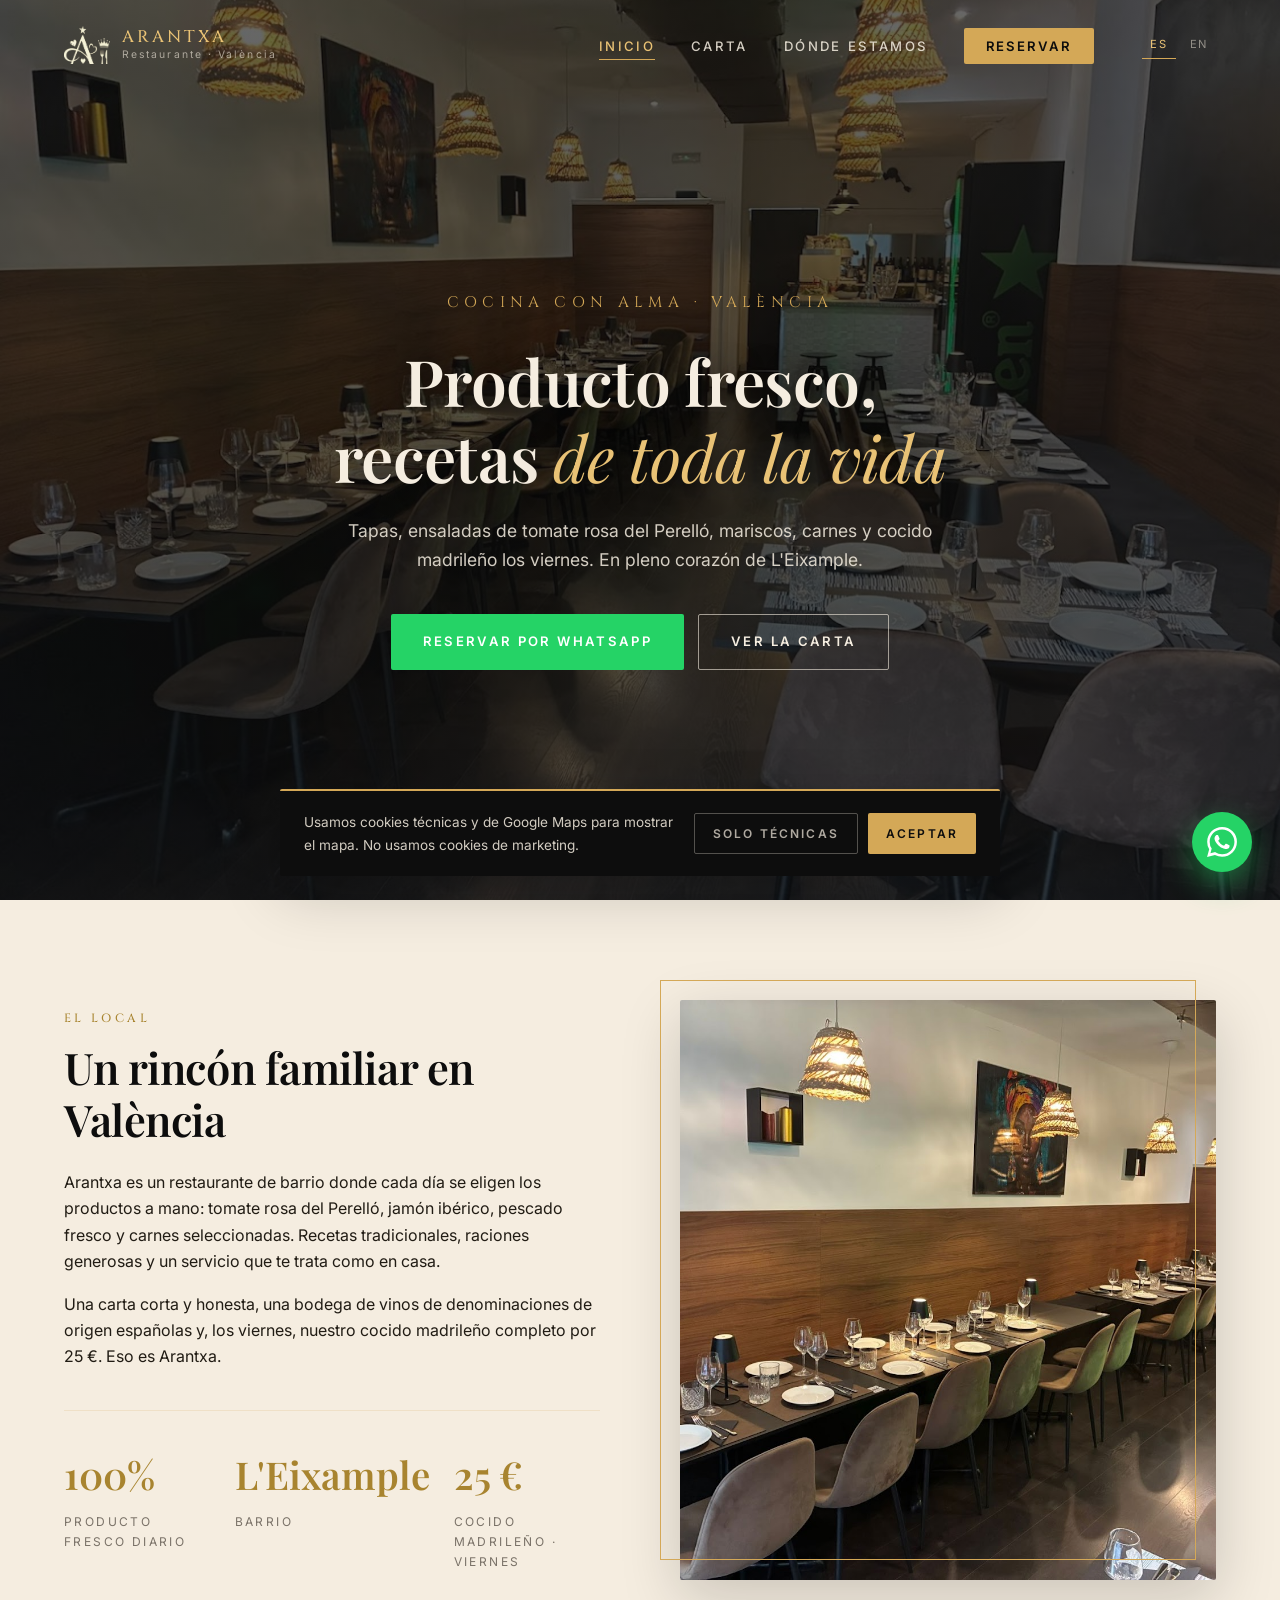
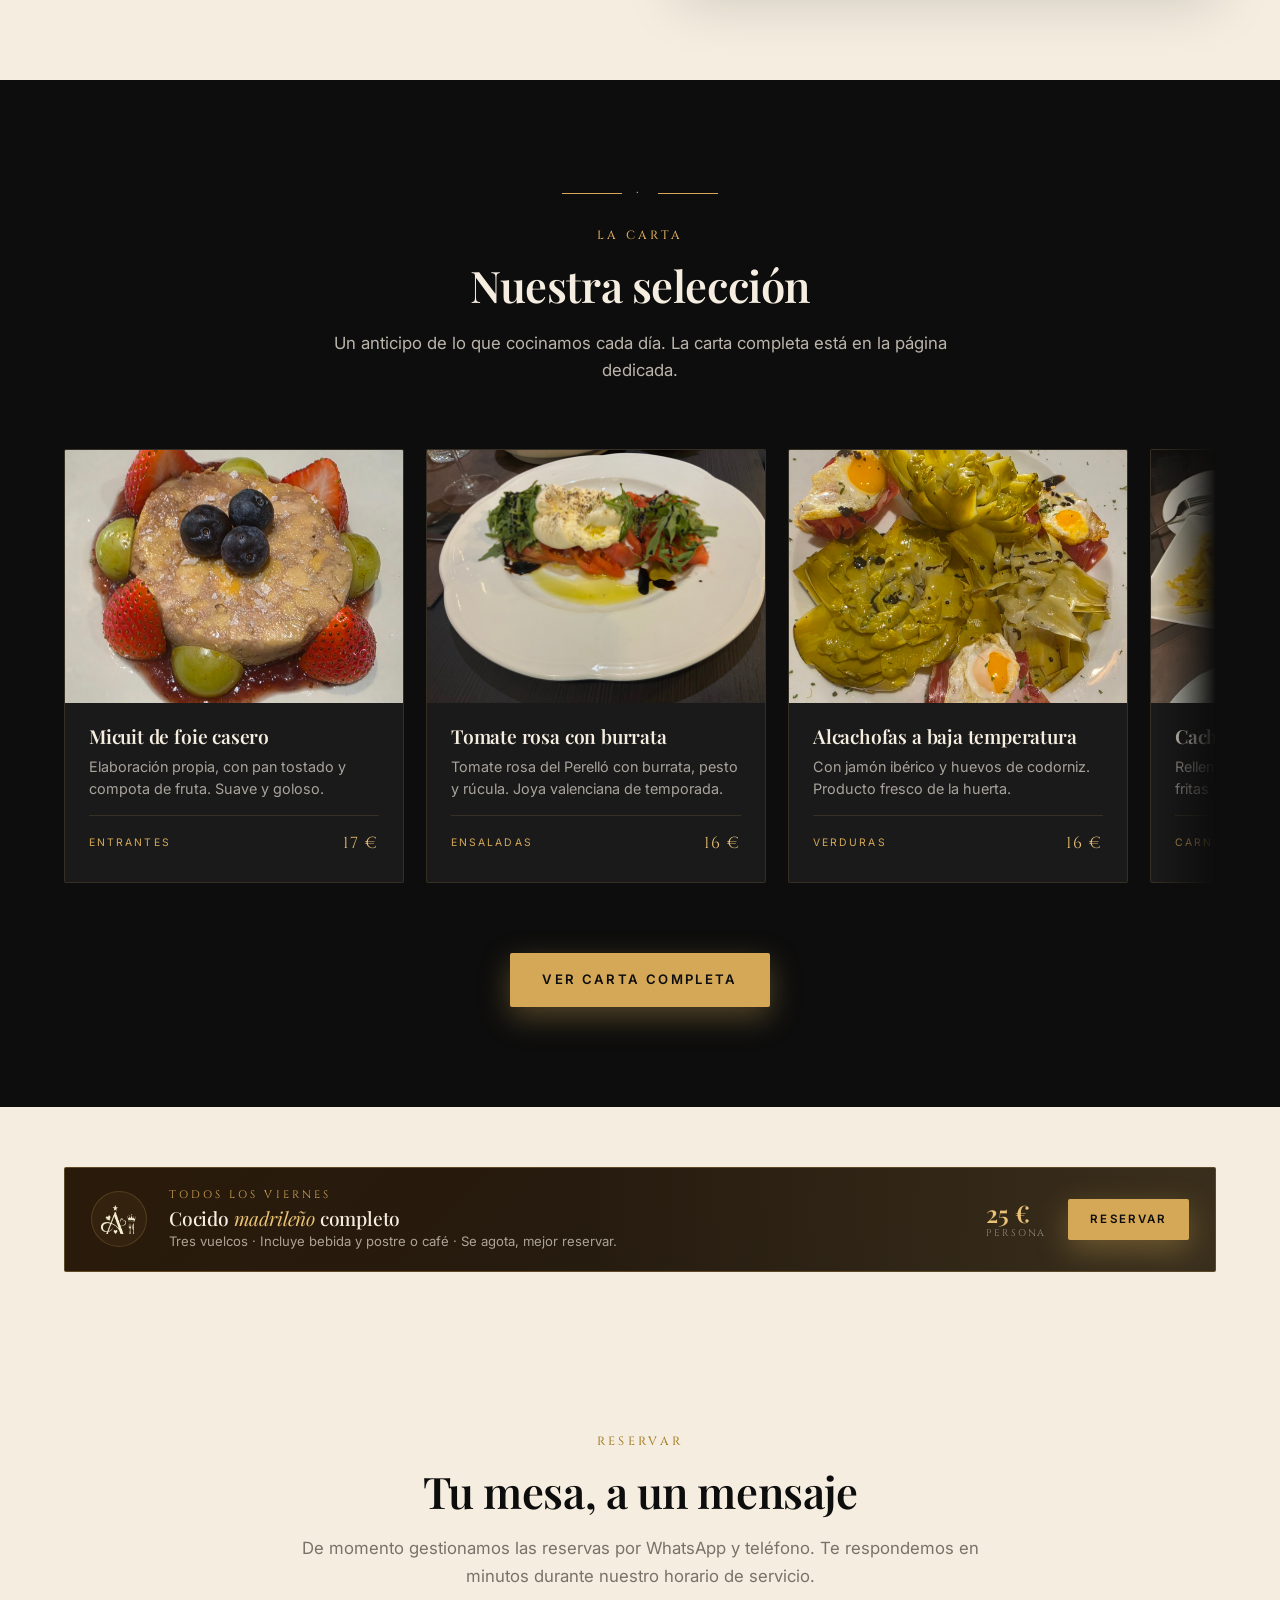
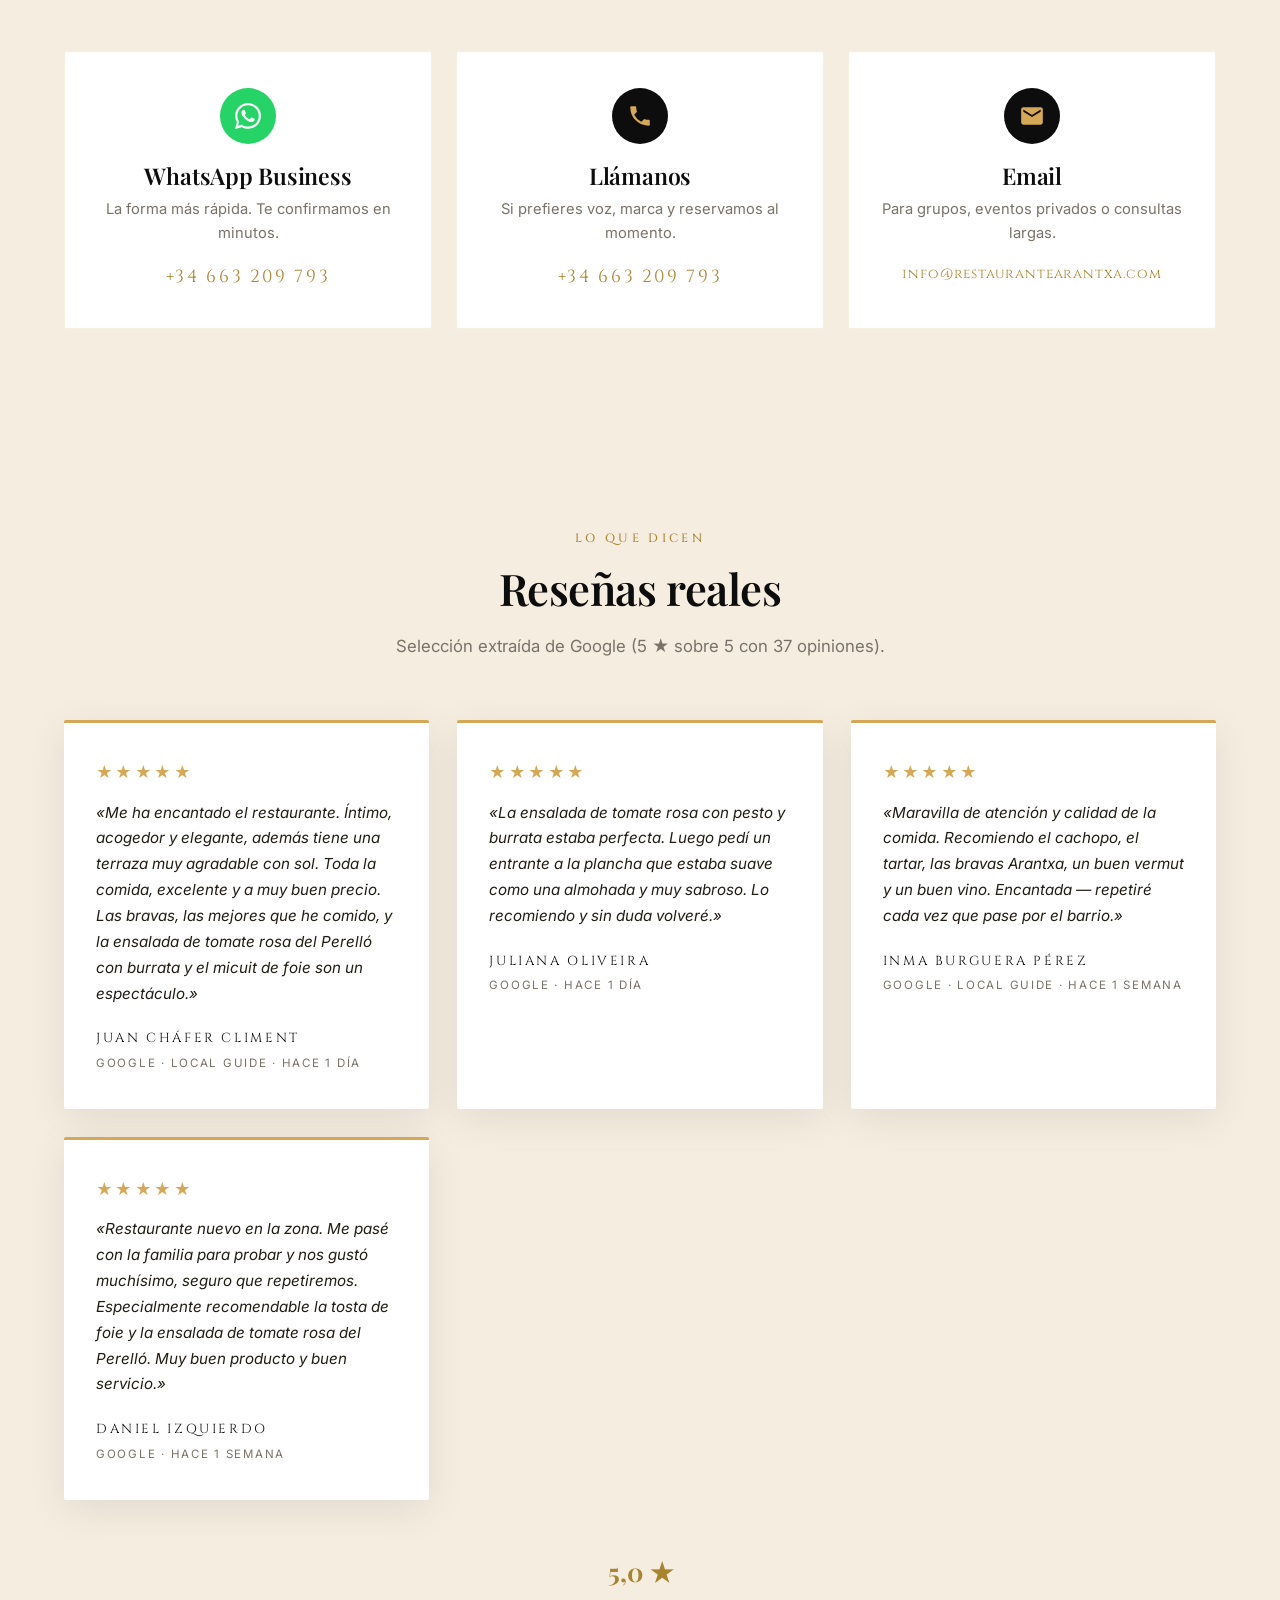
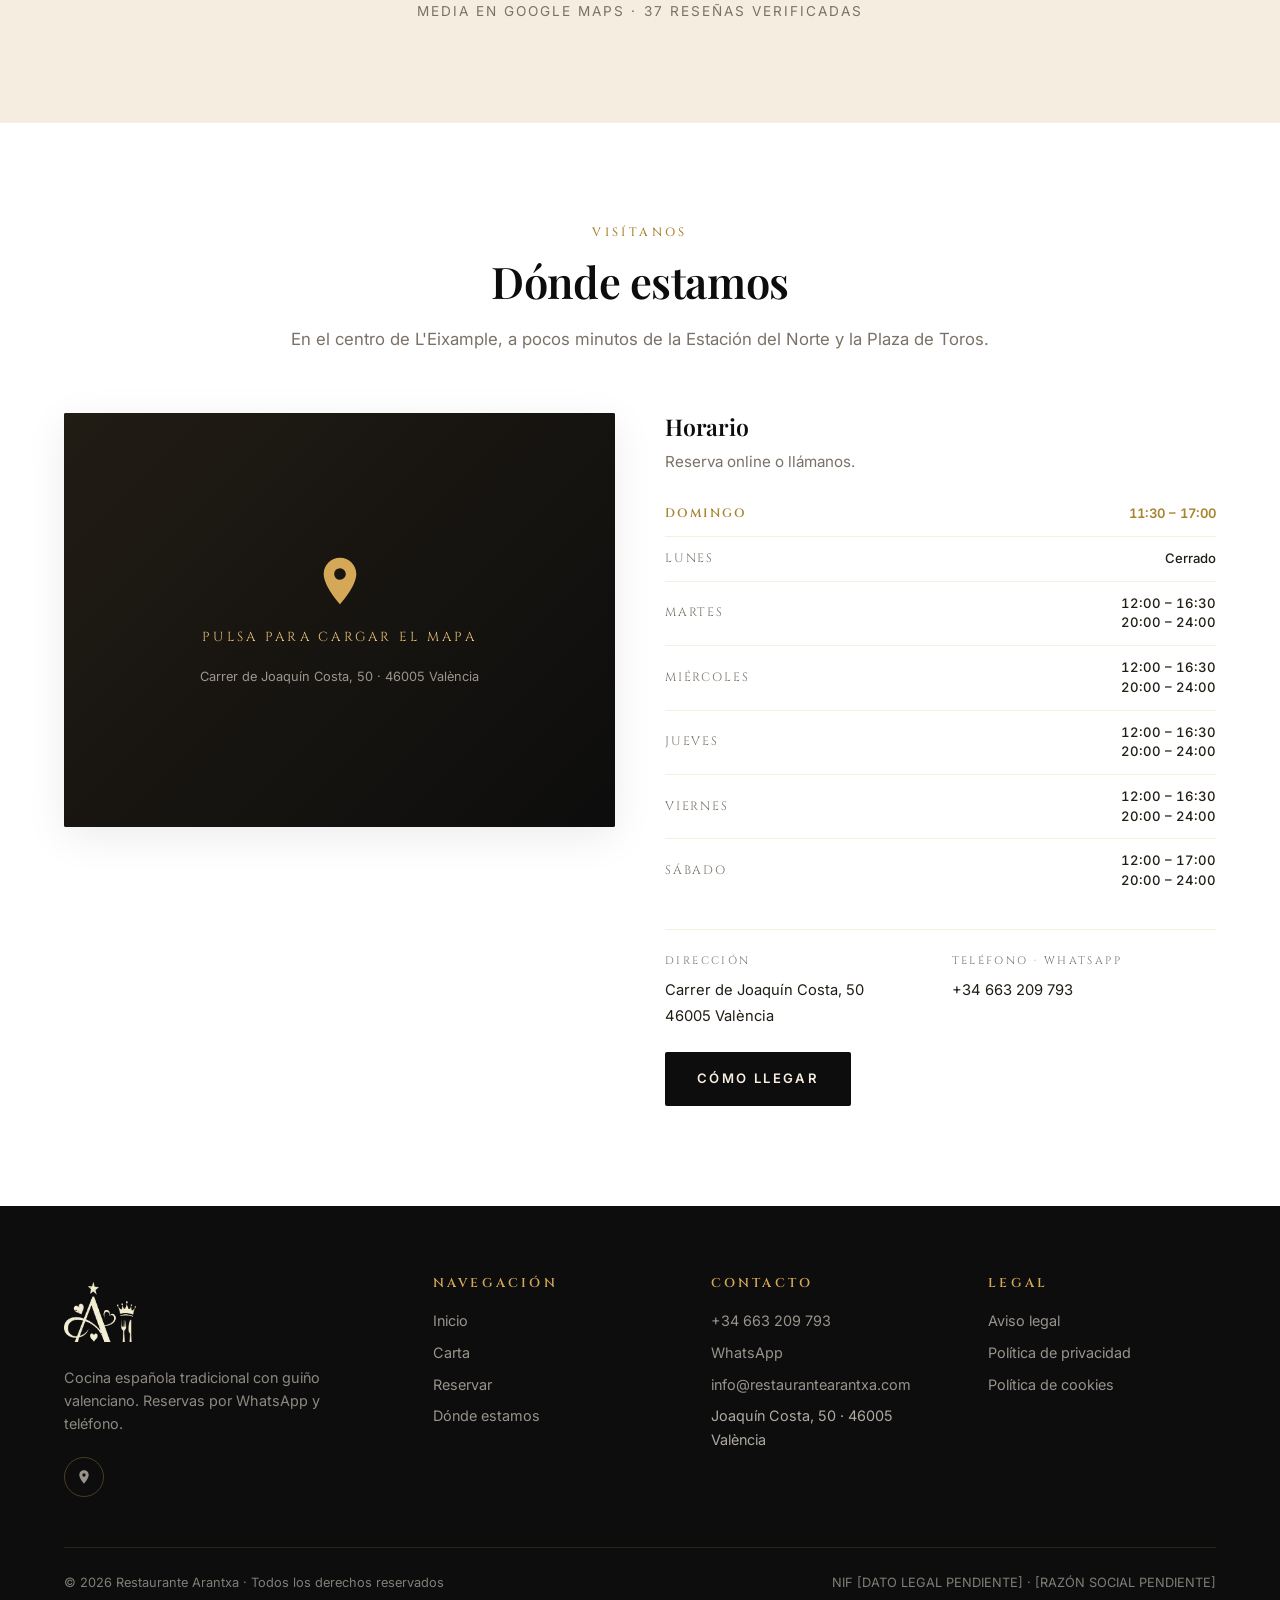
==== index.html @ 115cb6ec "Initial commit: web multi-página de Restaurante Arantxa Web profesional para Restaurante Arantxa (Jo" ====
<!DOCTYPE html>
<html lang="es">
<head>
  <meta charset="UTF-8">
  <meta name="viewport" content="width=device-width, initial-scale=1.0">
  <meta name="theme-color" content="#0d0d0d">

  <title>Restaurante Arantxa · Cocina española tradicional · València</title>
  <meta name="description" content="Restaurante Arantxa en L'Eixample, València. Tapas, tomate rosa del Perelló, mariscos, carnes a la brasa y cocido madrileño los viernes. Reservas por WhatsApp.">
  <meta name="keywords" content="restaurante valencia, restaurante eixample, cocido madrileño valencia, tapas valencia, restaurante joaquin costa, cocina española valencia, arantxa">
  <meta name="author" content="Restaurante Arantxa">
  <meta name="robots" content="index,follow,max-image-preview:large">

  <link rel="canonical" href="https://restaurantearantxa.com/">
  <link rel="alternate" hreflang="es" href="https://restaurantearantxa.com/">
  <link rel="alternate" hreflang="en" href="https://restaurantearantxa.com/?lang=en">
  <link rel="alternate" hreflang="x-default" href="https://restaurantearantxa.com/">

  <!-- Open Graph -->
  <meta property="og:type" content="restaurant.restaurant">
  <meta property="og:locale" content="es_ES">
  <meta property="og:site_name" content="Restaurante Arantxa">
  <meta property="og:title" content="Restaurante Arantxa · Cocina española tradicional · València">
  <meta property="og:description" content="Tapas, mariscos, carnes a la brasa y cocido madrileño los viernes. En el corazón de L'Eixample, València.">
  <meta property="og:url" content="https://restaurantearantxa.com/">
  <meta property="og:image" content="https://restaurantearantxa.com/assets/img/local-interior-1.jpg">

  <!-- Twitter -->
  <meta name="twitter:card" content="summary_large_image">
  <meta name="twitter:title" content="Restaurante Arantxa · València">
  <meta name="twitter:description" content="Cocina española tradicional y cocido madrileño los viernes en L'Eixample.">
  <meta name="twitter:image" content="https://restaurantearantxa.com/assets/img/local-interior-1.jpg">

  <!-- Favicon -->
  <link rel="icon" type="image/png" href="assets/img/logo.png">
  <link rel="apple-touch-icon" href="assets/img/logo-dark-plate.png">

  <!-- Fonts -->
  <link rel="preconnect" href="https://fonts.googleapis.com">
  <link rel="preconnect" href="https://fonts.gstatic.com" crossorigin>
  <link href="https://fonts.googleapis.com/css2?family=Cinzel:wght@400;500;600&family=Inter:wght@400;500;600;700&family=Playfair+Display:ital,wght@0,400;0,500;0,600;0,700;1,400;1,500&display=swap" rel="stylesheet">

  <link rel="stylesheet" href="assets/styles.css">

  <!-- JSON-LD: Restaurant -->
  <script type="application/ld+json">
  {
    "@context": "https://schema.org",
    "@type": "Restaurant",
    "@id": "https://restaurantearantxa.com/#restaurant",
    "name": "Restaurante Arantxa",
    "alternateName": "Gastrobar Arantxa",
    "description": "Restaurante de cocina española tradicional en L'Eixample, València. Tapas, mariscos, carnes y cocido madrileño los viernes.",
    "url": "https://restaurantearantxa.com/",
    "telephone": "+34663209793",
    "image": [
      "https://restaurantearantxa.com/assets/img/fachada.png",
      "https://restaurantearantxa.com/assets/img/local-interior-1.jpg",
      "https://restaurantearantxa.com/assets/img/plato-cachopo.jpg"
    ],
    "logo": "https://restaurantearantxa.com/assets/img/logo.png",
    "servesCuisine": ["Mediterránea", "Española", "Tapas", "Tradicional"],
    "priceRange": "€€",
    "acceptsReservations": "True",
    "address": {
      "@type": "PostalAddress",
      "streetAddress": "Carrer de Joaquín Costa, 50",
      "addressLocality": "València",
      "addressRegion": "Comunitat Valenciana",
      "postalCode": "46005",
      "addressCountry": "ES"
    },
    "geo": {
      "@type": "GeoCoordinates",
      "latitude": 39.464074,
      "longitude": -0.365943
    },
    "hasMap": "https://maps.app.goo.gl/GXvUJ25aapMyuczh7",
    "hasMenu": "https://restaurantearantxa.com/carta",
    "openingHoursSpecification": [
      { "@type": "OpeningHoursSpecification", "dayOfWeek": "Sunday", "opens": "11:30", "closes": "17:00" },
      { "@type": "OpeningHoursSpecification", "dayOfWeek": ["Tuesday","Wednesday","Thursday","Friday"], "opens": "12:00", "closes": "16:30" },
      { "@type": "OpeningHoursSpecification", "dayOfWeek": ["Tuesday","Wednesday","Thursday","Friday"], "opens": "20:00", "closes": "24:00" },
      { "@type": "OpeningHoursSpecification", "dayOfWeek": "Saturday", "opens": "12:00", "closes": "17:00" },
      { "@type": "OpeningHoursSpecification", "dayOfWeek": "Saturday", "opens": "20:00", "closes": "24:00" }
    ],
    "aggregateRating": {
      "@type": "AggregateRating",
      "ratingValue": "5.0",
      "reviewCount": "37",
      "bestRating": "5",
      "worstRating": "1"
    },
    "review": [
      {
        "@type": "Review",
        "author": { "@type": "Person", "name": "Juan Cháfer Climent" },
        "reviewRating": { "@type": "Rating", "ratingValue": "5", "bestRating": "5" },
        "reviewBody": "Me ha encantado el restaurante. Íntimo, acogedor y elegante, con una terraza muy agradable. Toda la comida, excelente y a muy buen precio. Las bravas, las mejores que he comido."
      },
      {
        "@type": "Review",
        "author": { "@type": "Person", "name": "Inma Burguera Pérez" },
        "reviewRating": { "@type": "Rating", "ratingValue": "5", "bestRating": "5" },
        "reviewBody": "Maravilla de atención y calidad de la comida. Recomiendo el cachopo, el tartar, las bravas Arantxa, un buen vermut y un buen vino."
      },
      {
        "@type": "Review",
        "author": { "@type": "Person", "name": "Daniel Izquierdo" },
        "reviewRating": { "@type": "Rating", "ratingValue": "5", "bestRating": "5" },
        "reviewBody": "Restaurante nuevo en la zona. Me pasé con la familia para probar y nos gustó muchísimo. Muy buen producto y buen servicio."
      }
    ],
    "potentialAction": {
      "@type": "ReserveAction",
      "target": {
        "@type": "EntryPoint",
        "urlTemplate": "https://wa.me/34651413489?text=Hola%2C%20quisiera%20reservar%20mesa%20en%20Arantxa",
        "inLanguage": "es-ES",
        "actionPlatform": ["http://schema.org/DesktopWebPlatform", "http://schema.org/MobileWebPlatform"]
      },
      "result": { "@type": "FoodEstablishmentReservation", "name": "Reserva por WhatsApp" }
    }
  }
  </script>

  <!-- JSON-LD: WebSite -->
  <script type="application/ld+json">
  {
    "@context": "https://schema.org",
    "@type": "WebSite",
    "name": "Restaurante Arantxa",
    "url": "https://restaurantearantxa.com/",
    "inLanguage": ["es-ES", "en"]
  }
  </script>
</head>
<body>

<!-- NAV -->
<nav id="mainNav">
  <div class="container nav-inner">
    <a href="index.html" class="nav-logo" aria-label="Inicio Arantxa">
      <img src="assets/img/logo.png" alt="Logo Restaurante Arantxa">
      <span class="nav-logo-text">
        <strong>ARANTXA</strong>
        <small>Restaurante · València</small>
      </span>
    </a>
    <ul class="nav-links" id="navLinks">
      <li><a href="index.html" class="active" data-i18n="nav.inicio">Inicio</a></li>
      <li><a href="carta.html" data-i18n="nav.carta">Carta</a></li>
      <li><a href="donde-estamos.html" data-i18n="nav.donde">Dónde estamos</a></li>
      <li><a href="reservar.html" class="nav-cta" data-i18n="nav.cta">Reservar</a></li>
      <li class="lang-switch">
        <button data-lang="es" class="active" aria-label="Español">ES</button>
        <button data-lang="en" aria-label="English">EN</button>
      </li>
    </ul>
    <button class="burger" id="burger" aria-label="Menú">
      <span></span><span></span><span></span>
    </button>
  </div>
</nav>

<!-- HERO -->
<header class="hero">
  <div class="hero-bg"></div>
  <div class="hero-content">
    <div class="hero-tagline" data-i18n="hero.tagline">Cocina con alma · València</div>
    <h1 data-i18n="hero.title">Producto fresco,<br><em>recetas de toda la vida</em></h1>
    <p class="hero-sub" data-i18n="hero.sub">Tapas, ensaladas de tomate rosa del Perelló, mariscos, carnes y cocido madrileño los viernes. En pleno corazón de L'Eixample.</p>
    <div class="hero-cta">
      <a href="reservar.html" class="btn btn-wa" data-i18n="hero.cta1">
        <svg viewBox="0 0 24 24" fill="currentColor"><path d="M.057 24l1.687-6.163a11.867 11.867 0 01-1.588-5.945C.16 5.335 5.495 0 12.05 0a11.817 11.817 0 018.413 3.488 11.824 11.824 0 013.48 8.413c-.003 6.557-5.338 11.892-11.893 11.892a11.9 11.9 0 01-5.688-1.448L.057 24zm6.597-3.807c1.676.995 3.276 1.591 5.392 1.592 5.448 0 9.886-4.434 9.889-9.885.002-5.462-4.415-9.89-9.881-9.892-5.452 0-9.887 4.434-9.889 9.884a9.86 9.86 0 001.595 5.392l-.999 3.648 3.893-1.025zm11.387-5.464c-.074-.124-.272-.198-.57-.347-.297-.149-1.758-.868-2.031-.967-.272-.099-.47-.149-.669.149-.198.297-.768.967-.941 1.165-.173.198-.347.223-.644.074-.297-.149-1.255-.462-2.39-1.475-.883-.788-1.48-1.761-1.653-2.059-.173-.297-.018-.458.13-.606.134-.133.297-.347.446-.521.151-.172.2-.296.3-.495.099-.198.05-.372-.025-.521-.075-.149-.669-1.612-.916-2.207-.242-.579-.487-.501-.669-.51l-.57-.01c-.198 0-.52.074-.792.372s-1.04 1.016-1.04 2.479 1.065 2.876 1.213 3.074c.149.198 2.095 3.2 5.076 4.487.71.306 1.263.489 1.694.626.712.226 1.36.194 1.872.118.571-.085 1.758-.719 2.006-1.413.248-.694.248-1.289.173-1.413z"/></svg>
        Reservar por WhatsApp
      </a>
      <a href="carta.html" class="btn btn-ghost" data-i18n="hero.cta2">Ver la carta</a>
    </div>
  </div>
  <div class="scroll-indicator"></div>
</header>

<!-- ABOUT -->
<section class="about" id="local">
  <div class="container">
    <div class="about-grid">
      <div class="about-text reveal">
        <div class="eyebrow" data-i18n="about.eyebrow">El local</div>
        <h2 data-i18n="about.title">Un rincón familiar en València</h2>
        <p data-i18n="about.p1">Arantxa es un restaurante de barrio donde cada día se eligen los productos a mano: tomate rosa del Perelló, jamón ibérico, pescado fresco y carnes seleccionadas. Recetas tradicionales, raciones generosas y un servicio que te trata como en casa.</p>
        <p data-i18n="about.p2">Una carta corta y honesta, una bodega de vinos de denominaciones de origen españolas y, los viernes, nuestro cocido madrileño completo por 25 €. Eso es Arantxa.</p>
        <div class="about-stats">
          <div class="about-stat">
            <span class="num">100%</span>
            <span class="lbl" data-i18n="about.stat3.lbl">Producto fresco diario</span>
          </div>
          <div class="about-stat">
            <span class="num">L'Eixample</span>
            <span class="lbl" data-i18n="about.stat.barrio">Barrio</span>
          </div>
          <div class="about-stat">
            <span class="num">25 €</span>
            <span class="lbl" data-i18n="about.stat.cocido">Cocido madrileño · viernes</span>
          </div>
        </div>
      </div>
      <div class="about-img reveal">
        <img src="assets/img/local-interior-2.jpg" alt="Interior de Restaurante Arantxa, mesas vestidas con velvet sage y paneles de madera nogal">
      </div>
    </div>
  </div>
</section>

<!-- CARTA TEASER -->
<section class="carta-section">
  <div class="container">
    <div class="section-head reveal">
      <div class="divider"><span class="ornament">·</span></div>
      <div class="eyebrow" data-i18n="carta.eyebrow">La carta</div>
      <h2 data-i18n="carta.title">Nuestra selección</h2>
      <p class="lead" data-i18n="carta.sub">Un anticipo de lo que cocinamos cada día. La carta completa está en la página dedicada.</p>
    </div>

    <div class="dish-grid reveal">
      <article class="dish">
        <div class="dish-img"><img src="assets/img/plato-micuit-foie.jpg" alt="Micuit de foie casero de Arantxa"></div>
        <div class="dish-body">
          <h3 class="dish-name" data-i18n="teaser.micuit.name">Micuit de foie casero</h3>
          <p class="dish-desc" data-i18n="teaser.micuit.desc">Elaboración propia, con pan tostado y compota de fruta. Suave y goloso.</p>
          <div class="dish-foot">
            <span class="dish-tag" data-i18n="teaser.tag.entrantes">Entrantes</span>
            <span class="dish-price">17 €</span>
          </div>
        </div>
      </article>

      <article class="dish">
        <div class="dish-img"><img src="assets/img/plato-ensalada-burrata.jpg" alt="Ensalada de tomate rosa del Perelló con burrata"></div>
        <div class="dish-body">
          <h3 class="dish-name" data-i18n="teaser.tomate.name">Tomate rosa con burrata</h3>
          <p class="dish-desc" data-i18n="teaser.tomate.desc">Tomate rosa del Perelló con burrata, pesto y rúcula. Joya valenciana de temporada.</p>
          <div class="dish-foot">
            <span class="dish-tag" data-i18n="teaser.tag.ensaladas">Ensaladas</span>
            <span class="dish-price">16 €</span>
          </div>
        </div>
      </article>

      <article class="dish">
        <div class="dish-img"><img src="assets/img/plato-alcachofas.jpg" alt="Alcachofas a baja temperatura"></div>
        <div class="dish-body">
          <h3 class="dish-name" data-i18n="teaser.alcachofas.name">Alcachofas a baja temperatura</h3>
          <p class="dish-desc" data-i18n="teaser.alcachofas.desc">Con jamón ibérico y huevos de codorniz. Producto fresco de la huerta.</p>
          <div class="dish-foot">
            <span class="dish-tag" data-i18n="teaser.tag.verduras">Verduras</span>
            <span class="dish-price">16 €</span>
          </div>
        </div>
      </article>

      <article class="dish">
        <div class="dish-img"><img src="assets/img/plato-cachopo.jpg" alt="Cachopo asturiano de Arantxa"></div>
        <div class="dish-body">
          <h3 class="dish-name" data-i18n="teaser.cachopo.name">Cachopo asturiano</h3>
          <p class="dish-desc" data-i18n="teaser.cachopo.desc">Relleno de jamón y queso, con patatas fritas y pimientos del piquillo.</p>
          <div class="dish-foot">
            <span class="dish-tag" data-i18n="teaser.tag.carnes">Carnes</span>
            <span class="dish-price">26 €</span>
          </div>
        </div>
      </article>

      <article class="dish dish-no-zoom">
        <div class="dish-img"><img src="assets/img/plato-chuleton-cerdo.jpg" alt="Chuletón de cerdo gallego madurado 21 días" style="object-fit:contain;background:#1a1a1a"></div>
        <div class="dish-body">
          <h3 class="dish-name" data-i18n="teaser.chuleton.name">Chuletón de cerdo gallego</h3>
          <p class="dish-desc" data-i18n="teaser.chuleton.desc">Madurado 21 días (300 g), a la brasa, en su punto.</p>
          <div class="dish-foot">
            <span class="dish-tag" data-i18n="teaser.tag.carnes">Carnes</span>
            <span class="dish-price">18 €</span>
          </div>
        </div>
      </article>
    </div>

    <div style="text-align:center;margin-top:50px" class="reveal">
      <a href="carta.html" class="btn btn-primary" data-i18n="carta.cta">Ver carta completa</a>
    </div>
  </div>
</section>

<!-- COCIDO VIERNES (slim banner) -->
<section id="cocido" style="padding:60px 0;background:var(--cream)">
  <div class="container">
    <div class="cocido-strip reveal" style="margin-bottom:0">
      <div class="cocido-strip-logo" role="img" aria-label="Restaurante Arantxa"></div>
      <div class="cocido-strip-body">
        <div class="cocido-strip-eyebrow" data-i18n="cocido.eyebrow">Todos los viernes</div>
        <h3>Cocido <em>madrileño</em> completo</h3>
        <p>Tres vuelcos · Incluye bebida y postre o café · Se agota, mejor reservar.</p>
      </div>
      <span class="cocido-strip-price">25 €<small>persona</small></span>
      <a href="reservar.html?cocido=1" class="btn btn-primary">Reservar</a>
    </div>
  </div>
</section>

<!-- RESERVAS TEASER -->
<section class="reservas-section" id="reservar-teaser">
  <div class="container">
    <div class="section-head reveal">
      <div class="eyebrow" data-i18n="reservas.eyebrow">Reservar</div>
      <h2 data-i18n="reservas.title">Tu mesa, a un mensaje</h2>
      <p data-i18n="reservas.sub">De momento gestionamos las reservas por WhatsApp y teléfono. Te respondemos en minutos durante nuestro horario de servicio.</p>
    </div>

    <div class="channels-grid reveal">
      <a href="reservar.html" class="channel-card channel-wa">
        <div class="channel-icon">
          <svg viewBox="0 0 24 24" fill="currentColor"><path d="M.057 24l1.687-6.163a11.867 11.867 0 01-1.588-5.945C.16 5.335 5.495 0 12.05 0a11.817 11.817 0 018.413 3.488 11.824 11.824 0 013.48 8.413c-.003 6.557-5.338 11.892-11.893 11.892a11.9 11.9 0 01-5.688-1.448L.057 24zm6.597-3.807c1.676.995 3.276 1.591 5.392 1.592 5.448 0 9.886-4.434 9.889-9.885.002-5.462-4.415-9.89-9.881-9.892-5.452 0-9.887 4.434-9.889 9.884a9.86 9.86 0 001.595 5.392l-.999 3.648 3.893-1.025zm11.387-5.464c-.074-.124-.272-.198-.57-.347-.297-.149-1.758-.868-2.031-.967-.272-.099-.47-.149-.669.149-.198.297-.768.967-.941 1.165-.173.198-.347.223-.644.074-.297-.149-1.255-.462-2.39-1.475-.883-.788-1.48-1.761-1.653-2.059-.173-.297-.018-.458.13-.606.134-.133.297-.347.446-.521.151-.172.2-.296.3-.495.099-.198.05-.372-.025-.521-.075-.149-.669-1.612-.916-2.207-.242-.579-.487-.501-.669-.51l-.57-.01c-.198 0-.52.074-.792.372s-1.04 1.016-1.04 2.479 1.065 2.876 1.213 3.074c.149.198 2.095 3.2 5.076 4.487.71.306 1.263.489 1.694.626.712.226 1.36.194 1.872.118.571-.085 1.758-.719 2.006-1.413.248-.694.248-1.289.173-1.413z"/></svg>
        </div>
        <h3 data-i18n="channel.wa.title">WhatsApp Business</h3>
        <p data-i18n="channel.wa.desc">La forma más rápida. Te confirmamos en minutos.</p>
        <span class="big">+34 663 209 793</span>
      </a>

      <a href="tel:+34663209793" class="channel-card">
        <div class="channel-icon">
          <svg viewBox="0 0 24 24" fill="currentColor"><path d="M6.62 10.79a15.05 15.05 0 006.59 6.59l2.2-2.2a1 1 0 011.05-.24 11.36 11.36 0 003.58.57 1 1 0 011 1V20a1 1 0 01-1 1A17 17 0 013 4a1 1 0 011-1h3.5a1 1 0 011 1 11.36 11.36 0 00.57 3.58 1 1 0 01-.24 1.05l-2.2 2.2z"/></svg>
        </div>
        <h3 data-i18n="channel.tel.title">Llámanos</h3>
        <p data-i18n="channel.tel.desc">Si prefieres voz, marca y reservamos al momento.</p>
        <span class="big">+34 663 209 793</span>
      </a>

      <a href="mailto:info@restaurantearantxa.com?subject=Consulta%20Arantxa" class="channel-card">
        <div class="channel-icon">
          <svg viewBox="0 0 24 24" fill="currentColor"><path d="M20 4H4a2 2 0 00-2 2v12a2 2 0 002 2h16a2 2 0 002-2V6a2 2 0 00-2-2zm0 4l-8 5-8-5V6l8 5 8-5v2z"/></svg>
        </div>
        <h3 data-i18n="channel.mail.title">Email</h3>
        <p data-i18n="channel.mail.desc">Para grupos, eventos privados o consultas largas.</p>
        <span class="big">info@restaurantearantxa.com</span>
      </a>
    </div>
  </div>
</section>

<!-- RESEÑAS (Google) -->
<section class="reviews" id="reviews">
  <div class="container">
    <div class="section-head reveal">
      <div class="eyebrow" data-i18n="reviews.eyebrow">Lo que dicen</div>
      <h2 data-i18n="reviews.title">Reseñas reales</h2>
      <p data-i18n="reviews.sub">Selección extraída de Google (5 ★ sobre 5 con 37 opiniones).</p>
    </div>

    <div class="reviews-grid reveal">
      <article class="review-card">
        <div class="review-stars">★★★★★</div>
        <p class="review-text">«Me ha encantado el restaurante. Íntimo, acogedor y elegante, además tiene una terraza muy agradable con sol. Toda la comida, excelente y a muy buen precio. Las bravas, las mejores que he comido, y la ensalada de tomate rosa del Perelló con burrata y el micuit de foie son un espectáculo.»</p>
        <div class="review-author">Juan Cháfer Climent</div>
        <div class="review-meta">Google · Local Guide · hace 1 día</div>
      </article>

      <article class="review-card">
        <div class="review-stars">★★★★★</div>
        <p class="review-text">«La ensalada de tomate rosa con pesto y burrata estaba perfecta. Luego pedí un entrante a la plancha que estaba suave como una almohada y muy sabroso. Lo recomiendo y sin duda volveré.»</p>
        <div class="review-author">Juliana Oliveira</div>
        <div class="review-meta">Google · hace 1 día</div>
      </article>

      <article class="review-card">
        <div class="review-stars">★★★★★</div>
        <p class="review-text">«Maravilla de atención y calidad de la comida. Recomiendo el cachopo, el tartar, las bravas Arantxa, un buen vermut y un buen vino. Encantada — repetiré cada vez que pase por el barrio.»</p>
        <div class="review-author">Inma Burguera Pérez</div>
        <div class="review-meta">Google · Local Guide · hace 1 semana</div>
      </article>

      <article class="review-card">
        <div class="review-stars">★★★★★</div>
        <p class="review-text">«Restaurante nuevo en la zona. Me pasé con la familia para probar y nos gustó muchísimo, seguro que repetiremos. Especialmente recomendable la tosta de foie y la ensalada de tomate rosa del Perelló. Muy buen producto y buen servicio.»</p>
        <div class="review-author">Daniel Izquierdo</div>
        <div class="review-meta">Google · hace 1 semana</div>
      </article>
    </div>

    <div class="reviews-foot reveal">
      <strong data-i18n="reviews.foot.stars">5,0 ★</strong>
      <span data-i18n="reviews.foot.label">Media en Google Maps · 37 reseñas verificadas</span>
    </div>
  </div>
</section>

<!-- WHERE TEASER -->
<section class="where" id="donde-teaser">
  <div class="container">
    <div class="section-head reveal">
      <div class="eyebrow" data-i18n="where.eyebrow">Visítanos</div>
      <h2 data-i18n="where.title">Dónde estamos</h2>
      <p data-i18n="where.sub">En el centro de L'Eixample, a pocos minutos de la Estación del Norte y la Plaza de Toros.</p>
    </div>

    <div class="where-grid">
      <div class="map-wrap reveal" id="mapWrap" role="button" tabindex="0" aria-label="Cargar mapa">
        <div class="map-placeholder">
          <svg viewBox="0 0 24 24" fill="currentColor"><path d="M12 2C8.13 2 5 5.13 5 9c0 5.25 7 13 7 13s7-7.75 7-13c0-3.87-3.13-7-7-7zm0 9.5a2.5 2.5 0 110-5 2.5 2.5 0 010 5z"/></svg>
          <span>Pulsa para cargar el mapa</span>
          <small>Carrer de Joaquín Costa, 50 · 46005 València</small>
        </div>
      </div>

      <div class="contact-block reveal">
        <h3 data-i18n="contact.hours">Horario</h3>
        <p style="color:var(--muted);font-size:.95rem;margin-bottom:18px" data-i18n="contact.subtitle">Reserva online o llámanos.</p>
        <table class="hours-table">
          <tr data-day="dom"><td data-i18n="day.sun">Domingo</td><td>11:30 – 17:00</td></tr>
          <tr data-day="lun"><td data-i18n="day.mon">Lunes</td><td class="closed" data-i18n="day.closed">Cerrado</td></tr>
          <tr data-day="mar"><td data-i18n="day.tue">Martes</td><td>12:00 – 16:30<br>20:00 – 24:00</td></tr>
          <tr data-day="mie"><td data-i18n="day.wed">Miércoles</td><td>12:00 – 16:30<br>20:00 – 24:00</td></tr>
          <tr data-day="jue"><td data-i18n="day.thu">Jueves</td><td>12:00 – 16:30<br>20:00 – 24:00</td></tr>
          <tr data-day="vie"><td data-i18n="day.fri">Viernes</td><td>12:00 – 16:30<br>20:00 – 24:00</td></tr>
          <tr data-day="sab"><td data-i18n="day.sat">Sábado</td><td>12:00 – 17:00<br>20:00 – 24:00</td></tr>
        </table>

        <div class="contact-quick">
          <div>
            <span class="contact-quick-label" data-i18n="contact.address">Dirección</span>
            <a href="https://maps.app.goo.gl/GXvUJ25aapMyuczh7" target="_blank" rel="noopener">Carrer de Joaquín Costa, 50<br>46005 València</a>
          </div>
          <div>
            <span class="contact-quick-label" data-i18n="contact.phonewa">Teléfono · WhatsApp</span>
            <a href="tel:+34663209793">+34 663 209 793</a>
          </div>
        </div>

        <div style="margin-top:24px">
          <a href="donde-estamos.html" class="btn btn-dark" data-i18n="where.cta">Cómo llegar</a>
        </div>
      </div>
    </div>
  </div>
</section>

<!-- FOOTER -->
<footer>
  <div class="container">
    <div class="foot-grid">
      <div class="foot-col foot-brand">
        <img src="assets/img/logo.png" alt="Logo Arantxa">
        <p data-i18n="footer.tagline">Cocina española tradicional con guiño valenciano. Reservas por WhatsApp y teléfono.</p>
        <div class="foot-social">
          <a href="https://maps.app.goo.gl/GXvUJ25aapMyuczh7" target="_blank" rel="noopener" aria-label="Google Maps">
            <svg viewBox="0 0 24 24" fill="currentColor"><path d="M12 2C8.13 2 5 5.13 5 9c0 5.25 7 13 7 13s7-7.75 7-13c0-3.87-3.13-7-7-7zm0 9.5a2.5 2.5 0 110-5 2.5 2.5 0 010 5z"/></svg>
          </a>
        </div>
      </div>

      <div class="foot-col">
        <h4 data-i18n="footer.col1">Navegación</h4>
        <ul>
          <li><a href="index.html" data-i18n="nav.inicio">Inicio</a></li>
          <li><a href="carta.html" data-i18n="nav.carta">Carta</a></li>
          <li><a href="reservar.html" data-i18n="nav.reservar">Reservar</a></li>
          <li><a href="donde-estamos.html" data-i18n="nav.donde">Dónde estamos</a></li>
        </ul>
      </div>

      <div class="foot-col">
        <h4 data-i18n="footer.col2">Contacto</h4>
        <ul>
          <li><a href="tel:+34663209793">+34 663 209 793</a></li>
          <li><a href="https://wa.me/34651413489" target="_blank" rel="noopener">WhatsApp</a></li>
          <li><a href="mailto:info@restaurantearantxa.com">info@restaurantearantxa.com</a></li>
          <li>Joaquín Costa, 50 · 46005 València</li>
        </ul>
      </div>

      <div class="foot-col">
        <h4 data-i18n="footer.col3">Legal</h4>
        <ul>
          <li><a href="#" data-modal-open="modalLegal" data-i18n="footer.legal">Aviso legal</a></li>
          <li><a href="#" data-modal-open="modalPrivacy" data-i18n="footer.privacy">Política de privacidad</a></li>
          <li><a href="#" data-modal-open="modalCookies" data-i18n="footer.cookies">Política de cookies</a></li>
        </ul>
      </div>
    </div>

    <div class="foot-bottom">
      <span>© <script>document.write(new Date().getFullYear())</script> Restaurante Arantxa · <span data-i18n="footer.rights">Todos los derechos reservados</span></span>
      <span>NIF [DATO LEGAL PENDIENTE] · [RAZÓN SOCIAL PENDIENTE]</span>
    </div>
  </div>
</footer>

<!-- WhatsApp floating -->
<a href="https://wa.me/34651413489?text=Hola%2C%20quisiera%20reservar%20mesa%20en%20Arantxa" class="wa-float" target="_blank" rel="noopener" aria-label="Reservar por WhatsApp">
  <svg viewBox="0 0 24 24" fill="currentColor"><path d="M.057 24l1.687-6.163a11.867 11.867 0 01-1.588-5.945C.16 5.335 5.495 0 12.05 0a11.817 11.817 0 018.413 3.488 11.824 11.824 0 013.48 8.413c-.003 6.557-5.338 11.892-11.893 11.892a11.9 11.9 0 01-5.688-1.448L.057 24zm6.597-3.807c1.676.995 3.276 1.591 5.392 1.592 5.448 0 9.886-4.434 9.889-9.885.002-5.462-4.415-9.89-9.881-9.892-5.452 0-9.887 4.434-9.889 9.884a9.86 9.86 0 001.595 5.392l-.999 3.648 3.893-1.025zm11.387-5.464c-.074-.124-.272-.198-.57-.347-.297-.149-1.758-.868-2.031-.967-.272-.099-.47-.149-.669.149-.198.297-.768.967-.941 1.165-.173.198-.347.223-.644.074-.297-.149-1.255-.462-2.39-1.475-.883-.788-1.48-1.761-1.653-2.059-.173-.297-.018-.458.13-.606.134-.133.297-.347.446-.521.151-.172.2-.296.3-.495.099-.198.05-.372-.025-.521-.075-.149-.669-1.612-.916-2.207-.242-.579-.487-.501-.669-.51l-.57-.01c-.198 0-.52.074-.792.372s-1.04 1.016-1.04 2.479 1.065 2.876 1.213 3.074c.149.198 2.095 3.2 5.076 4.487.71.306 1.263.489 1.694.626.712.226 1.36.194 1.872.118.571-.085 1.758-.719 2.006-1.413.248-.694.248-1.289.173-1.413z"/></svg>
</a>

<!-- Cookies -->
<div class="cookies" id="cookies">
  <p data-i18n="cookie.text">Usamos cookies técnicas y de Google Maps para mostrar el mapa. No usamos cookies de marketing.</p>
  <div class="cookies-actions">
    <button class="reject" data-action="reject" data-i18n="cookie.reject">Solo técnicas</button>
    <button class="accept" data-action="accept" data-i18n="cookie.accept">Aceptar</button>
  </div>
</div>

<!-- Modals -->
<div class="modal" id="modalLegal">
  <div class="modal-box">
    <button class="modal-close" data-modal-close aria-label="Cerrar">✕</button>
    <h3>Aviso legal</h3>
    <p><strong>Titular:</strong> [RAZÓN SOCIAL PENDIENTE]</p>
    <p><strong>NIF/CIF:</strong> [DATO LEGAL PENDIENTE]</p>
    <p><strong>Domicilio:</strong> Carrer de Joaquín Costa, 50 · 46005 València</p>
    <p><strong>Email:</strong> info@restaurantearantxa.com</p>
    <p><strong>Teléfono:</strong> +34 663 209 793</p>
    <h4>Propiedad intelectual</h4>
    <p>Todos los contenidos de este sitio web (textos, imágenes, logotipos, marcas) son propiedad de Restaurante Arantxa o sus licenciantes, y están protegidos por la normativa española e internacional.</p>
    <h4>Responsabilidad</h4>
    <p>Restaurante Arantxa no se hace responsable de los daños derivados del uso de esta web por parte de terceros, así como de la información obtenida a través de enlaces externos.</p>
    <p style="color:var(--gold-deep);margin-top:18px"><em>⚠️ Datos legales pendientes de completar antes de publicación.</em></p>
  </div>
</div>

<div class="modal" id="modalPrivacy">
  <div class="modal-box">
    <button class="modal-close" data-modal-close aria-label="Cerrar">✕</button>
    <h3>Política de privacidad</h3>
    <p>De conformidad con el Reglamento (UE) 2016/679 (RGPD) y la LO 3/2018, los datos que nos facilites a través de los formularios o mensajes serán tratados exclusivamente para gestionar tu reserva o consulta.</p>
    <h4>Responsable</h4>
    <p>[RAZÓN SOCIAL PENDIENTE] · NIF [DATO LEGAL PENDIENTE] · Carrer de Joaquín Costa, 50, 46005 València.</p>
    <h4>Finalidad</h4>
    <p>Gestión de reservas, consultas e información sobre eventos del restaurante.</p>
    <h4>Legitimación</h4>
    <p>Consentimiento del interesado.</p>
    <h4>Derechos</h4>
    <p>Puedes ejercer tus derechos de acceso, rectificación, supresión, oposición, portabilidad y limitación enviando un email a <a href="mailto:info@restaurantearantxa.com">info@restaurantearantxa.com</a>.</p>
  </div>
</div>

<div class="modal" id="modalCookies">
  <div class="modal-box">
    <button class="modal-close" data-modal-close aria-label="Cerrar">✕</button>
    <h3>Política de cookies</h3>
    <p>Esta web utiliza únicamente cookies estrictamente necesarias para su funcionamiento (preferencia de idioma) y cookies de Google Maps cuando cargas el mapa en la página "Dónde estamos".</p>
    <h4>Cookies utilizadas</h4>
    <p><strong>localStorage técnico:</strong> guarda el idioma seleccionado y la aceptación de cookies. No se transfiere a terceros.</p>
    <p><strong>Google Maps:</strong> solo si pulsas para cargar el mapa, Google puede instalar cookies propias. Más información en la política de privacidad de Google.</p>
    <p>No usamos cookies de analítica de comportamiento ni de publicidad.</p>
  </div>
</div>

<script src="assets/app.js"></script>
</body>
</html>
---- assets/styles.css ----
/* ============================================================
   RESTAURANTE ARANTXA · València
   Compartido entre index, carta, reservar y donde-estamos
   ============================================================ */

/* ---------- Tokens ---------- */
:root {
  --black:        #0d0d0d;
  --black-soft:   #1a1a1a;
  --ink:          #211c14;
  --gold:         #d4a857;
  --gold-bright:  #e9c275;
  --gold-deep:    #a8842f;
  --cream:        #f5ede0;
  --cream-soft:   #faf5ea;
  --wood:         #5d4232;
  --sage:         #9ba88a;
  --muted:        #7a7268;
  --line:         rgba(212, 168, 87, 0.18);

  --serif:   'Playfair Display', 'Cormorant Garamond', Georgia, serif;
  --display: 'Cinzel', 'Trajan Pro', serif;
  --sans:    'Inter', system-ui, -apple-system, 'Segoe UI', Roboto, sans-serif;

  --container: 1200px;
  --radius: 4px;
  --shadow-soft: 0 10px 40px rgba(13,13,13,0.08);
  --shadow-hard: 0 18px 60px rgba(13,13,13,0.18);

  --ease: cubic-bezier(.22,.61,.36,1);
}

/* ---------- Reset ---------- */
*,*::before,*::after { box-sizing: border-box; margin: 0; padding: 0; }
html { scroll-behavior: smooth; }
body {
  font-family: var(--sans);
  color: var(--ink);
  background: var(--cream-soft);
  line-height: 1.65;
  font-size: 16px;
  -webkit-font-smoothing: antialiased;
  -moz-osx-font-smoothing: grayscale;
  overflow-x: hidden;
}
img { max-width: 100%; display: block; height: auto; }
a { color: inherit; text-decoration: none; transition: color .25s var(--ease); }
button { font: inherit; color: inherit; background: none; border: 0; cursor: pointer; }
input, textarea { font: inherit; }

.container { width: 100%; max-width: var(--container); margin: 0 auto; padding: 0 24px; }

/* ---------- Typography ---------- */
h1,h2,h3,h4 { font-family: var(--serif); color: var(--black); font-weight: 600; line-height: 1.18; letter-spacing: -.01em; }
h1 { font-size: clamp(2.4rem, 5vw, 4.2rem); }
h2 { font-size: clamp(1.8rem, 3.4vw, 2.8rem); margin-bottom: .4em; }
h3 { font-size: clamp(1.2rem, 1.8vw, 1.5rem); }
p { color: var(--ink); }
.eyebrow {
  font-family: var(--display);
  font-size: .75rem;
  letter-spacing: .28em;
  text-transform: uppercase;
  color: var(--gold-deep);
  margin-bottom: 14px;
  font-weight: 500;
}
.lead { font-size: 1.1rem; color: var(--muted); max-width: 60ch; }

/* ---------- Navigation ---------- */
nav#mainNav {
  position: fixed; top: 0; left: 0; right: 0;
  z-index: 100;
  padding: 22px 0;
  background: transparent;
  transition: all .35s var(--ease);
}
nav#mainNav.scrolled,
nav#mainNav.solid {
  background: rgba(13,13,13,0.92);
  backdrop-filter: blur(14px);
  -webkit-backdrop-filter: blur(14px);
  padding: 14px 0;
  box-shadow: 0 1px 0 rgba(212,168,87,0.15);
}
.nav-inner { display: flex; align-items: center; justify-content: space-between; gap: 24px; }
.nav-logo { display: flex; align-items: center; gap: 12px; color: #fff; }
.nav-logo img { width: 46px; height: 46px; object-fit: contain; }
.nav-logo-text { display: flex; flex-direction: column; line-height: 1; }
.nav-logo-text strong {
  font-family: var(--display);
  font-size: 1.05rem;
  letter-spacing: .18em;
  color: var(--gold-bright);
  font-weight: 500;
}
.nav-logo-text small { font-size: .65rem; color: rgba(245,237,224,0.6); letter-spacing: .2em; margin-top: 4px; }
.nav-links { display: flex; align-items: center; gap: 36px; list-style: none; }
.nav-links a {
  font-family: var(--sans);
  font-size: .82rem;
  letter-spacing: .18em;
  text-transform: uppercase;
  color: rgba(245,237,224,0.85);
  position: relative;
  padding: 6px 0;
  font-weight: 500;
}
.nav-links a::after {
  content: '';
  position: absolute; left: 0; bottom: 0;
  width: 0; height: 1px; background: var(--gold);
  transition: width .3s var(--ease);
}
.nav-links a:hover, .nav-links a.active { color: var(--gold-bright); }
.nav-links a:hover::after, .nav-links a.active::after { width: 100%; }
.nav-cta {
  background: var(--gold);
  color: var(--black) !important;
  padding: 10px 22px !important;
  border-radius: 2px;
  letter-spacing: .15em !important;
  font-weight: 600 !important;
}
.nav-cta:hover { background: var(--gold-bright); }
.nav-cta::after { display: none !important; }
.lang-switch { display: flex; gap: 6px; margin-left: 12px; }
.lang-switch button {
  font-size: .7rem; letter-spacing: .15em;
  color: rgba(245,237,224,0.5);
  padding: 4px 8px;
  text-transform: uppercase;
  border-bottom: 1px solid transparent;
}
.lang-switch button.active { color: var(--gold-bright); border-bottom-color: var(--gold); }

/* Burger */
.burger { display: none; flex-direction: column; gap: 5px; padding: 8px; }
.burger span { width: 26px; height: 2px; background: var(--cream); transition: .3s var(--ease); }

/* ---------- Hero (landing fullscreen) ---------- */
.hero {
  min-height: 100vh;
  display: flex;
  align-items: center;
  justify-content: center;
  position: relative;
  text-align: center;
  color: var(--cream);
  overflow: hidden;
  padding: 120px 0 60px;
}
.hero-bg {
  position: absolute; inset: 0;
  background-image: linear-gradient(rgba(13,13,13,0.62), rgba(13,13,13,0.78)), url('img/local-interior-1.jpg');
  background-size: cover;
  background-position: center;
  transform: scale(1.05);
  z-index: 0;
}
.hero-content { position: relative; z-index: 1; padding: 0 24px; max-width: 900px; }
.hero-logo { width: 130px; height: auto; margin: 0 auto 32px; opacity: .95; border-radius: 8px; }
.hero h1 {
  color: var(--cream);
  font-family: var(--serif);
  margin-bottom: 22px;
  text-shadow: 0 2px 30px rgba(0,0,0,0.5);
}
.hero h1 em {
  font-style: italic;
  color: var(--gold-bright);
  font-weight: 400;
}
.hero-tagline {
  font-family: var(--display);
  font-size: clamp(.85rem, 1.2vw, 1rem);
  letter-spacing: .35em;
  text-transform: uppercase;
  color: var(--gold);
  margin-bottom: 28px;
}
.hero-sub { font-size: 1.1rem; color: rgba(245,237,224,0.85); max-width: 600px; margin: 0 auto 40px; }
.hero-cta { display: inline-flex; flex-wrap: wrap; gap: 14px; justify-content: center; }

/* Buttons */
.btn {
  display: inline-flex;
  align-items: center; gap: 10px;
  padding: 16px 32px;
  font-family: var(--sans);
  font-size: .82rem;
  font-weight: 600;
  letter-spacing: .18em;
  text-transform: uppercase;
  border-radius: 2px;
  transition: all .25s var(--ease);
  cursor: pointer;
  white-space: nowrap;
}
.btn-primary {
  background: var(--gold);
  color: var(--black);
  box-shadow: 0 10px 30px rgba(212,168,87,0.35);
}
.btn-primary:hover { background: var(--gold-bright); transform: translateY(-2px); box-shadow: 0 14px 36px rgba(212,168,87,0.45); }
.btn-ghost {
  background: transparent;
  color: var(--cream);
  border: 1px solid rgba(245,237,224,0.6);
}
.btn-ghost:hover { background: rgba(245,237,224,0.12); border-color: var(--cream); }
.btn-dark {
  background: var(--black);
  color: var(--cream);
}
.btn-dark:hover { background: var(--ink); transform: translateY(-2px); }
.btn-wa { background: #25D366; color: #fff; }
.btn-wa:hover { background: #1ebc5b; transform: translateY(-2px); }
.btn svg { width: 18px; height: 18px; flex-shrink: 0; }

/* Scroll indicator */
.scroll-indicator {
  position: absolute; bottom: 30px; left: 50%; transform: translateX(-50%);
  width: 2px; height: 50px; background: rgba(245,237,224,0.3);
  z-index: 1;
}
.scroll-indicator::before {
  content: ''; position: absolute; top: 0; left: 0; right: 0;
  height: 18px; background: var(--gold);
  animation: scrollDown 2.2s var(--ease) infinite;
}
@keyframes scrollDown {
  0% { top: 0; opacity: 1; }
  100% { top: 38px; opacity: 0; }
}

/* ---------- Subpage hero (compact) ---------- */
.hero-compact {
  background: linear-gradient(135deg, var(--black) 0%, var(--ink) 100%);
  color: var(--cream);
  padding: 180px 0 80px;
  text-align: center;
  position: relative;
  overflow: hidden;
}
.hero-compact::before {
  content: '';
  position: absolute; inset: 0;
  background: radial-gradient(ellipse at center top, rgba(212,168,87,0.12), transparent 60%);
  pointer-events: none;
}
.hero-compact h1 { color: var(--cream); position: relative; }
.hero-compact h1 em { color: var(--gold-bright); font-style: italic; font-weight: 400; }
.hero-compact .hero-tagline { color: var(--gold); margin-bottom: 14px; }
.hero-compact-sub { color: rgba(245,237,224,0.75); margin-top: 14px; position: relative; }

/* ---------- Breadcrumb ---------- */
.breadcrumb {
  background: var(--cream);
  border-bottom: 1px solid var(--line);
  padding: 18px 0;
}
.breadcrumb .container { display: flex; align-items: center; justify-content: space-between; gap: 20px; flex-wrap: wrap; }
.breadcrumb-logo { display: flex; align-items: center; gap: 12px; color: var(--black); }
.breadcrumb-logo img {
  width: 44px; height: 44px; object-fit: contain;
  background: var(--black);
  padding: 6px;
  border-radius: 4px;
}
.breadcrumb-logo span { display: flex; flex-direction: column; line-height: 1; }
.breadcrumb-logo strong { font-family: var(--display); font-size: .95rem; letter-spacing: .18em; color: var(--black); }
.breadcrumb-logo small { font-size: .65rem; color: var(--muted); letter-spacing: .18em; margin-top: 4px; }
.breadcrumb ol { display: flex; gap: 10px; list-style: none; font-size: .82rem; align-items: center; flex-wrap: wrap; }
.breadcrumb a { color: var(--muted); transition: color .2s; }
.breadcrumb a:hover { color: var(--gold-deep); }
.breadcrumb [aria-current="page"] { color: var(--black); font-weight: 600; }
.breadcrumb ol li + li::before { content: '›'; color: var(--gold); margin-right: 10px; }

/* ---------- Sections ---------- */
section { padding: 100px 0; position: relative; }
.section-head { text-align: center; max-width: 720px; margin: 0 auto 60px; }
.section-head h2 { margin-bottom: 18px; }
.section-head p { color: var(--muted); font-size: 1.05rem; }
.divider {
  display: flex; align-items: center; justify-content: center;
  gap: 14px; color: var(--gold); margin: 0 auto 20px;
}
.divider::before, .divider::after {
  content: ''; flex: 0 0 60px; height: 1px; background: var(--gold);
}
.divider .ornament { font-family: var(--display); font-size: 1rem; letter-spacing: .3em; }

/* ---------- About section ---------- */
.about { background: var(--cream); }
.about-grid {
  display: grid;
  grid-template-columns: 1fr 1fr;
  gap: 80px;
  align-items: center;
}
.about-text h2 { margin-bottom: 24px; }
.about-text p + p { margin-top: 16px; }
.about-stats { display: grid; grid-template-columns: repeat(3, 1fr); gap: 24px; margin-top: 40px; padding-top: 32px; border-top: 1px solid var(--line); }
.about-stat .num { font-family: var(--serif); font-size: 2.4rem; color: var(--gold-deep); display: block; font-weight: 600; }
.about-stat .lbl { font-size: .75rem; letter-spacing: .2em; text-transform: uppercase; color: var(--muted); margin-top: 6px; display: block; }
.about-img { position: relative; }
.about-img img { width: 100%; height: 580px; object-fit: cover; border-radius: 2px; box-shadow: var(--shadow-hard); }
.about-img::before {
  content: ''; position: absolute; top: -20px; left: -20px; right: 20px; bottom: 20px;
  border: 1px solid var(--gold); z-index: 0;
}

/* ---------- Carta sections ---------- */
.carta-section { background: var(--black); color: var(--cream); }
.carta-section h2 { color: var(--cream); }
.carta-section .eyebrow { color: var(--gold); }
.carta-section .lead { color: rgba(245,237,224,0.75); margin: 0 auto; }

.dish-grid {
  display: flex;
  gap: 22px;
  overflow-x: auto;
  overflow-y: visible;
  scroll-snap-type: x mandatory;
  -webkit-overflow-scrolling: touch;
  padding: 4px 0 20px;
  scrollbar-width: thin;
  scrollbar-color: var(--gold) rgba(212,168,87,0.1);
  /* hint de más contenido a la derecha (fundido al fondo navy de la sección) */
  mask-image: linear-gradient(to right, #000 0, #000 calc(100% - 60px), transparent);
  -webkit-mask-image: linear-gradient(to right, #000 0, #000 calc(100% - 60px), transparent);
}
.dish-grid::-webkit-scrollbar { height: 8px; }
.dish-grid::-webkit-scrollbar-track { background: rgba(212,168,87,0.08); border-radius: 4px; }
.dish-grid::-webkit-scrollbar-thumb { background: var(--gold); border-radius: 4px; }
.dish-grid::-webkit-scrollbar-thumb:hover { background: var(--gold-bright); }
.dish-grid .dish {
  flex: 0 0 280px;
  scroll-snap-align: start;
}
@media (min-width: 640px) { .dish-grid .dish { flex: 0 0 320px; } }
@media (min-width: 960px) { .dish-grid .dish { flex: 0 0 340px; } }

.dish {
  background: var(--black-soft);
  border: 1px solid rgba(212,168,87,0.15);
  border-radius: 2px;
  overflow: hidden;
  transition: all .35s var(--ease);
  position: relative;
}
.dish:hover { transform: translateY(-4px); border-color: var(--gold); box-shadow: 0 18px 40px rgba(0,0,0,0.4); }
.dish-img { aspect-ratio: 4/3; overflow: hidden; background: var(--ink); }
.dish-img img { width: 100%; height: 100%; object-fit: cover; transition: transform .6s var(--ease); }
.dish:hover .dish-img img { transform: scale(1.06); }
.dish-no-zoom:hover .dish-img img { transform: none; }
.dish-body { padding: 22px 24px 26px; }
.dish-name { font-family: var(--serif); font-size: 1.2rem; color: var(--cream); margin-bottom: 8px; }
.dish-desc { font-size: .9rem; color: rgba(245,237,224,0.65); line-height: 1.55; min-height: 42px; }
.dish-foot { display: flex; align-items: center; justify-content: space-between; margin-top: 14px; padding-top: 14px; border-top: 1px solid rgba(212,168,87,0.15); }
.dish-price { font-family: var(--display); color: var(--gold-bright); font-size: 1rem; letter-spacing: .1em; }
.dish-tag { font-size: .65rem; letter-spacing: .2em; text-transform: uppercase; color: var(--gold); }

/* Carta page list view */
.carta-list { display: grid; gap: 18px; }
.carta-row {
  display: grid;
  grid-template-columns: 1fr auto;
  gap: 24px;
  align-items: baseline;
  padding: 16px 0;
  border-bottom: 1px dashed rgba(212,168,87,0.18);
}
.carta-row:last-child { border-bottom: 0; }
.carta-row-main h4 { color: var(--cream); font-family: var(--serif); font-size: 1.15rem; font-weight: 500; margin-bottom: 6px; }
.carta-row-main p { font-size: .88rem; color: rgba(245,237,224,0.6); line-height: 1.5; }
.carta-row-price { font-family: var(--display); color: var(--gold-bright); font-size: 1rem; letter-spacing: .08em; white-space: nowrap; }

/* Carta tabs */
.carta-tabs {
  display: flex;
  gap: 0;
  justify-content: center;
  flex-wrap: wrap;
  margin-bottom: 60px;
  border-bottom: 1px solid rgba(212,168,87,0.2);
}
.carta-tabs button {
  padding: 18px 26px;
  font-family: var(--sans);
  font-size: .8rem;
  letter-spacing: .2em;
  text-transform: uppercase;
  color: rgba(245,237,224,0.55);
  border-bottom: 2px solid transparent;
  margin-bottom: -1px;
  transition: all .25s var(--ease);
  font-weight: 500;
}
.carta-tabs button:hover { color: var(--cream); }
.carta-tabs button.active { color: var(--gold-bright); border-bottom-color: var(--gold); }
.carta-panel { display: none; }
.carta-panel.active { display: block; animation: fadeIn .4s var(--ease); }
@keyframes fadeIn { from { opacity: 0; transform: translateY(6px); } to { opacity: 1; transform: none; } }
.carta-panel-grid { display: grid; grid-template-columns: 1fr 1fr; gap: 60px; }

/* Carta category header */
.carta-cat-head { text-align: center; margin-bottom: 32px; }
.carta-cat-head h3 { color: var(--gold-bright); font-family: var(--display); font-size: 1.1rem; letter-spacing: .3em; text-transform: uppercase; margin-bottom: 8px; }
.carta-cat-head p { color: rgba(245,237,224,0.5); font-size: .85rem; font-style: italic; }

/* ---------- Friday cocido slim banner on carta page ---------- */
.cocido-strip {
  display: flex;
  align-items: center;
  gap: 22px;
  background: linear-gradient(135deg, #2a1a0a 0%, var(--ink) 100%);
  border: 1px solid rgba(212,168,87,0.32);
  border-radius: 2px;
  padding: 18px 26px;
  margin-bottom: 50px;
  position: relative;
  overflow: hidden;
}
.cocido-strip::before {
  content: ''; position: absolute; inset: 0;
  background: radial-gradient(circle at 100% 50%, rgba(212,168,87,0.14), transparent 55%);
  pointer-events: none;
}
.cocido-strip-logo {
  width: 56px; height: 56px;
  min-width: 56px; max-width: 56px;
  min-height: 56px; max-height: 56px;
  flex: 0 0 56px;
  background-color: rgba(212,168,87,0.06);
  background-image: url('img/logo.png');
  background-repeat: no-repeat;
  background-position: center;
  background-size: 65% auto;
  border: 1px solid rgba(212,168,87,0.2);
  border-radius: 50%;
  position: relative;
}
.cocido-strip-body { flex: 1; min-width: 0; position: relative; }
.cocido-strip-eyebrow {
  font-family: var(--display);
  font-size: .68rem;
  letter-spacing: .28em;
  text-transform: uppercase;
  color: var(--gold);
  margin-bottom: 3px;
}
.cocido-strip h3 {
  font-family: var(--serif);
  font-size: 1.2rem;
  color: var(--cream);
  margin: 0 0 2px;
  font-weight: 500;
}
.cocido-strip h3 em { color: var(--gold-bright); font-style: italic; font-weight: 400; }
.cocido-strip p {
  color: rgba(245,237,224,0.65);
  font-size: .82rem;
  margin: 0;
}
.cocido-strip-price {
  font-family: var(--serif);
  color: var(--gold-bright);
  font-weight: 600;
  font-size: 1.5rem;
  flex-shrink: 0;
  position: relative;
  line-height: 1;
}
.cocido-strip-price small {
  display: block;
  font-size: .6rem;
  font-family: var(--display);
  letter-spacing: .2em;
  text-transform: uppercase;
  color: rgba(245,237,224,0.5);
  margin-top: 4px;
  font-weight: 400;
}
.cocido-strip .btn {
  padding: 11px 22px;
  font-size: .72rem;
  flex-shrink: 0;
  position: relative;
}
@media (max-width: 720px) {
  .cocido-strip {
    flex-wrap: wrap;
    padding: 18px 20px;
    gap: 14px;
  }
  .cocido-strip-body { flex: 1 1 calc(100% - 78px); }
  .cocido-strip-price { order: 3; }
  .cocido-strip .btn { order: 4; flex: 1; text-align: center; justify-content: center; }
}

/* ---------- Cocido promo block ---------- */
.cocido-promo {
  background: linear-gradient(135deg, #2a1a0a 0%, var(--black) 100%);
  color: var(--cream);
  position: relative;
  overflow: hidden;
}
.cocido-promo::before {
  content: ''; position: absolute; inset: 0;
  background: radial-gradient(circle at 80% 50%, rgba(212,168,87,0.18), transparent 50%);
  pointer-events: none;
}
.cocido-grid {
  display: grid;
  grid-template-columns: 1.1fr 1fr;
  gap: 60px;
  align-items: center;
  position: relative;
}
.cocido-text .eyebrow { color: var(--gold); font-size: .8rem; }
.cocido-text h2 { color: var(--cream); font-size: clamp(2rem, 3.6vw, 3rem); }
.cocido-text h2 em { color: var(--gold-bright); font-style: italic; }
.cocido-text p { color: rgba(245,237,224,0.8); margin: 18px 0 28px; font-size: 1.05rem; }
.cocido-price {
  display: inline-flex; align-items: baseline; gap: 8px;
  font-family: var(--serif); color: var(--gold-bright);
  margin-bottom: 28px;
}
.cocido-price .amount { font-size: 3rem; line-height: 1; font-weight: 600; }
.cocido-price .unit { font-size: .9rem; color: rgba(245,237,224,0.7); letter-spacing: .15em; text-transform: uppercase; }
.cocido-img img { width: 100%; height: 480px; object-fit: cover; border-radius: 2px; box-shadow: 0 25px 80px rgba(0,0,0,0.6); }

/* ---------- Gallery ---------- */
.gallery {
  display: grid;
  grid-template-columns: repeat(3, 1fr);
  gap: 12px;
}
.gallery-item {
  aspect-ratio: 1;
  overflow: hidden;
  cursor: pointer;
  position: relative;
  background: var(--ink);
}
.gallery-item img { width: 100%; height: 100%; object-fit: cover; transition: transform .6s var(--ease); }
.gallery-item:hover img { transform: scale(1.08); }
.gallery-item::after {
  content: ''; position: absolute; inset: 0;
  background: linear-gradient(transparent 50%, rgba(13,13,13,0.55));
  opacity: 0; transition: opacity .35s var(--ease);
}
.gallery-item:hover::after { opacity: 1; }

/* ---------- Reservas section ---------- */
.reservas-section { background: var(--cream); }
.channels-grid {
  display: grid;
  grid-template-columns: repeat(auto-fit, minmax(260px, 1fr));
  gap: 24px;
  margin-top: 40px;
}
.channel-card {
  background: #fff;
  border: 1px solid var(--line);
  padding: 36px 28px;
  text-align: center;
  border-radius: 2px;
  transition: all .35s var(--ease);
}
.channel-card:hover { transform: translateY(-4px); box-shadow: var(--shadow-soft); border-color: var(--gold); }
.channel-icon {
  width: 56px; height: 56px;
  display: inline-flex; align-items: center; justify-content: center;
  background: var(--black); color: var(--gold);
  border-radius: 50%; margin-bottom: 18px;
}
.channel-icon svg { width: 26px; height: 26px; }
.channel-wa .channel-icon { background: #25D366; color: #fff; }
.channel-card h3 { font-family: var(--serif); margin-bottom: 8px; }
.channel-card p { color: var(--muted); font-size: .92rem; margin-bottom: 18px; }
.channel-card .big {
  font-family: var(--display);
  color: var(--gold-deep);
  font-size: 1.1rem;
  letter-spacing: .15em;
  display: block;
  word-break: break-word;
  overflow-wrap: anywhere;
}
.channel-card[href^="mailto:"] .big {
  font-size: .85rem;
  letter-spacing: .06em;
  text-transform: lowercase;
}

/* ---------- Reseñas ---------- */
.reviews { background: var(--cream); padding: 100px 0; }
.reviews-grid {
  display: grid;
  grid-template-columns: repeat(auto-fit, minmax(290px, 1fr));
  gap: 28px;
  margin-top: 50px;
}
.review-card {
  background: #fff;
  padding: 36px 32px;
  border-radius: 2px;
  border-top: 3px solid var(--gold);
  box-shadow: var(--shadow-soft);
  position: relative;
}
.review-stars { color: var(--gold); margin-bottom: 14px; letter-spacing: .15em; font-size: 1rem; }
.review-text { font-style: italic; color: var(--ink); line-height: 1.7; margin-bottom: 22px; font-size: .95rem; }
.review-author { font-family: var(--display); font-size: .82rem; letter-spacing: .2em; text-transform: uppercase; color: var(--black); }
.review-meta { font-size: .72rem; color: var(--muted); letter-spacing: .15em; text-transform: uppercase; margin-top: 4px; }
.reviews-foot { text-align: center; margin-top: 50px; }
.reviews-foot strong { font-family: var(--serif); color: var(--gold-deep); font-size: 1.6rem; }
.reviews-foot span { display: block; color: var(--muted); font-size: .85rem; letter-spacing: .15em; text-transform: uppercase; margin-top: 8px; }

/* ---------- Map / Where ---------- */
.where { background: #fff; }
.where-grid {
  display: grid;
  grid-template-columns: 1fr 1fr;
  gap: 50px;
  align-items: start;
}
.where-grid > * { min-width: 0; }
.contact-block { min-width: 0; }
.contact-block h3 { margin-bottom: 6px; }
.contact-quick {
  margin-top: 26px;
  display: grid;
  grid-template-columns: 1fr 1fr;
  gap: 22px;
  padding-top: 22px;
  border-top: 1px solid var(--line);
}
.contact-quick > div { min-width: 0; }
.contact-quick-label {
  display: block;
  font-family: var(--display);
  font-size: .68rem;
  letter-spacing: .22em;
  text-transform: uppercase;
  color: var(--muted);
  margin-bottom: 6px;
}
.contact-quick a {
  color: var(--ink);
  font-size: .92rem;
  line-height: 1.5;
  word-break: break-word;
}
.contact-quick a:hover { color: var(--gold-deep); }
@media (max-width: 720px) {
  .contact-quick { grid-template-columns: 1fr; gap: 16px; }
}
.map-wrap {
  aspect-ratio: 4/3;
  background: var(--ink);
  border-radius: 2px;
  overflow: hidden;
  position: relative;
  cursor: pointer;
  display: flex; align-items: center; justify-content: center;
  color: var(--cream);
  box-shadow: var(--shadow-soft);
}
.map-wrap.loaded { cursor: default; }
.map-placeholder {
  background: linear-gradient(135deg, var(--ink), var(--black));
  position: absolute; inset: 0;
  display: flex; flex-direction: column; align-items: center; justify-content: center;
  gap: 18px; text-align: center;
}
.map-placeholder svg { width: 56px; height: 56px; color: var(--gold); }
.map-placeholder span { font-family: var(--display); letter-spacing: .25em; text-transform: uppercase; font-size: .82rem; color: var(--gold-bright); }
.map-placeholder small { color: rgba(245,237,224,0.6); font-size: .8rem; max-width: 280px; }
.map-wrap iframe { width: 100%; height: 100%; border: 0; }
.contact-block h3 { margin-bottom: 8px; }
.contact-list { list-style: none; margin-top: 24px; display: grid; gap: 18px; }
.contact-list li { display: flex; gap: 14px; align-items: flex-start; }
.contact-list .ico { width: 36px; height: 36px; flex-shrink: 0; display: inline-flex; align-items: center; justify-content: center; background: var(--cream); color: var(--gold-deep); border-radius: 50%; }
.contact-list .ico svg { width: 18px; height: 18px; }
.contact-list b { font-family: var(--display); font-size: .72rem; letter-spacing: .25em; text-transform: uppercase; color: var(--muted); display: block; margin-bottom: 4px; }
.contact-list a, .contact-list span { color: var(--ink); }
.contact-list a:hover { color: var(--gold-deep); }

/* Horario block */
.hours-table { width: 100%; border-collapse: collapse; margin-top: 18px; table-layout: auto; }
.hours-table tr { border-bottom: 1px solid var(--line); }
.hours-table tr:last-child { border-bottom: 0; }
.hours-table td { padding: 12px 0; font-size: .82rem; vertical-align: middle; }
.hours-table td:first-child {
  font-family: var(--display);
  letter-spacing: .15em;
  text-transform: uppercase;
  color: var(--muted);
  font-size: .76rem;
  padding-right: 28px;
  white-space: nowrap;
  width: 1%;
}
.hours-table td:last-child {
  text-align: right;
  color: var(--ink);
  font-weight: 500;
  padding-left: 18px;
  font-variant-numeric: tabular-nums;
  line-height: 1.5;
}
.hours-table tr.today td { color: var(--gold-deep); font-weight: 600; }
.hours-table tr.today td:first-child { color: var(--gold-deep); }
.hours-table .closed { color: #b03a2e; font-weight: 500; }
@media (max-width: 600px) {
  .hours-table td { font-size: .75rem; padding: 10px 0; }
  .hours-table td:first-child { font-size: .7rem; padding-right: 14px; }
  .hours-table td:last-child { padding-left: 14px; }
}

/* Cómo llegar cards */
.how-grid {
  display: grid;
  grid-template-columns: repeat(auto-fit, minmax(220px, 1fr));
  gap: 20px;
  margin-top: 30px;
}
.how-card {
  background: var(--cream-soft);
  padding: 26px 22px;
  border-radius: 2px;
  border: 1px solid var(--line);
}
.how-card .ico { color: var(--gold-deep); margin-bottom: 14px; }
.how-card .ico svg { width: 28px; height: 28px; }
.how-card h4 { font-family: var(--serif); margin-bottom: 8px; font-size: 1.05rem; }
.how-card p { font-size: .88rem; color: var(--muted); line-height: 1.55; }

/* ---------- Forms ---------- */
.form-card { background: #fff; padding: 40px; border-radius: 2px; box-shadow: var(--shadow-soft); border-top: 3px solid var(--gold); }
.form-row { display: grid; gap: 6px; margin-bottom: 18px; }
.form-row label { font-family: var(--display); font-size: .7rem; letter-spacing: .2em; text-transform: uppercase; color: var(--muted); }
.form-row input, .form-row textarea, .form-row select {
  padding: 12px 14px;
  border: 1px solid var(--line);
  border-radius: 2px;
  background: var(--cream-soft);
  color: var(--ink);
  font-size: .95rem;
  transition: border-color .2s, background .2s;
}
.form-row input:focus, .form-row textarea:focus, .form-row select:focus {
  outline: none;
  border-color: var(--gold);
  background: #fff;
}
.form-row textarea { min-height: 120px; resize: vertical; font-family: var(--sans); }
.form-grid { display: grid; grid-template-columns: 1fr 1fr; gap: 18px; }
.form-card button[type=submit] { width: 100%; justify-content: center; }
.hp { position: absolute; left: -9999px; opacity: 0; pointer-events: none; }
.form-msg { padding: 12px 16px; border-radius: 2px; font-size: .9rem; margin-top: 14px; }
.form-msg.ok { background: rgba(155,168,138,0.2); color: #3d5036; }
.form-msg.err { background: #f6dcd6; color: #8a2818; }

/* ---------- Custom inline calendar ---------- */
.date-picker { position: relative; }
.date-trigger {
  width: 100%;
  padding: 10px 12px;
  border: 1px solid var(--line);
  border-radius: 2px;
  background: var(--cream-soft);
  color: var(--ink);
  font-size: .9rem;
  font-family: var(--sans);
  text-align: left;
  display: flex;
  align-items: center;
  justify-content: space-between;
  gap: 10px;
  cursor: pointer;
  transition: border-color .2s var(--ease), background .2s var(--ease);
}
.date-trigger svg { color: var(--gold-deep); flex-shrink: 0; }
.date-trigger:hover { border-color: var(--gold); }
.date-trigger.open,
.date-trigger:focus { outline: none; border-color: var(--gold); background: #fff; }
.date-trigger.placeholder .date-trigger-text { color: var(--muted); }
.date-trigger-text { overflow: hidden; text-overflow: ellipsis; white-space: nowrap; }

.date-cal {
  position: absolute;
  top: calc(100% + 6px);
  left: 0;
  z-index: 50;
  background: #fff;
  border: 1px solid var(--line);
  border-radius: 2px;
  padding: 16px 18px 14px;
  box-shadow: var(--shadow-hard);
  width: 320px;
  max-width: calc(100vw - 32px);
}
.date-cal[hidden] { display: none; }

.date-cal-head {
  display: flex;
  align-items: center;
  justify-content: space-between;
  margin-bottom: 14px;
}
.cal-nav {
  width: 32px; height: 32px;
  display: flex; align-items: center; justify-content: center;
  background: transparent;
  border: 1px solid var(--line);
  color: var(--gold-deep);
  font-size: 1.4rem;
  line-height: 1;
  cursor: pointer;
  border-radius: 2px;
  font-family: var(--serif);
  transition: all .2s var(--ease);
}
.cal-nav:hover:not(:disabled) { background: var(--cream-soft); border-color: var(--gold); }
.cal-nav:disabled { opacity: .3; cursor: not-allowed; }
.cal-month {
  font-family: var(--display);
  font-size: .8rem;
  letter-spacing: .22em;
  text-transform: uppercase;
  color: var(--ink);
  font-weight: 500;
}

.date-cal-weekdays {
  display: grid;
  grid-template-columns: repeat(7, 1fr);
  gap: 2px;
  margin-bottom: 6px;
}
.date-cal-weekdays span {
  text-align: center;
  font-family: var(--display);
  font-size: .65rem;
  letter-spacing: .12em;
  color: var(--gold-deep);
  text-transform: uppercase;
  padding: 6px 0;
  font-weight: 500;
}

.date-cal-grid {
  display: grid;
  grid-template-columns: repeat(7, 1fr);
  gap: 2px;
}
.cal-day {
  aspect-ratio: 1;
  display: flex;
  align-items: center;
  justify-content: center;
  font-size: .82rem;
  font-family: var(--sans);
  color: var(--ink);
  background: transparent;
  border: 1px solid transparent;
  border-radius: 2px;
  cursor: pointer;
  transition: all .15s var(--ease);
  padding: 0;
}
.cal-day:hover:not(.disabled) { background: rgba(212,168,87,0.18); border-color: var(--gold); }
.cal-day.other-month { color: rgba(33,28,20,0.22); }
.cal-day.today { border-color: var(--gold-deep); font-weight: 600; color: var(--gold-deep); }
.cal-day.selected, .cal-day.selected:hover {
  background: var(--gold);
  border-color: var(--gold);
  color: var(--black);
  font-weight: 700;
}
.cal-day.disabled {
  color: rgba(33,28,20,0.22);
  cursor: not-allowed;
  background: repeating-linear-gradient(45deg, transparent 0, transparent 3px, rgba(33,28,20,0.05) 3px, rgba(33,28,20,0.05) 4px);
}
.cal-day.disabled:hover {
  background: repeating-linear-gradient(45deg, transparent 0, transparent 3px, rgba(33,28,20,0.05) 3px, rgba(33,28,20,0.05) 4px);
  border-color: transparent;
}
.date-cal-foot {
  margin-top: 12px;
  padding-top: 10px;
  border-top: 1px solid var(--line);
  font-size: .72rem;
  color: var(--muted);
  text-align: center;
  letter-spacing: .05em;
}

/* ---------- Reserva form ---------- */
.reserva-form {
  background: #fff;
  padding: 28px 30px;
  border-radius: 2px;
  border-top: 3px solid var(--gold);
  box-shadow: var(--shadow-soft);
}
.reserva-form .form-row { margin-bottom: 14px; }
.reserva-form .form-grid-tight { grid-template-columns: 1fr 1fr; gap: 14px; margin-bottom: 4px; }
.reserva-form label {
  font-size: .68rem;
}
.reserva-form select,
.reserva-form input[type="date"],
.reserva-form input[type="text"],
.reserva-form input[type="tel"],
.reserva-form textarea {
  padding: 10px 12px;
  border: 1px solid var(--line);
  border-radius: 2px;
  background: var(--cream-soft);
  color: var(--ink);
  font-size: .9rem;
  font-family: var(--sans);
  width: 100%;
}
.reserva-form select,
.reserva-form input[type="date"] {
  cursor: pointer;
  appearance: none;
  -webkit-appearance: none;
}
.reserva-form select {
  background-image: linear-gradient(45deg, transparent 50%, var(--gold-deep) 50%),
                    linear-gradient(135deg, var(--gold-deep) 50%, transparent 50%);
  background-position: calc(100% - 16px) 16px, calc(100% - 11px) 16px;
  background-size: 6px 6px;
  background-repeat: no-repeat;
  padding-right: 32px;
}
.reserva-form select:focus,
.reserva-form input:focus,
.reserva-form textarea:focus {
  outline: none;
  border-color: var(--gold);
  background-color: #fff;
}

.form-hint {
  display: block;
  font-size: .76rem;
  margin-top: 4px;
  margin-bottom: 10px;
  color: var(--muted);
}
.form-hint.error {
  color: #b03a2e;
  font-weight: 500;
}

.checkbox-card {
  display: flex;
  align-items: flex-start;
  gap: 12px;
  padding: 12px 16px;
  background: rgba(212,168,87,0.06);
  border: 1px solid var(--line);
  border-radius: 2px;
  cursor: pointer;
  transition: all .25s var(--ease);
}
.checkbox-card:hover {
  background: rgba(212,168,87,0.12);
  border-color: var(--gold);
}
.checkbox-card input[type="checkbox"] {
  margin: 3px 0 0;
  flex-shrink: 0;
  width: 17px;
  height: 17px;
  accent-color: var(--gold-deep);
  cursor: pointer;
}
.checkbox-card-body { display: flex; flex-direction: column; gap: 2px; flex: 1; min-width: 0; }
.checkbox-card small {
  font-size: .78rem;
  color: var(--muted);
  line-height: 1.45;
}
.checkbox-card .price-tag {
  font-family: var(--serif);
  font-size: .95rem;
  font-weight: 500;
  letter-spacing: 0;
  text-transform: none;
  color: var(--ink);
  line-height: 1.3;
}
.checkbox-card.checked {
  background: rgba(212,168,87,0.16);
  border-color: var(--gold);
}
.checkbox-card .deg-note {
  display: none;
  margin-top: 6px;
  padding: 6px 10px;
  background: rgba(212,168,87,0.14);
  border-left: 2px solid var(--gold);
  font-size: .78rem;
  color: var(--ink);
  font-style: italic;
}
.checkbox-card.checked .deg-note { display: block; }

/* Unavailable state (e.g. cocido fuera de viernes mediodía) */
.checkbox-card .unavail-note { display: none; }
.checkbox-card.unavailable {
  opacity: 0.55;
  cursor: not-allowed;
  background: rgba(33,28,20,0.04);
}
.checkbox-card.unavailable:hover {
  background: rgba(33,28,20,0.04);
  border-color: var(--line);
}
.checkbox-card.unavailable input[type="checkbox"] {
  pointer-events: none;
  filter: grayscale(1);
}
.checkbox-card.unavailable .price-tag > span:first-child { text-decoration: line-through; }
.checkbox-card.unavailable small { text-decoration: line-through; }
.checkbox-card.unavailable .unavail-note {
  display: inline;
  text-decoration: none;
  color: var(--gold-deep);
  font-style: italic;
  font-weight: 500;
  font-family: var(--sans);
  font-size: .85rem;
}

.reserva-form .submit-row { margin-top: 22px; }
.reserva-form .submit-row .btn { padding: 14px 24px !important; font-size: .82rem; }
.reserva-form .form-footer-note {
  text-align: center;
  margin-top: 12px;
  font-size: .76rem;
  color: var(--muted);
}

@media (max-width: 720px) {
  .reserva-form { padding: 22px 18px; }
  .reserva-form .form-grid-tight,
  .reserva-form .form-grid { grid-template-columns: 1fr; }
}

/* ---------- Policy / cards ---------- */
.policy-grid { display: grid; grid-template-columns: repeat(auto-fit, minmax(240px, 1fr)); gap: 22px; margin-top: 40px; }
.policy-card { background: var(--cream); padding: 28px 24px; border-radius: 2px; border-left: 3px solid var(--gold); }
.policy-card h4 { font-family: var(--serif); margin-bottom: 8px; }
.policy-card p { font-size: .9rem; color: var(--muted); }

/* ---------- Footer ---------- */
footer {
  background: var(--black);
  color: rgba(245,237,224,0.7);
  padding: 70px 0 30px;
  font-size: .9rem;
}
.foot-grid {
  display: grid;
  grid-template-columns: 1.4fr 1fr 1fr 1fr;
  gap: 50px;
  margin-bottom: 50px;
}
.foot-col h4 { font-family: var(--display); color: var(--gold); font-size: .8rem; letter-spacing: .25em; text-transform: uppercase; margin-bottom: 18px; }
.foot-col ul { list-style: none; display: grid; gap: 8px; }
.foot-col a { color: rgba(245,237,224,0.6); font-size: .9rem; }
.foot-col a:hover { color: var(--gold-bright); }
.foot-brand img { width: 72px; height: 72px; object-fit: contain; margin-bottom: 18px; }
.foot-brand p { color: rgba(245,237,224,0.55); line-height: 1.6; max-width: 320px; }
.foot-social { display: flex; gap: 12px; margin-top: 22px; }
.foot-social a {
  width: 40px; height: 40px;
  display: inline-flex; align-items: center; justify-content: center;
  border: 1px solid rgba(212,168,87,0.3);
  border-radius: 50%;
  transition: all .25s var(--ease);
}
.foot-social a:hover { background: var(--gold); color: var(--black); border-color: var(--gold); }
.foot-social svg { width: 16px; height: 16px; }
.foot-bottom { padding-top: 24px; border-top: 1px solid rgba(212,168,87,0.15); display: flex; flex-wrap: wrap; justify-content: space-between; gap: 14px; font-size: .8rem; color: rgba(245,237,224,0.5); }
.foot-bottom a:hover { color: var(--gold); }

/* ---------- WhatsApp floating ---------- */
.wa-float {
  position: fixed; bottom: 28px; right: 28px;
  width: 60px; height: 60px;
  border-radius: 50%;
  background: #25D366;
  color: #fff;
  display: flex; align-items: center; justify-content: center;
  box-shadow: 0 12px 30px rgba(37,211,102,0.45);
  z-index: 80;
  animation: pulse 2.4s var(--ease) infinite;
  transition: transform .25s var(--ease);
}
.wa-float:hover { transform: scale(1.08); }
.wa-float svg { width: 30px; height: 30px; }
@keyframes pulse {
  0%, 100% { box-shadow: 0 12px 30px rgba(37,211,102,0.45); }
  50% { box-shadow: 0 12px 30px rgba(37,211,102,0.7), 0 0 0 12px rgba(37,211,102,0.12); }
}

/* ---------- Modal (carta image lightbox + legal) ---------- */
.modal {
  position: fixed; inset: 0;
  background: rgba(13,13,13,0.85);
  backdrop-filter: blur(6px);
  display: none;
  align-items: center; justify-content: center;
  z-index: 200;
  padding: 24px;
}
.modal.open { display: flex; animation: fadeIn .25s var(--ease); }
.modal-box {
  background: var(--cream-soft);
  max-width: 880px;
  width: 100%;
  max-height: 92vh;
  overflow-y: auto;
  border-radius: 2px;
  padding: 40px 48px;
  position: relative;
  box-shadow: var(--shadow-hard);
}
.modal-close { position: absolute; top: 18px; right: 18px; width: 36px; height: 36px; display: inline-flex; align-items: center; justify-content: center; background: var(--cream); color: var(--ink); border-radius: 50%; }
.modal-close:hover { background: var(--gold); }
.modal-img { max-width: 1100px; }
.modal-img .modal-box { padding: 18px; background: #000; }
.modal-img img { width: 100%; height: auto; border-radius: 2px; }
.modal h3 { margin-bottom: 18px; }
.modal-box p { margin-bottom: 12px; color: var(--ink); font-size: .92rem; }
.modal-box h4 { font-family: var(--serif); margin-top: 18px; margin-bottom: 6px; color: var(--gold-deep); }

/* ---------- Cookies banner ---------- */
.cookies {
  position: fixed; bottom: 24px; left: 24px; right: 24px;
  max-width: 720px; margin: 0 auto;
  background: var(--black); color: var(--cream);
  padding: 20px 24px;
  border-radius: 2px;
  display: none;
  align-items: center; justify-content: space-between; gap: 20px;
  z-index: 90;
  box-shadow: var(--shadow-hard);
  border-top: 2px solid var(--gold);
}
.cookies.show { display: flex; animation: slideUp .35s var(--ease); }
@keyframes slideUp { from { transform: translateY(20px); opacity: 0; } to { transform: none; opacity: 1; } }
.cookies p { font-size: .85rem; color: rgba(245,237,224,0.85); flex: 1; }
.cookies a { color: var(--gold-bright); text-decoration: underline; }
.cookies-actions { display: flex; gap: 10px; flex-shrink: 0; }
.cookies-actions button { padding: 10px 18px; font-size: .75rem; letter-spacing: .18em; text-transform: uppercase; border-radius: 2px; font-weight: 600; }
.cookies-actions .accept { background: var(--gold); color: var(--black); }
.cookies-actions .accept:hover { background: var(--gold-bright); }
.cookies-actions .reject { background: transparent; color: rgba(245,237,224,0.7); border: 1px solid rgba(245,237,224,0.3); }
.cookies-actions .reject:hover { color: var(--cream); border-color: var(--cream); }

/* ---------- Reveal animations ---------- */
.reveal { opacity: 0; transform: translateY(28px); transition: opacity .8s var(--ease), transform .8s var(--ease); }
.reveal.in { opacity: 1; transform: none; }

/* ---------- Carta full image strip (carta page) ---------- */
.carta-images-strip {
  display: grid;
  grid-template-columns: repeat(auto-fit, minmax(220px, 1fr));
  gap: 16px;
  margin-top: 50px;
}
.carta-images-strip button {
  display: block;
  position: relative;
  overflow: hidden;
  aspect-ratio: 3/4;
  background: var(--ink);
  border-radius: 2px;
  transition: transform .35s var(--ease);
  cursor: pointer;
}
.carta-images-strip button:hover { transform: translateY(-4px); }
.carta-images-strip img { width: 100%; height: 100%; object-fit: cover; transition: transform .5s var(--ease); }
.carta-images-strip button:hover img { transform: scale(1.05); }
.carta-images-strip button::after {
  content: 'Ver carta';
  position: absolute; bottom: 12px; left: 12px;
  background: rgba(13,13,13,0.85);
  color: var(--gold-bright);
  font-family: var(--display);
  font-size: .68rem;
  letter-spacing: .25em;
  text-transform: uppercase;
  padding: 6px 12px;
  border-radius: 1px;
}

/* ---------- Alérgenos disclaimer ---------- */
.allergen-note {
  background: rgba(212,168,87,0.08);
  border: 1px solid var(--line);
  padding: 22px 26px;
  margin-top: 50px;
  border-radius: 2px;
  font-size: .85rem;
  color: var(--cream);
  line-height: 1.6;
}
.allergen-note p { color: var(--cream); margin: 0; }
.allergen-note strong { color: var(--gold-bright); font-family: var(--display); letter-spacing: .15em; text-transform: uppercase; font-size: .8rem; }

/* ---------- Responsive ---------- */
@media (max-width: 960px) {
  .nav-links { display: none; position: fixed; top: 70px; right: 24px; left: 24px;
    flex-direction: column; align-items: flex-start;
    background: rgba(13,13,13,0.96); backdrop-filter: blur(14px);
    padding: 26px; gap: 18px; border-radius: 2px; }
  .nav-links.open { display: flex; }
  .nav-links li { width: 100%; }
  .burger { display: flex; }
  .burger.open span:nth-child(1) { transform: translateY(7px) rotate(45deg); }
  .burger.open span:nth-child(2) { opacity: 0; }
  .burger.open span:nth-child(3) { transform: translateY(-7px) rotate(-45deg); }

  .about-grid, .cocido-grid, .where-grid, .carta-panel-grid { grid-template-columns: 1fr; gap: 40px; }
  .about-img img { height: 380px; }
  .cocido-img img { height: 340px; }
  .gallery { grid-template-columns: repeat(2, 1fr); }
  .foot-grid { grid-template-columns: 1fr 1fr; gap: 30px; }
  section { padding: 70px 0; }
  .form-grid { grid-template-columns: 1fr; }
  .hero { min-height: 90vh; }
  .hero-compact { padding: 140px 0 60px; }
  .about-stats { grid-template-columns: repeat(3, 1fr); gap: 14px; }
  .about-stat .num { font-size: 1.8rem; }
  .cookies { flex-direction: column; align-items: stretch; bottom: 14px; left: 14px; right: 14px; }
  .cookies-actions { justify-content: stretch; }
  .cookies-actions button { flex: 1; }
  .modal-box { padding: 30px 24px; }
}

@media (max-width: 600px) {
  .foot-grid { grid-template-columns: 1fr; gap: 30px; }
  .hero-cta { flex-direction: column; align-items: stretch; }
  .hero-cta .btn { width: 100%; justify-content: center; }
  .btn { padding: 14px 24px; font-size: .78rem; }
  .gallery { grid-template-columns: 1fr 1fr; }
  .breadcrumb .container { flex-direction: column; align-items: flex-start; gap: 14px; }
  .wa-float { width: 54px; height: 54px; bottom: 20px; right: 20px; }
  .wa-float svg { width: 26px; height: 26px; }
}
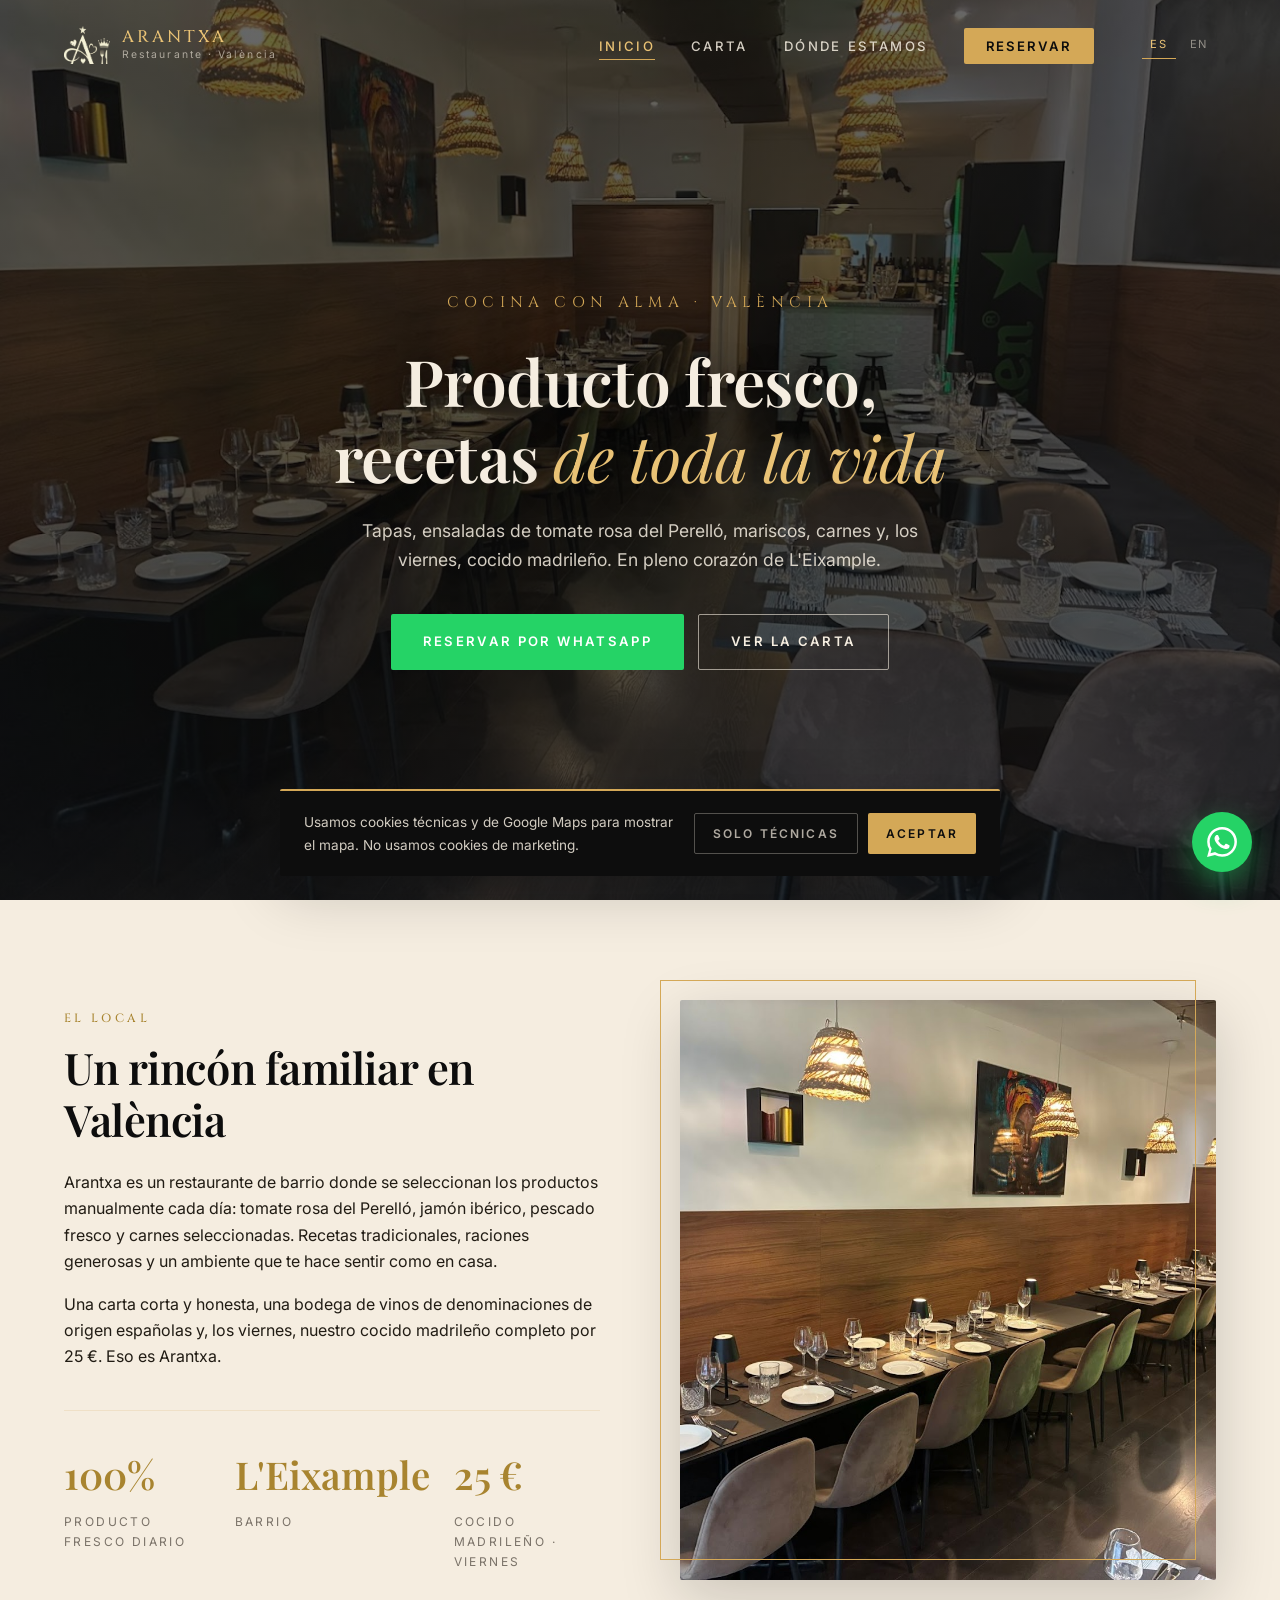
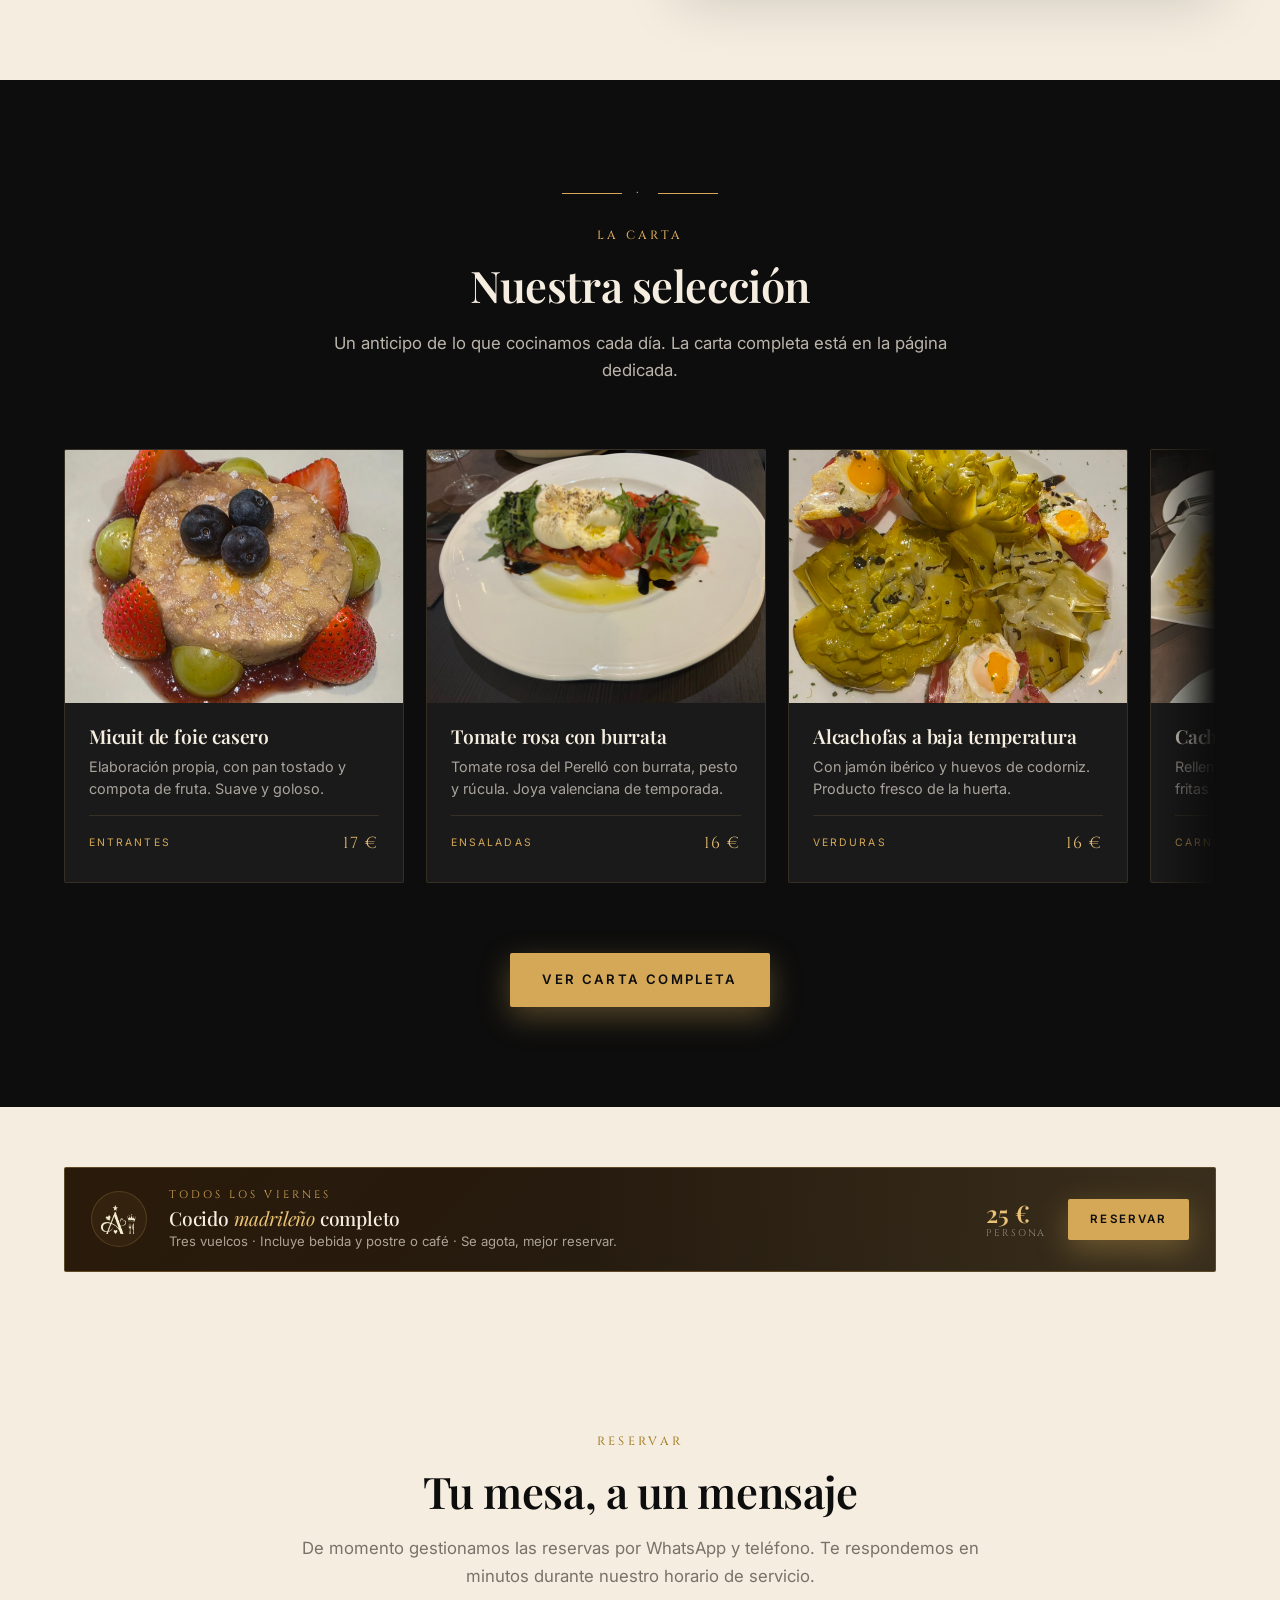
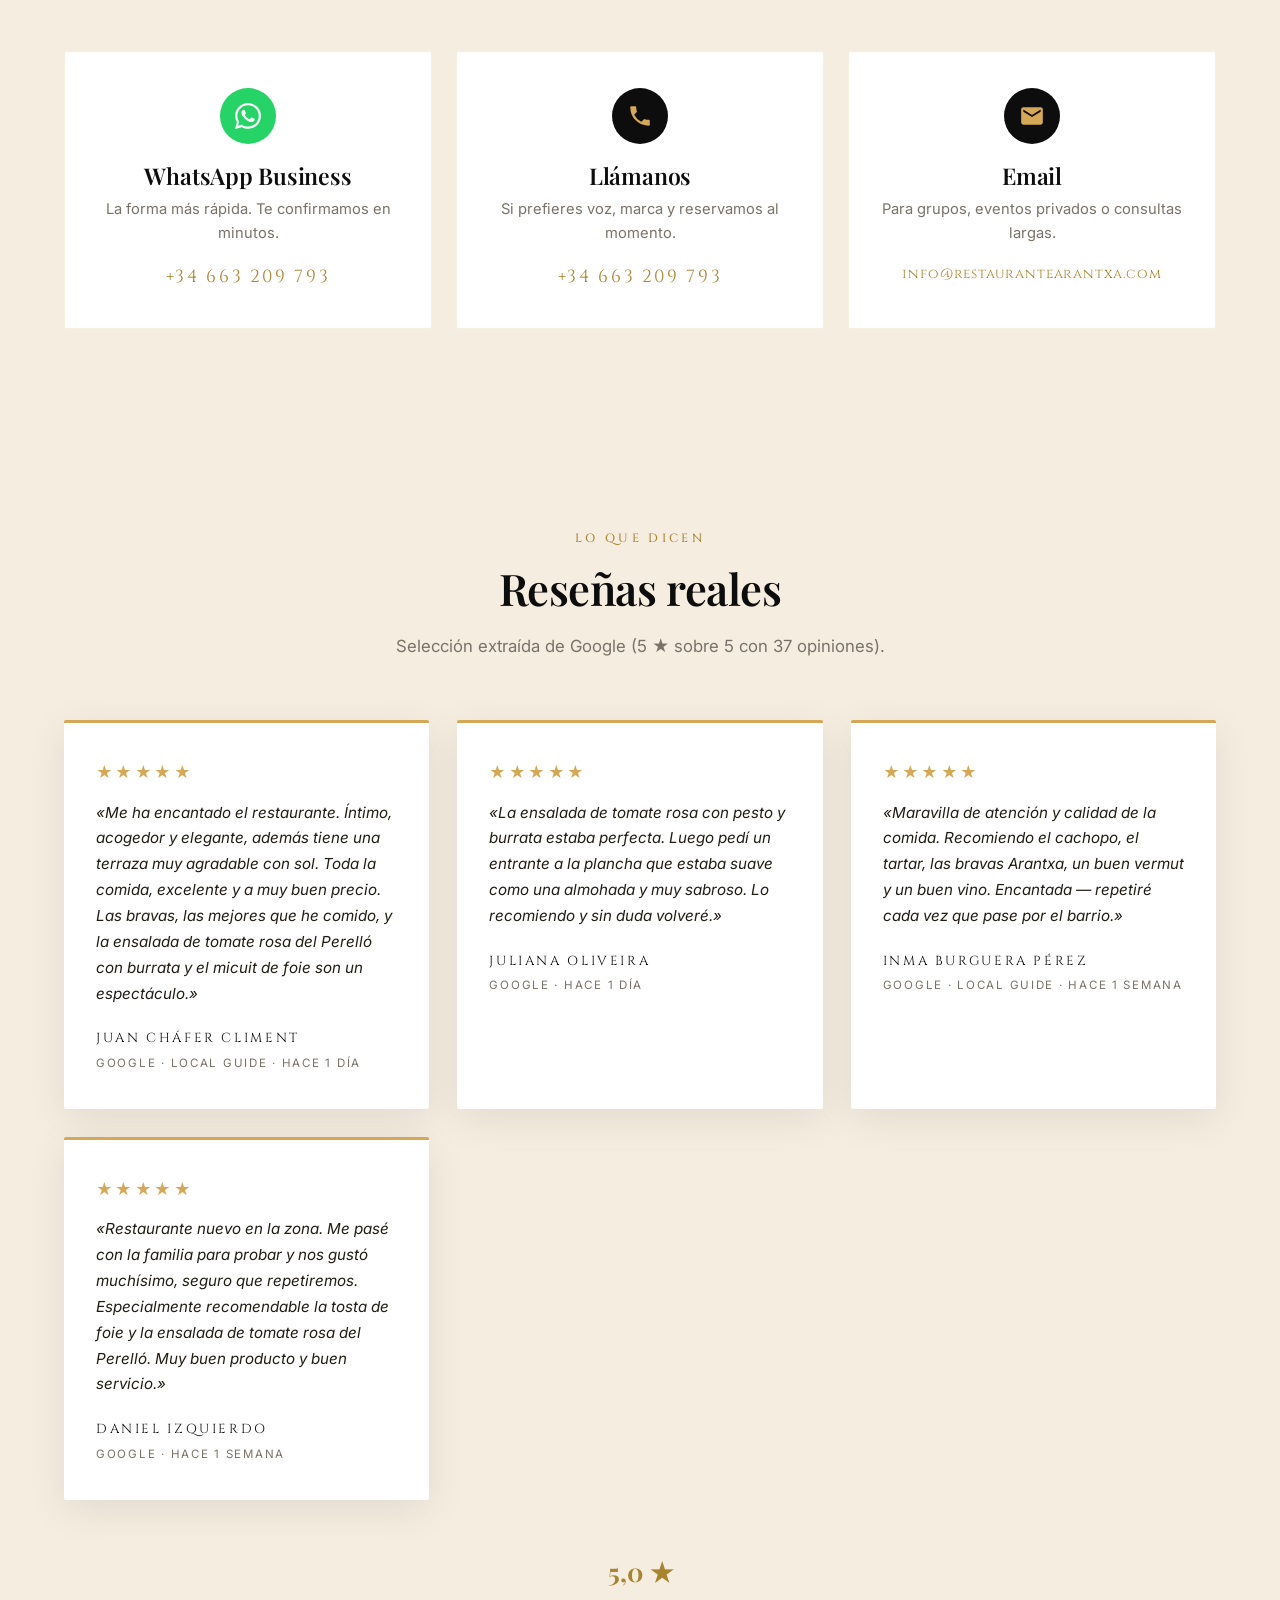
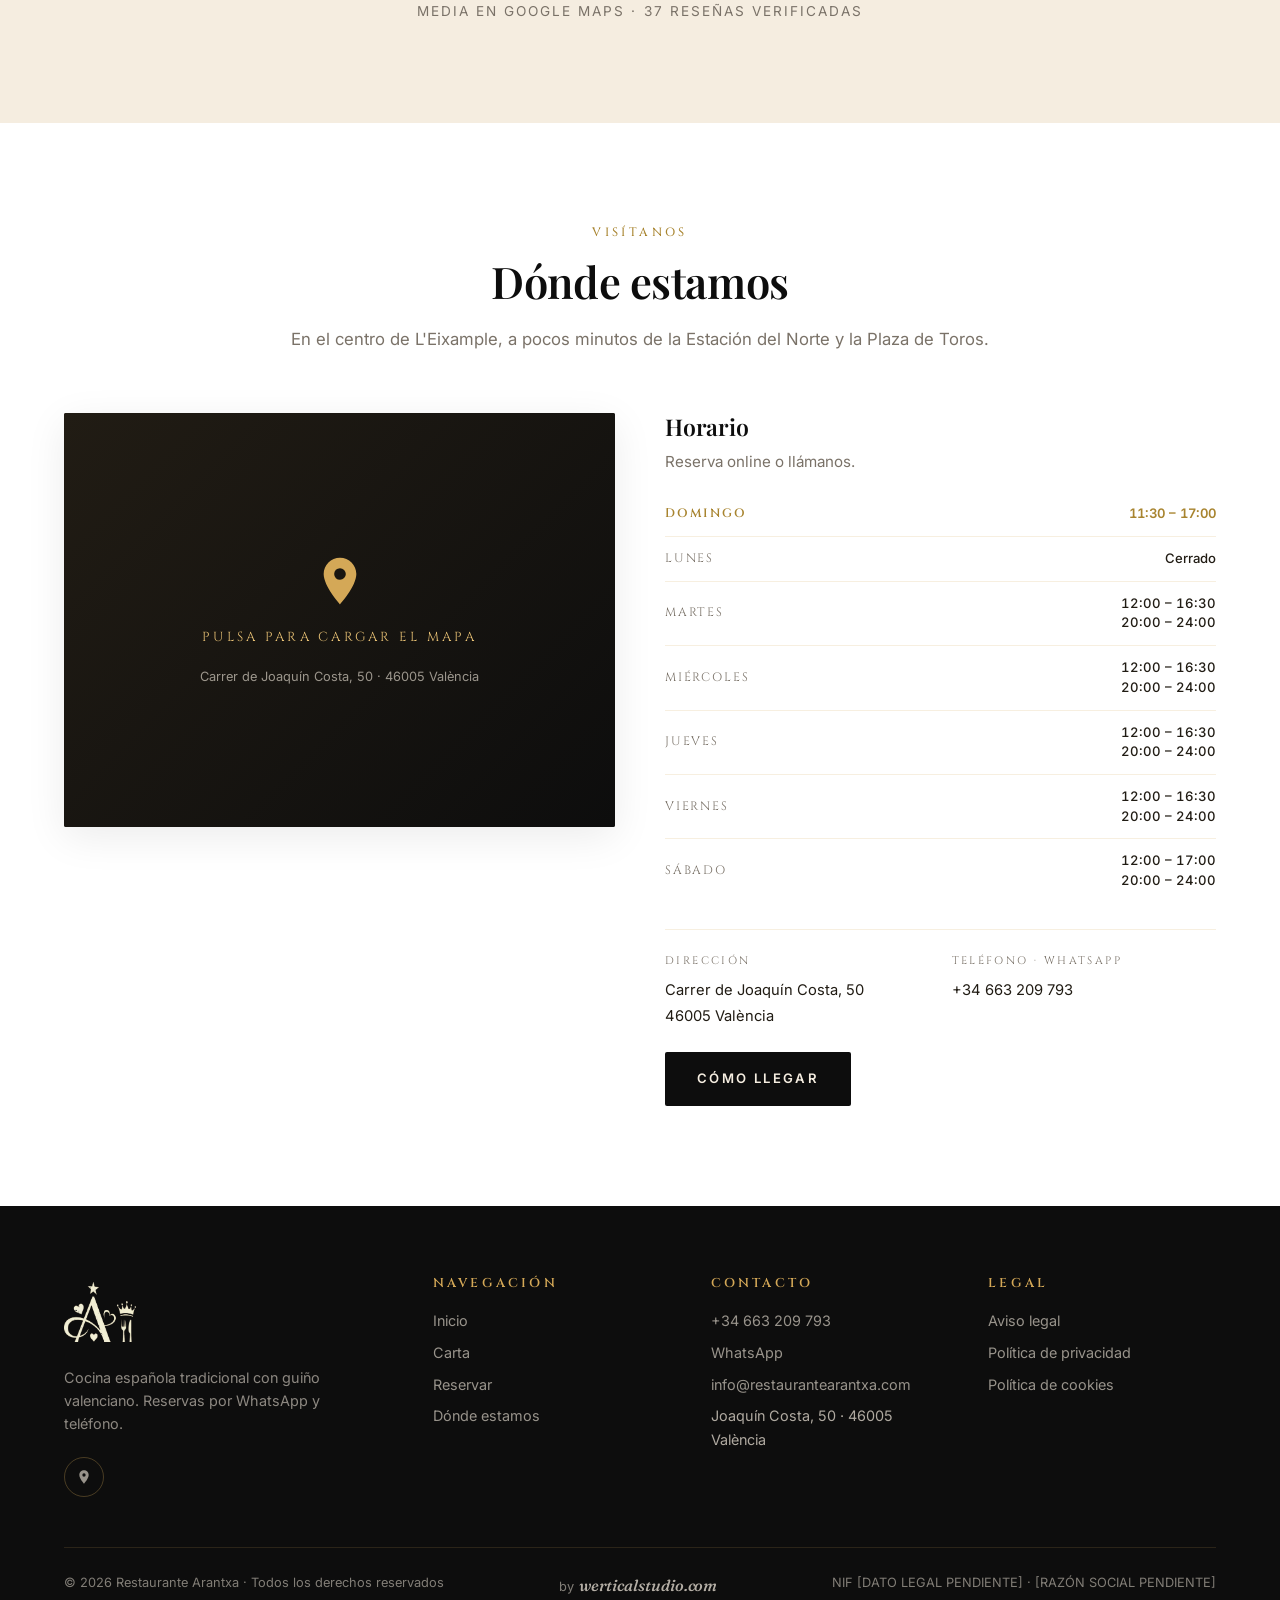
==== commit 182eb978: "Add Wertical Studio footer credit + fix WhatsApp number to restaurant's - Credit "by werticalstudio." ====
--- a/index.html
+++ b/index.html
@@ -38,7 +38,7 @@
   <!-- Fonts -->
   <link rel="preconnect" href="https://fonts.googleapis.com">
   <link rel="preconnect" href="https://fonts.gstatic.com" crossorigin>
-  <link href="https://fonts.googleapis.com/css2?family=Cinzel:wght@400;500;600&family=Inter:wght@400;500;600;700&family=Playfair+Display:ital,wght@0,400;0,500;0,600;0,700;1,400;1,500&display=swap" rel="stylesheet">
+  <link href="https://fonts.googleapis.com/css2?family=Cinzel:wght@400;500;600&family=Fraunces:ital,wght@1,400;1,500&family=Inter:wght@400;500;600;700&family=Playfair+Display:ital,wght@0,400;0,500;0,600;0,700;1,400;1,500&display=swap" rel="stylesheet">
 
   <link rel="stylesheet" href="assets/styles.css">
 
@@ -115,7 +115,7 @@
       "@type": "ReserveAction",
       "target": {
         "@type": "EntryPoint",
-        "urlTemplate": "https://wa.me/34651413489?text=Hola%2C%20quisiera%20reservar%20mesa%20en%20Arantxa",
+        "urlTemplate": "https://wa.me/34663209793?text=Hola%2C%20quisiera%20reservar%20mesa%20en%20Arantxa",
         "inLanguage": "es-ES",
         "actionPlatform": ["http://schema.org/DesktopWebPlatform", "http://schema.org/MobileWebPlatform"]
       },
@@ -169,7 +169,7 @@
   <div class="hero-content">
     <div class="hero-tagline" data-i18n="hero.tagline">Cocina con alma · València</div>
     <h1 data-i18n="hero.title">Producto fresco,<br><em>recetas de toda la vida</em></h1>
-    <p class="hero-sub" data-i18n="hero.sub">Tapas, ensaladas de tomate rosa del Perelló, mariscos, carnes y cocido madrileño los viernes. En pleno corazón de L'Eixample.</p>
+    <p class="hero-sub" data-i18n="hero.sub">Tapas, ensaladas de tomate rosa del Perelló, mariscos, carnes y, los viernes, cocido madrileño. En pleno corazón de L'Eixample.</p>
     <div class="hero-cta">
       <a href="reservar.html" class="btn btn-wa" data-i18n="hero.cta1">
         <svg viewBox="0 0 24 24" fill="currentColor"><path d="M.057 24l1.687-6.163a11.867 11.867 0 01-1.588-5.945C.16 5.335 5.495 0 12.05 0a11.817 11.817 0 018.413 3.488 11.824 11.824 0 013.48 8.413c-.003 6.557-5.338 11.892-11.893 11.892a11.9 11.9 0 01-5.688-1.448L.057 24zm6.597-3.807c1.676.995 3.276 1.591 5.392 1.592 5.448 0 9.886-4.434 9.889-9.885.002-5.462-4.415-9.89-9.881-9.892-5.452 0-9.887 4.434-9.889 9.884a9.86 9.86 0 001.595 5.392l-.999 3.648 3.893-1.025zm11.387-5.464c-.074-.124-.272-.198-.57-.347-.297-.149-1.758-.868-2.031-.967-.272-.099-.47-.149-.669.149-.198.297-.768.967-.941 1.165-.173.198-.347.223-.644.074-.297-.149-1.255-.462-2.39-1.475-.883-.788-1.48-1.761-1.653-2.059-.173-.297-.018-.458.13-.606.134-.133.297-.347.446-.521.151-.172.2-.296.3-.495.099-.198.05-.372-.025-.521-.075-.149-.669-1.612-.916-2.207-.242-.579-.487-.501-.669-.51l-.57-.01c-.198 0-.52.074-.792.372s-1.04 1.016-1.04 2.479 1.065 2.876 1.213 3.074c.149.198 2.095 3.2 5.076 4.487.71.306 1.263.489 1.694.626.712.226 1.36.194 1.872.118.571-.085 1.758-.719 2.006-1.413.248-.694.248-1.289.173-1.413z"/></svg>
@@ -188,7 +188,7 @@
       <div class="about-text reveal">
         <div class="eyebrow" data-i18n="about.eyebrow">El local</div>
         <h2 data-i18n="about.title">Un rincón familiar en València</h2>
-        <p data-i18n="about.p1">Arantxa es un restaurante de barrio donde cada día se eligen los productos a mano: tomate rosa del Perelló, jamón ibérico, pescado fresco y carnes seleccionadas. Recetas tradicionales, raciones generosas y un servicio que te trata como en casa.</p>
+        <p data-i18n="about.p1">Arantxa es un restaurante de barrio donde se seleccionan los productos manualmente cada día: tomate rosa del Perelló, jamón ibérico, pescado fresco y carnes seleccionadas. Recetas tradicionales, raciones generosas y un ambiente que te hace sentir como en casa.</p>
         <p data-i18n="about.p2">Una carta corta y honesta, una bodega de vinos de denominaciones de origen españolas y, los viernes, nuestro cocido madrileño completo por 25 €. Eso es Arantxa.</p>
         <div class="about-stats">
           <div class="about-stat">
@@ -470,7 +470,7 @@
         <h4 data-i18n="footer.col2">Contacto</h4>
         <ul>
           <li><a href="tel:+34663209793">+34 663 209 793</a></li>
-          <li><a href="https://wa.me/34651413489" target="_blank" rel="noopener">WhatsApp</a></li>
+          <li><a href="https://wa.me/34663209793" target="_blank" rel="noopener">WhatsApp</a></li>
           <li><a href="mailto:info@restaurantearantxa.com">info@restaurantearantxa.com</a></li>
           <li>Joaquín Costa, 50 · 46005 València</li>
         </ul>
@@ -488,13 +488,14 @@
 
     <div class="foot-bottom">
       <span>© <script>document.write(new Date().getFullYear())</script> Restaurante Arantxa · <span data-i18n="footer.rights">Todos los derechos reservados</span></span>
+      <span class="wertical-credit"><span class="by">by</span> <a href="https://werticalstudio.com" target="_blank" rel="noopener">werticalstudio.com</a></span>
       <span>NIF [DATO LEGAL PENDIENTE] · [RAZÓN SOCIAL PENDIENTE]</span>
     </div>
   </div>
 </footer>
 
 <!-- WhatsApp floating -->
-<a href="https://wa.me/34651413489?text=Hola%2C%20quisiera%20reservar%20mesa%20en%20Arantxa" class="wa-float" target="_blank" rel="noopener" aria-label="Reservar por WhatsApp">
+<a href="https://wa.me/34663209793?text=Hola%2C%20quisiera%20reservar%20mesa%20en%20Arantxa" class="wa-float" target="_blank" rel="noopener" aria-label="Reservar por WhatsApp">
   <svg viewBox="0 0 24 24" fill="currentColor"><path d="M.057 24l1.687-6.163a11.867 11.867 0 01-1.588-5.945C.16 5.335 5.495 0 12.05 0a11.817 11.817 0 018.413 3.488 11.824 11.824 0 013.48 8.413c-.003 6.557-5.338 11.892-11.893 11.892a11.9 11.9 0 01-5.688-1.448L.057 24zm6.597-3.807c1.676.995 3.276 1.591 5.392 1.592 5.448 0 9.886-4.434 9.889-9.885.002-5.462-4.415-9.89-9.881-9.892-5.452 0-9.887 4.434-9.889 9.884a9.86 9.86 0 001.595 5.392l-.999 3.648 3.893-1.025zm11.387-5.464c-.074-.124-.272-.198-.57-.347-.297-.149-1.758-.868-2.031-.967-.272-.099-.47-.149-.669.149-.198.297-.768.967-.941 1.165-.173.198-.347.223-.644.074-.297-.149-1.255-.462-2.39-1.475-.883-.788-1.48-1.761-1.653-2.059-.173-.297-.018-.458.13-.606.134-.133.297-.347.446-.521.151-.172.2-.296.3-.495.099-.198.05-.372-.025-.521-.075-.149-.669-1.612-.916-2.207-.242-.579-.487-.501-.669-.51l-.57-.01c-.198 0-.52.074-.792.372s-1.04 1.016-1.04 2.479 1.065 2.876 1.213 3.074c.149.198 2.095 3.2 5.076 4.487.71.306 1.263.489 1.694.626.712.226 1.36.194 1.872.118.571-.085 1.758-.719 2.006-1.413.248-.694.248-1.289.173-1.413z"/></svg>
 </a>
 
--- a/assets/styles.css
+++ b/assets/styles.css
@@ -1096,6 +1096,11 @@
 .foot-social svg { width: 16px; height: 16px; }
 .foot-bottom { padding-top: 24px; border-top: 1px solid rgba(212,168,87,0.15); display: flex; flex-wrap: wrap; justify-content: space-between; gap: 14px; font-size: .8rem; color: rgba(245,237,224,0.5); }
 .foot-bottom a:hover { color: var(--gold); }
+
+.wertical-credit { display: inline-flex; align-items: baseline; gap: 5px; font-size: .8rem; color: rgba(245,237,224,0.5); }
+.wertical-credit .by { font-size: .8rem; text-transform: lowercase; letter-spacing: 0; color: rgba(245,237,224,0.5); font-weight: 400; }
+.wertical-credit a { font-family: 'Fraunces', 'Playfair Display', Georgia, serif; font-style: italic; font-weight: 500; font-size: 1rem; color: rgba(245,237,224,0.72); text-decoration: none; border-bottom: 1px solid currentColor; padding-bottom: 1px; transition: color 0.3s, border-color 0.3s; letter-spacing: -0.005em; }
+.wertical-credit a:hover { color: var(--gold); border-bottom-color: var(--gold); }
 
 /* ---------- WhatsApp floating ---------- */
 .wa-float {
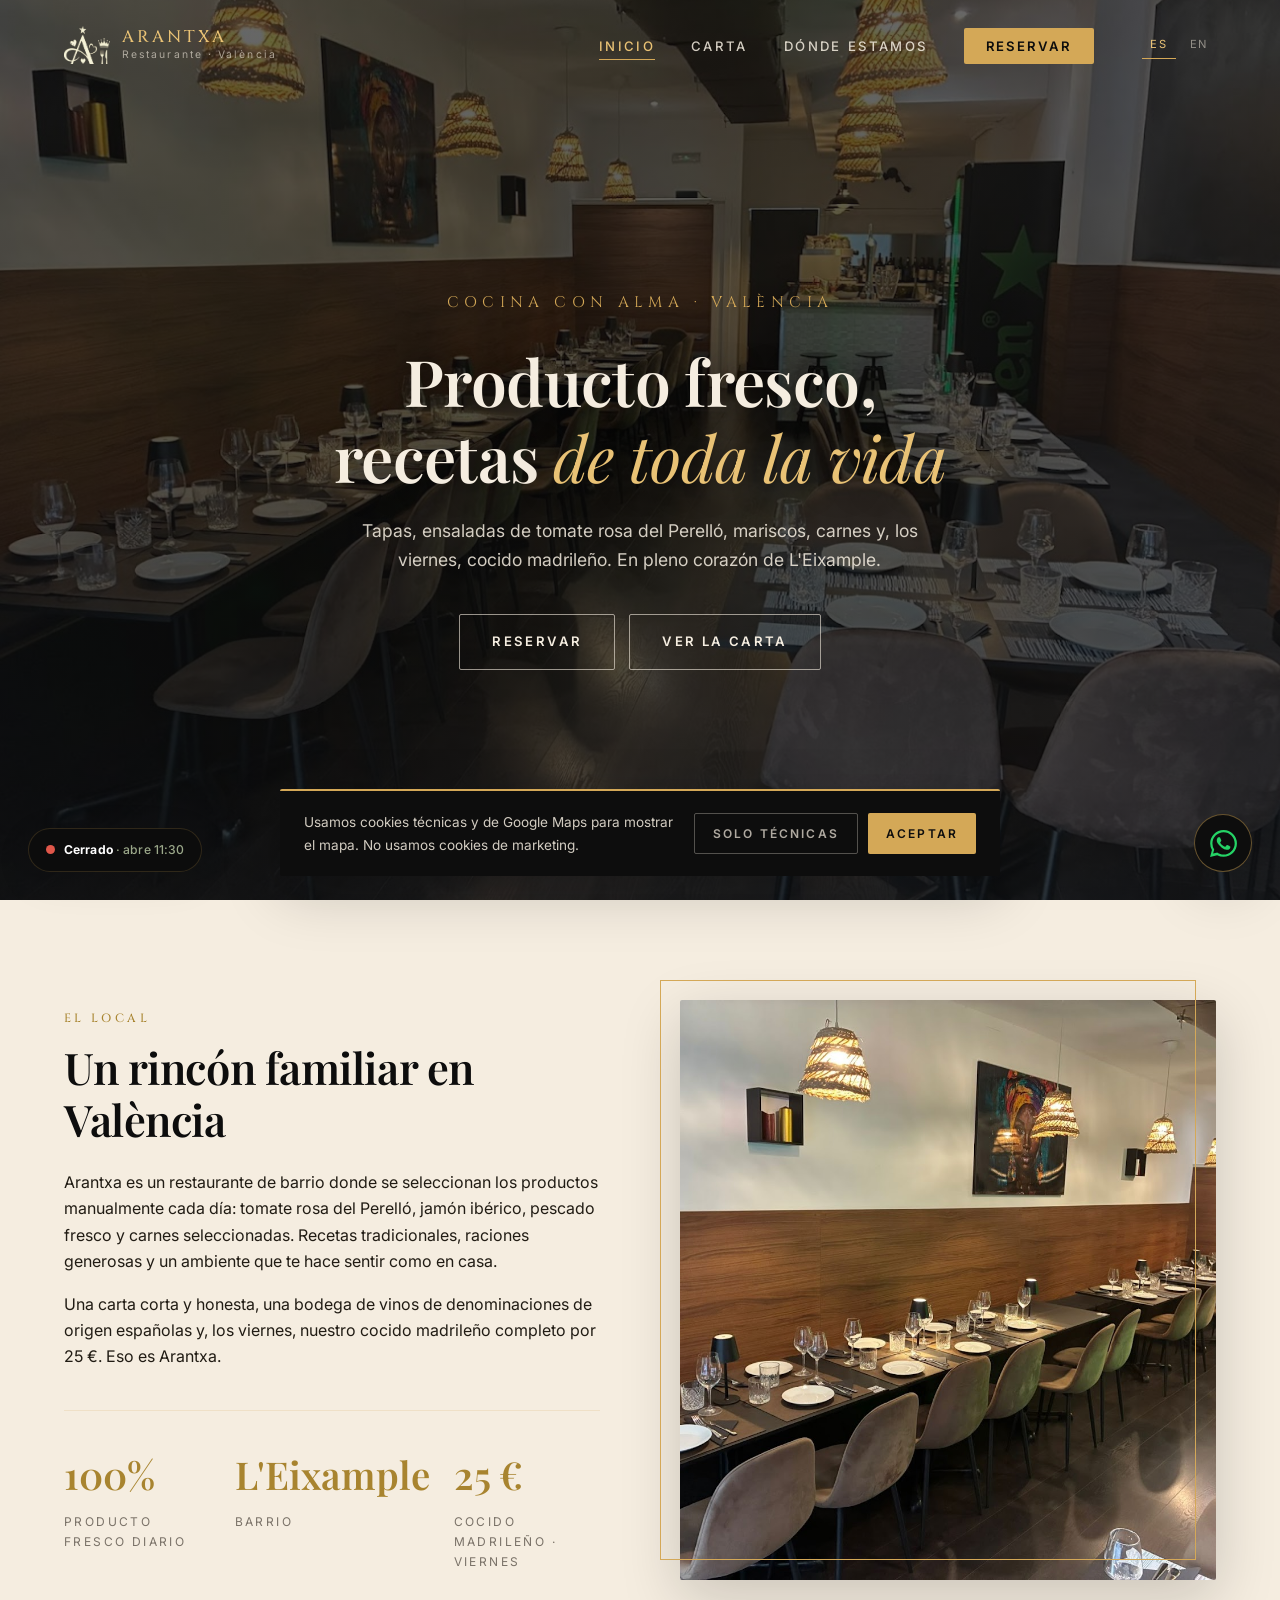
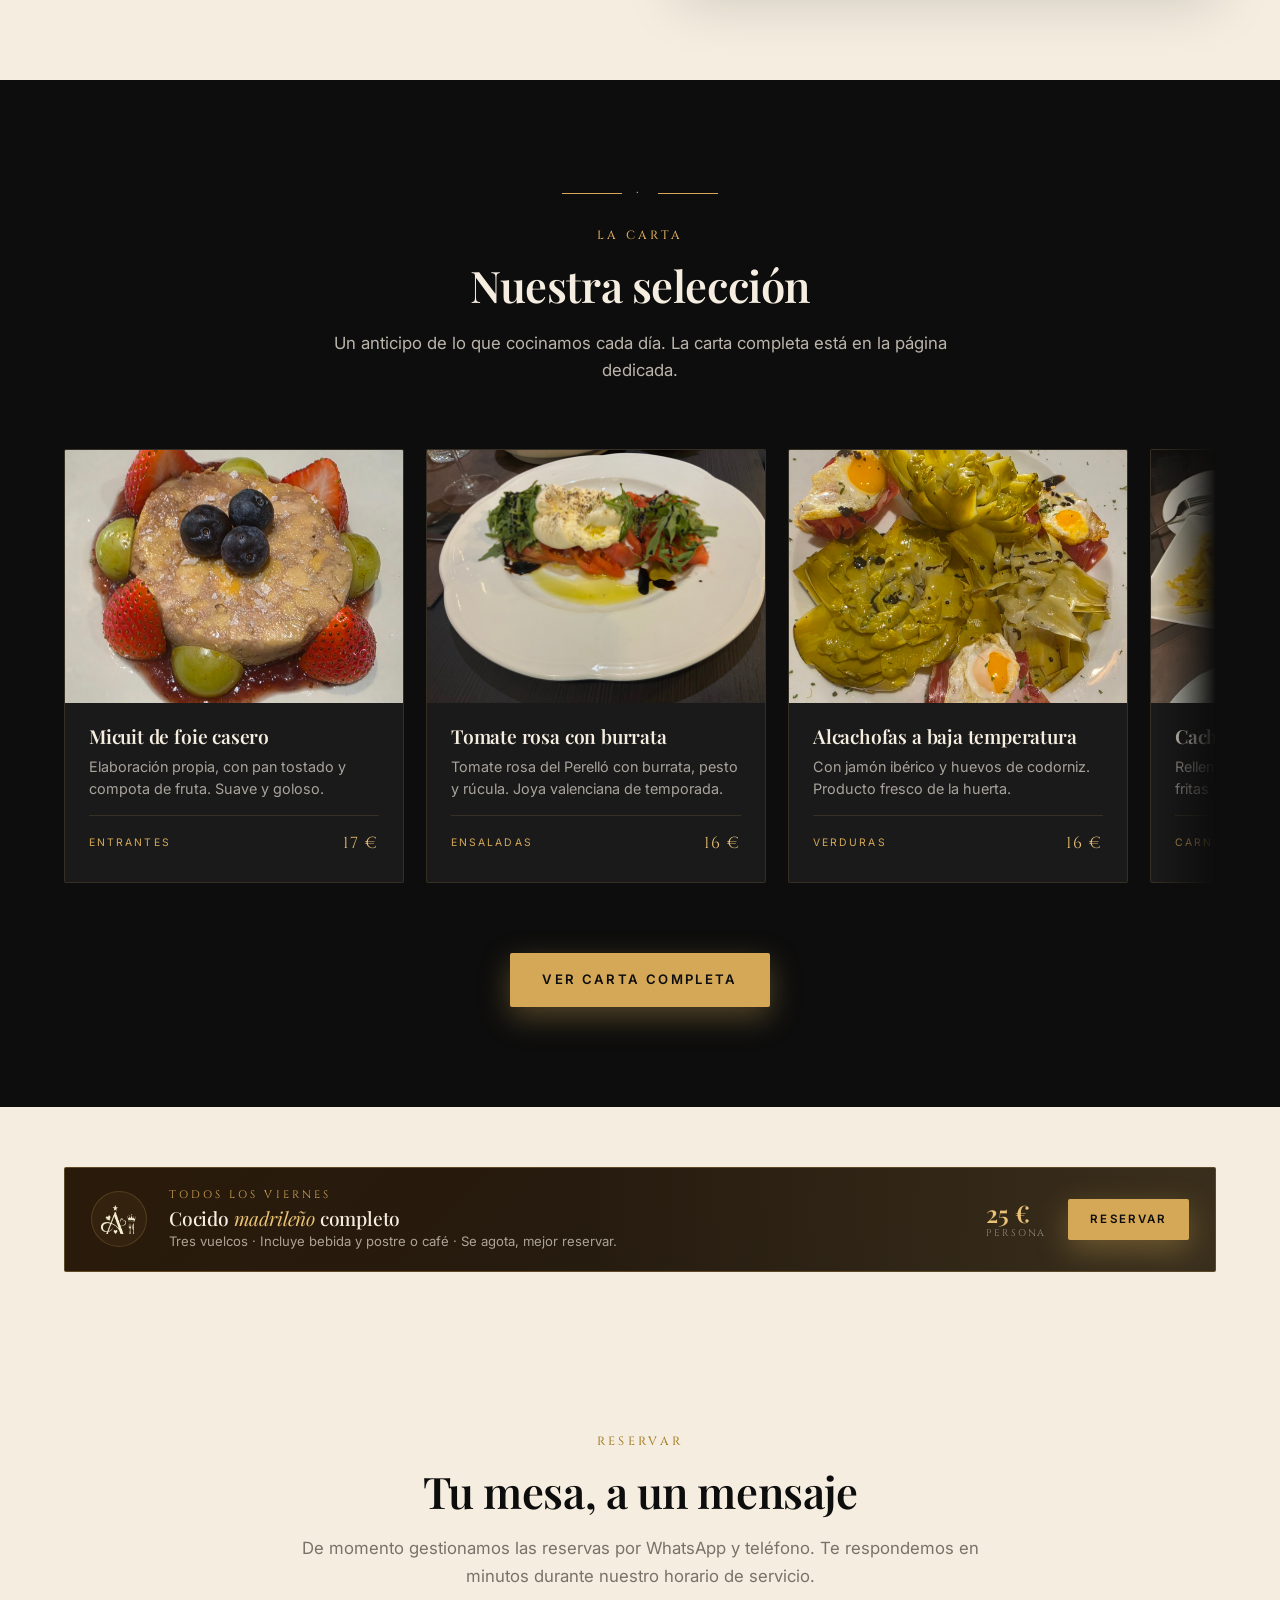
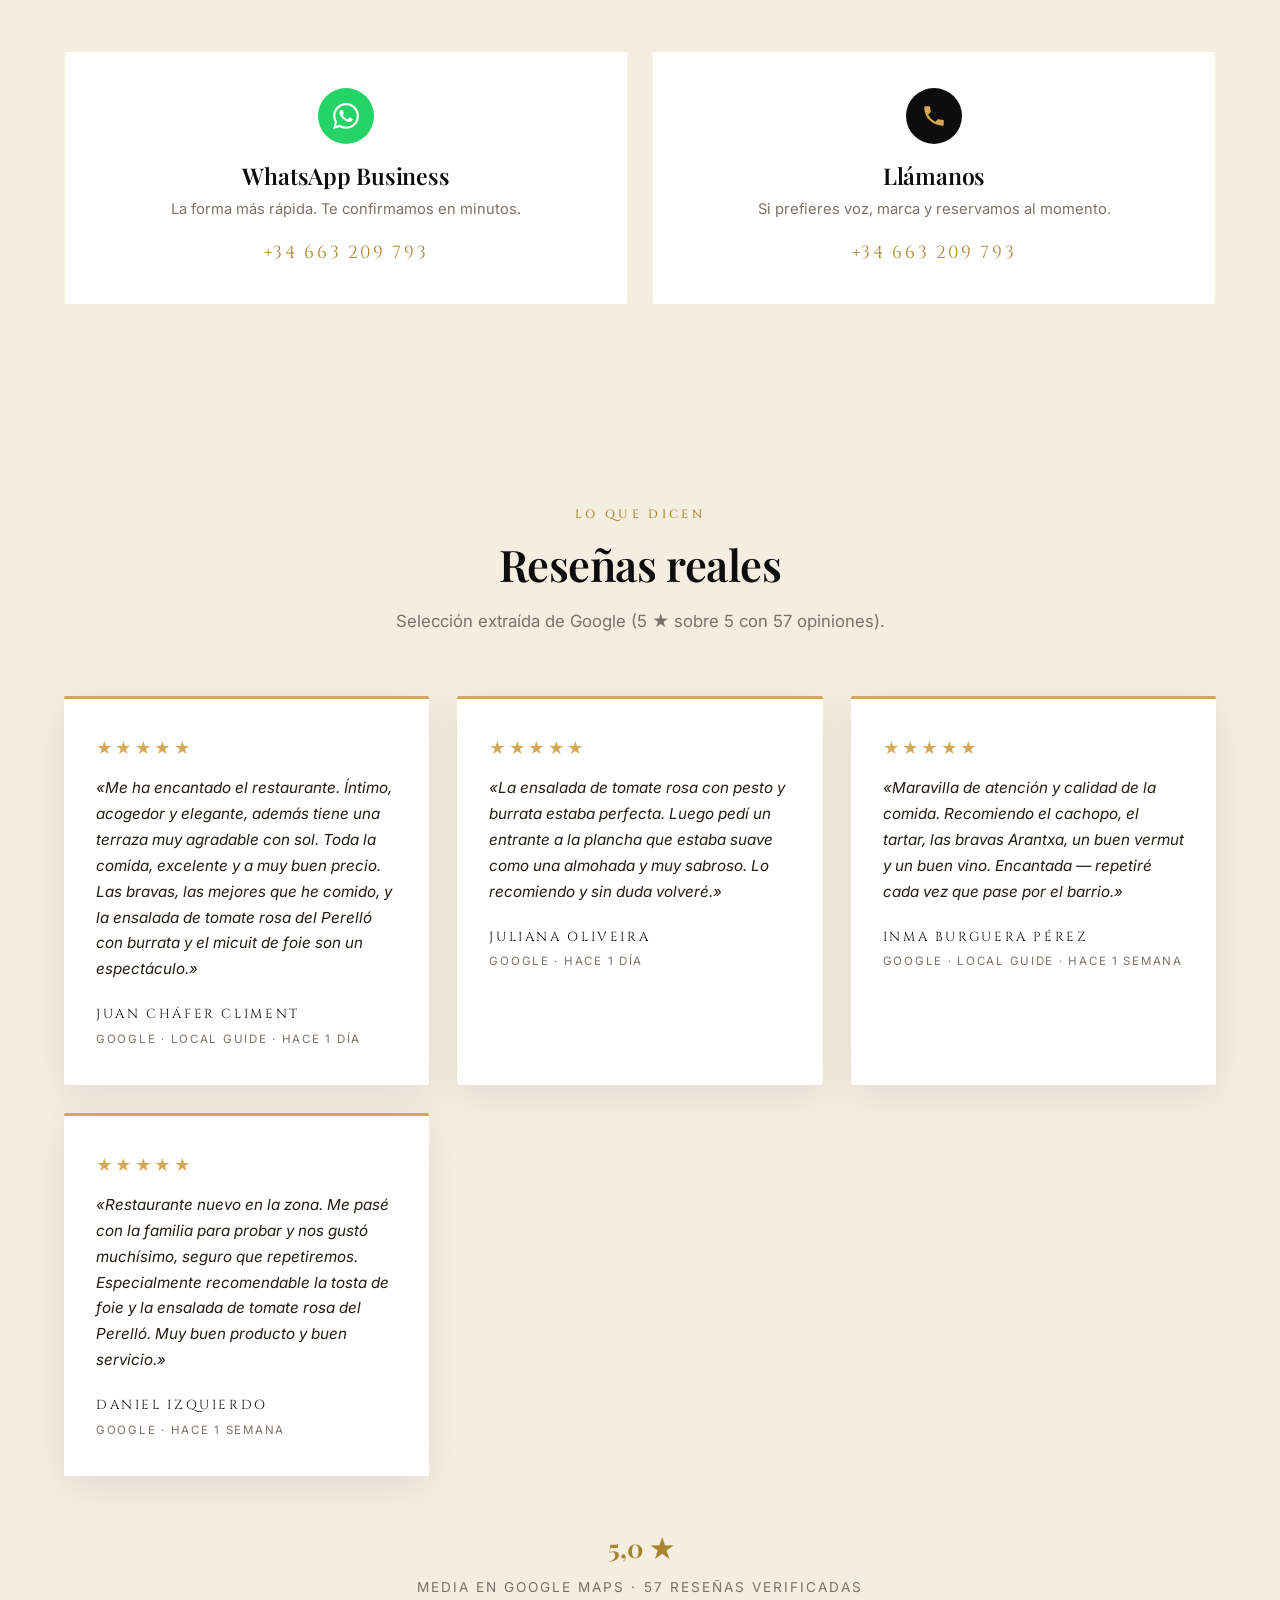
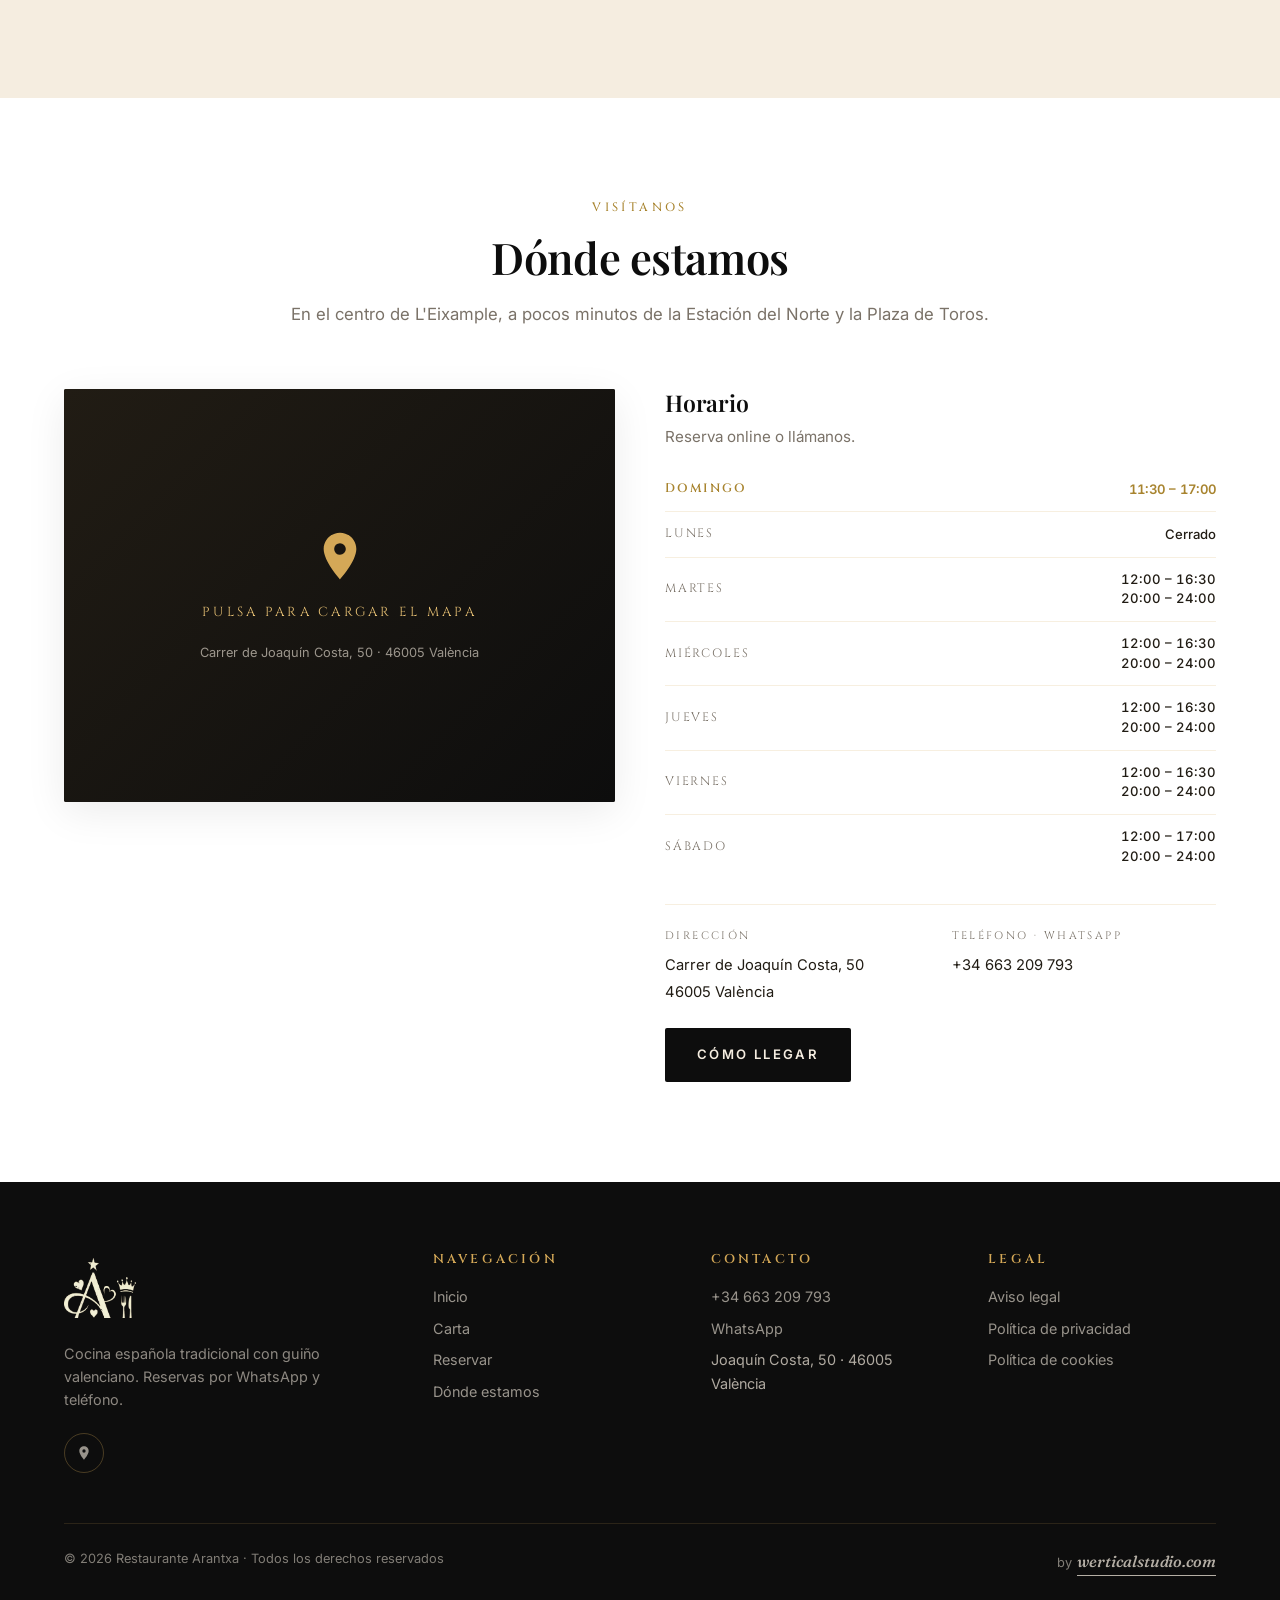
==== commit 3cdd681d: "Datos legales, cartas nuevas, flotantes y limpieza de PDFs - Datos legales reales de la titular (NIF" ====
--- a/index.html
+++ b/index.html
@@ -87,7 +87,7 @@
     "aggregateRating": {
       "@type": "AggregateRating",
       "ratingValue": "5.0",
-      "reviewCount": "37",
+      "reviewCount": "57",
       "bestRating": "5",
       "worstRating": "1"
     },
@@ -171,10 +171,7 @@
     <h1 data-i18n="hero.title">Producto fresco,<br><em>recetas de toda la vida</em></h1>
     <p class="hero-sub" data-i18n="hero.sub">Tapas, ensaladas de tomate rosa del Perelló, mariscos, carnes y, los viernes, cocido madrileño. En pleno corazón de L'Eixample.</p>
     <div class="hero-cta">
-      <a href="reservar.html" class="btn btn-wa" data-i18n="hero.cta1">
-        <svg viewBox="0 0 24 24" fill="currentColor"><path d="M.057 24l1.687-6.163a11.867 11.867 0 01-1.588-5.945C.16 5.335 5.495 0 12.05 0a11.817 11.817 0 018.413 3.488 11.824 11.824 0 013.48 8.413c-.003 6.557-5.338 11.892-11.893 11.892a11.9 11.9 0 01-5.688-1.448L.057 24zm6.597-3.807c1.676.995 3.276 1.591 5.392 1.592 5.448 0 9.886-4.434 9.889-9.885.002-5.462-4.415-9.89-9.881-9.892-5.452 0-9.887 4.434-9.889 9.884a9.86 9.86 0 001.595 5.392l-.999 3.648 3.893-1.025zm11.387-5.464c-.074-.124-.272-.198-.57-.347-.297-.149-1.758-.868-2.031-.967-.272-.099-.47-.149-.669.149-.198.297-.768.967-.941 1.165-.173.198-.347.223-.644.074-.297-.149-1.255-.462-2.39-1.475-.883-.788-1.48-1.761-1.653-2.059-.173-.297-.018-.458.13-.606.134-.133.297-.347.446-.521.151-.172.2-.296.3-.495.099-.198.05-.372-.025-.521-.075-.149-.669-1.612-.916-2.207-.242-.579-.487-.501-.669-.51l-.57-.01c-.198 0-.52.074-.792.372s-1.04 1.016-1.04 2.479 1.065 2.876 1.213 3.074c.149.198 2.095 3.2 5.076 4.487.71.306 1.263.489 1.694.626.712.226 1.36.194 1.872.118.571-.085 1.758-.719 2.006-1.413.248-.694.248-1.289.173-1.413z"/></svg>
-        Reservar por WhatsApp
-      </a>
+      <a href="reservar.html" class="btn btn-ghost" data-i18n="hero.cta1">Reservar</a>
       <a href="carta.html" class="btn btn-ghost" data-i18n="hero.cta2">Ver la carta</a>
     </div>
   </div>
@@ -333,15 +330,6 @@
         <p data-i18n="channel.tel.desc">Si prefieres voz, marca y reservamos al momento.</p>
         <span class="big">+34 663 209 793</span>
       </a>
-
-      <a href="mailto:info@restaurantearantxa.com?subject=Consulta%20Arantxa" class="channel-card">
-        <div class="channel-icon">
-          <svg viewBox="0 0 24 24" fill="currentColor"><path d="M20 4H4a2 2 0 00-2 2v12a2 2 0 002 2h16a2 2 0 002-2V6a2 2 0 00-2-2zm0 4l-8 5-8-5V6l8 5 8-5v2z"/></svg>
-        </div>
-        <h3 data-i18n="channel.mail.title">Email</h3>
-        <p data-i18n="channel.mail.desc">Para grupos, eventos privados o consultas largas.</p>
-        <span class="big">info@restaurantearantxa.com</span>
-      </a>
     </div>
   </div>
 </section>
@@ -352,7 +340,7 @@
     <div class="section-head reveal">
       <div class="eyebrow" data-i18n="reviews.eyebrow">Lo que dicen</div>
       <h2 data-i18n="reviews.title">Reseñas reales</h2>
-      <p data-i18n="reviews.sub">Selección extraída de Google (5 ★ sobre 5 con 37 opiniones).</p>
+      <p data-i18n="reviews.sub">Selección extraída de Google (5 ★ sobre 5 con 57 opiniones).</p>
     </div>
 
     <div class="reviews-grid reveal">
@@ -387,7 +375,7 @@
 
     <div class="reviews-foot reveal">
       <strong data-i18n="reviews.foot.stars">5,0 ★</strong>
-      <span data-i18n="reviews.foot.label">Media en Google Maps · 37 reseñas verificadas</span>
+      <span data-i18n="reviews.foot.label">Media en Google Maps · 57 reseñas verificadas</span>
     </div>
   </div>
 </section>
@@ -471,7 +459,6 @@
         <ul>
           <li><a href="tel:+34663209793">+34 663 209 793</a></li>
           <li><a href="https://wa.me/34663209793" target="_blank" rel="noopener">WhatsApp</a></li>
-          <li><a href="mailto:info@restaurantearantxa.com">info@restaurantearantxa.com</a></li>
           <li>Joaquín Costa, 50 · 46005 València</li>
         </ul>
       </div>
@@ -489,7 +476,6 @@
     <div class="foot-bottom">
       <span>© <script>document.write(new Date().getFullYear())</script> Restaurante Arantxa · <span data-i18n="footer.rights">Todos los derechos reservados</span></span>
       <span class="wertical-credit"><span class="by">by</span> <a href="https://werticalstudio.com" target="_blank" rel="noopener">werticalstudio.com</a></span>
-      <span>NIF [DATO LEGAL PENDIENTE] · [RAZÓN SOCIAL PENDIENTE]</span>
     </div>
   </div>
 </footer>
@@ -498,6 +484,12 @@
 <a href="https://wa.me/34663209793?text=Hola%2C%20quisiera%20reservar%20mesa%20en%20Arantxa" class="wa-float" target="_blank" rel="noopener" aria-label="Reservar por WhatsApp">
   <svg viewBox="0 0 24 24" fill="currentColor"><path d="M.057 24l1.687-6.163a11.867 11.867 0 01-1.588-5.945C.16 5.335 5.495 0 12.05 0a11.817 11.817 0 018.413 3.488 11.824 11.824 0 013.48 8.413c-.003 6.557-5.338 11.892-11.893 11.892a11.9 11.9 0 01-5.688-1.448L.057 24zm6.597-3.807c1.676.995 3.276 1.591 5.392 1.592 5.448 0 9.886-4.434 9.889-9.885.002-5.462-4.415-9.89-9.881-9.892-5.452 0-9.887 4.434-9.889 9.884a9.86 9.86 0 001.595 5.392l-.999 3.648 3.893-1.025zm11.387-5.464c-.074-.124-.272-.198-.57-.347-.297-.149-1.758-.868-2.031-.967-.272-.099-.47-.149-.669.149-.198.297-.768.967-.941 1.165-.173.198-.347.223-.644.074-.297-.149-1.255-.462-2.39-1.475-.883-.788-1.48-1.761-1.653-2.059-.173-.297-.018-.458.13-.606.134-.133.297-.347.446-.521.151-.172.2-.296.3-.495.099-.198.05-.372-.025-.521-.075-.149-.669-1.612-.916-2.207-.242-.579-.487-.501-.669-.51l-.57-.01c-.198 0-.52.074-.792.372s-1.04 1.016-1.04 2.479 1.065 2.876 1.213 3.074c.149.198 2.095 3.2 5.076 4.487.71.306 1.263.489 1.694.626.712.226 1.36.194 1.872.118.571-.085 1.758-.719 2.006-1.413.248-.694.248-1.289.173-1.413z"/></svg>
 </a>
+
+<!-- Estado abierto / cerrado -->
+<div class="status-float" id="statusFloat" hidden>
+  <span class="status-dot"></span>
+  <span class="status-text"></span>
+</div>
 
 <!-- Cookies -->
 <div class="cookies" id="cookies">
@@ -513,16 +505,20 @@
   <div class="modal-box">
     <button class="modal-close" data-modal-close aria-label="Cerrar">✕</button>
     <h3>Aviso legal</h3>
-    <p><strong>Titular:</strong> [RAZÓN SOCIAL PENDIENTE]</p>
-    <p><strong>NIF/CIF:</strong> [DATO LEGAL PENDIENTE]</p>
-    <p><strong>Domicilio:</strong> Carrer de Joaquín Costa, 50 · 46005 València</p>
-    <p><strong>Email:</strong> info@restaurantearantxa.com</p>
-    <p><strong>Teléfono:</strong> +34 663 209 793</p>
+    <p>En cumplimiento del artículo 10 de la Ley 34/2002, de Servicios de la Sociedad de la Información y de Comercio Electrónico (LSSI-CE), se informan los datos del titular de este sitio web:</p>
+    <p><strong>Titular:</strong> María Aranzazu Esteban Montero (empresaria autónoma)<br>
+    <strong>NIF:</strong> 01928576A<br>
+    <strong>Actividad:</strong> Restaurante · «Restaurante Arantxa»<br>
+    <strong>Domicilio:</strong> Carrer de Joaquín Costa, 50 · 46005 València<br>
+    <strong>Contacto:</strong> <a href="mailto:aranchaesteban@icloud.com">aranchaesteban@icloud.com</a> · +34 663 209 793</p>
+    <h4>Condiciones de uso</h4>
+    <p>El acceso a esta web es gratuito y atribuye la condición de usuario, que se compromete a utilizar sus contenidos conforme a la ley y la buena fe. Los platos, precios y disponibilidad mostrados son orientativos y no vinculantes hasta su confirmación en el restaurante.</p>
     <h4>Propiedad intelectual</h4>
-    <p>Todos los contenidos de este sitio web (textos, imágenes, logotipos, marcas) son propiedad de Restaurante Arantxa o sus licenciantes, y están protegidos por la normativa española e internacional.</p>
+    <p>Los contenidos de este sitio (textos, fotografías, logotipos y marcas) son titularidad de María Aranzazu Esteban Montero / Restaurante Arantxa o de sus licenciantes, y están protegidos por la normativa de propiedad intelectual e industrial. Queda prohibida su reproducción o uso sin autorización.</p>
     <h4>Responsabilidad</h4>
-    <p>Restaurante Arantxa no se hace responsable de los daños derivados del uso de esta web por parte de terceros, así como de la información obtenida a través de enlaces externos.</p>
-    <p style="color:var(--gold-deep);margin-top:18px"><em>⚠️ Datos legales pendientes de completar antes de publicación.</em></p>
+    <p>El titular no se responsabiliza de los daños derivados de un uso indebido de esta web ni de los contenidos de sitios externos enlazados.</p>
+    <h4>Legislación y jurisdicción</h4>
+    <p>Este aviso se rige por la legislación española. Para cualquier controversia serán competentes los juzgados y tribunales de València, salvo que la normativa de consumo aplicable establezca otro fuero.</p>
   </div>
 </div>
 
@@ -530,15 +526,19 @@
   <div class="modal-box">
     <button class="modal-close" data-modal-close aria-label="Cerrar">✕</button>
     <h3>Política de privacidad</h3>
-    <p>De conformidad con el Reglamento (UE) 2016/679 (RGPD) y la LO 3/2018, los datos que nos facilites a través de los formularios o mensajes serán tratados exclusivamente para gestionar tu reserva o consulta.</p>
+    <p>Conforme al Reglamento (UE) 2016/679 (RGPD) y a la Ley Orgánica 3/2018 (LOPDGDD), te informamos sobre el tratamiento de tus datos personales.</p>
     <h4>Responsable</h4>
-    <p>[RAZÓN SOCIAL PENDIENTE] · NIF [DATO LEGAL PENDIENTE] · Carrer de Joaquín Costa, 50, 46005 València.</p>
-    <h4>Finalidad</h4>
-    <p>Gestión de reservas, consultas e información sobre eventos del restaurante.</p>
+    <p>María Aranzazu Esteban Montero · NIF 01928576A · Carrer de Joaquín Costa, 50, 46005 València · <a href="mailto:aranchaesteban@icloud.com">aranchaesteban@icloud.com</a></p>
+    <h4>Datos y finalidad</h4>
+    <p>Esta web es meramente informativa y <strong>no almacena tus datos en servidores propios</strong>. Las reservas y consultas se gestionan por WhatsApp, teléfono o correo electrónico; solo tratamos los datos que nos facilites por esos canales (nombre, teléfono, email y detalles de la reserva) con la finalidad de atender tu solicitud.</p>
     <h4>Legitimación</h4>
-    <p>Consentimiento del interesado.</p>
+    <p>El consentimiento que prestas al contactarnos (art. 6.1.a RGPD) y la aplicación de medidas precontractuales a petición tuya (art. 6.1.b RGPD).</p>
+    <h4>Conservación</h4>
+    <p>Conservamos los datos el tiempo necesario para gestionar tu reserva o consulta y, posteriormente, durante los plazos legalmente exigibles; después se suprimen.</p>
+    <h4>Destinatarios</h4>
+    <p>No cedemos tus datos a terceros salvo obligación legal. Si escribes por WhatsApp, la comunicación se rige además por la política de privacidad de WhatsApp/Meta.</p>
     <h4>Derechos</h4>
-    <p>Puedes ejercer tus derechos de acceso, rectificación, supresión, oposición, portabilidad y limitación enviando un email a <a href="mailto:info@restaurantearantxa.com">info@restaurantearantxa.com</a>.</p>
+    <p>Puedes ejercer tus derechos de acceso, rectificación, supresión, oposición, portabilidad y limitación escribiendo a <a href="mailto:aranchaesteban@icloud.com">aranchaesteban@icloud.com</a>. Si crees que no se han atendido correctamente, puedes reclamar ante la Agencia Española de Protección de Datos (<a href="https://www.aepd.es" target="_blank" rel="noopener">www.aepd.es</a>).</p>
   </div>
 </div>
 
@@ -546,11 +546,13 @@
   <div class="modal-box">
     <button class="modal-close" data-modal-close aria-label="Cerrar">✕</button>
     <h3>Política de cookies</h3>
-    <p>Esta web utiliza únicamente cookies estrictamente necesarias para su funcionamiento (preferencia de idioma) y cookies de Google Maps cuando cargas el mapa en la página "Dónde estamos".</p>
-    <h4>Cookies utilizadas</h4>
-    <p><strong>localStorage técnico:</strong> guarda el idioma seleccionado y la aceptación de cookies. No se transfiere a terceros.</p>
-    <p><strong>Google Maps:</strong> solo si pulsas para cargar el mapa, Google puede instalar cookies propias. Más información en la política de privacidad de Google.</p>
-    <p>No usamos cookies de analítica de comportamiento ni de publicidad.</p>
+    <p>Esta web utiliza el mínimo imprescindible de cookies y almacenamiento local. No usamos cookies de analítica de comportamiento ni de publicidad.</p>
+    <h4>Almacenamiento técnico (necesario)</h4>
+    <p>Guardamos en tu navegador (localStorage) el idioma elegido y tu preferencia sobre cookies. Es imprescindible para el funcionamiento del sitio, no requiere consentimiento y no se comparte con terceros.</p>
+    <h4>Google Maps (solo bajo tu acción)</h4>
+    <p>El mapa de la página «Dónde estamos» se carga únicamente cuando pulsas sobre él. En ese momento Google puede instalar sus propias cookies, sujetas a la <a href="https://policies.google.com/privacy" target="_blank" rel="noopener">política de privacidad de Google</a>.</p>
+    <h4>Gestión</h4>
+    <p>Puedes borrar o bloquear el almacenamiento y las cookies desde la configuración de tu navegador en cualquier momento.</p>
   </div>
 </div>
 
--- a/assets/styles.css
+++ b/assets/styles.css
@@ -1105,21 +1105,53 @@
 /* ---------- WhatsApp floating ---------- */
 .wa-float {
   position: fixed; bottom: 28px; right: 28px;
-  width: 60px; height: 60px;
+  width: 58px; height: 58px;
   border-radius: 50%;
-  background: #25D366;
-  color: #fff;
-  display: flex; align-items: center; justify-content: center;
-  box-shadow: 0 12px 30px rgba(37,211,102,0.45);
+  display: inline-flex; align-items: center; justify-content: center;
+  background: var(--black);
+  color: #25D366;
+  border: 1px solid rgba(212,168,87,0.45);
+  box-shadow: var(--shadow-hard);
   z-index: 80;
-  animation: pulse 2.4s var(--ease) infinite;
-  transition: transform .25s var(--ease);
-}
-.wa-float:hover { transform: scale(1.08); }
-.wa-float svg { width: 30px; height: 30px; }
-@keyframes pulse {
-  0%, 100% { box-shadow: 0 12px 30px rgba(37,211,102,0.45); }
-  50% { box-shadow: 0 12px 30px rgba(37,211,102,0.7), 0 0 0 12px rgba(37,211,102,0.12); }
+  transition: transform .25s var(--ease), background .25s var(--ease), border-color .25s var(--ease);
+}
+.wa-float:hover { transform: translateY(-2px); background: var(--black-soft); border-color: var(--gold); }
+.wa-float svg { width: 27px; height: 27px; }
+
+/* ---------- Status float (Abierto / Cerrado) ---------- */
+.status-float {
+  position: fixed; bottom: 28px; left: 28px;
+  display: inline-flex; align-items: center; gap: 9px;
+  padding: 11px 17px;
+  border-radius: 999px;
+  background: rgba(13,13,13,0.92);
+  backdrop-filter: blur(8px); -webkit-backdrop-filter: blur(8px);
+  color: var(--cream);
+  font-family: var(--sans); font-size: .76rem; font-weight: 600; letter-spacing: .01em;
+  border: 1px solid var(--line);
+  box-shadow: var(--shadow-soft);
+  z-index: 80;
+  transition: opacity .3s var(--ease);
+}
+.status-float[hidden] { display: none; }
+.status-float .status-dot {
+  width: 9px; height: 9px; border-radius: 50%;
+  background: var(--muted); flex-shrink: 0;
+}
+.status-float.is-open .status-dot {
+  background: #2ecc71;
+  animation: dotpulse 2.2s var(--ease) infinite;
+}
+.status-float.is-closed .status-dot { background: #e0574a; }
+.status-float.is-soon .status-dot {
+  background: #e8a33d;
+  animation: dotpulse 2.2s var(--ease) infinite;
+}
+.status-float .status-text b { color: #fff; font-weight: 700; }
+.status-float .status-text .muted { color: var(--sage); font-weight: 500; }
+@keyframes dotpulse {
+  0%, 100% { box-shadow: 0 0 0 0 rgba(46,204,113,0.45); }
+  50% { box-shadow: 0 0 0 6px rgba(46,204,113,0); }
 }
 
 /* ---------- Modal (carta image lightbox + legal) ---------- */
@@ -1265,6 +1297,8 @@
   .btn { padding: 14px 24px; font-size: .78rem; }
   .gallery { grid-template-columns: 1fr 1fr; }
   .breadcrumb .container { flex-direction: column; align-items: flex-start; gap: 14px; }
-  .wa-float { width: 54px; height: 54px; bottom: 20px; right: 20px; }
-  .wa-float svg { width: 26px; height: 26px; }
-}
+  .wa-float { width: 52px; height: 52px; bottom: 16px; right: 16px; }
+  .wa-float svg { width: 24px; height: 24px; }
+  .status-float { bottom: 16px; left: 16px; padding: 9px 13px; font-size: .7rem; gap: 7px; }
+  .status-float .status-dot { width: 8px; height: 8px; }
+}
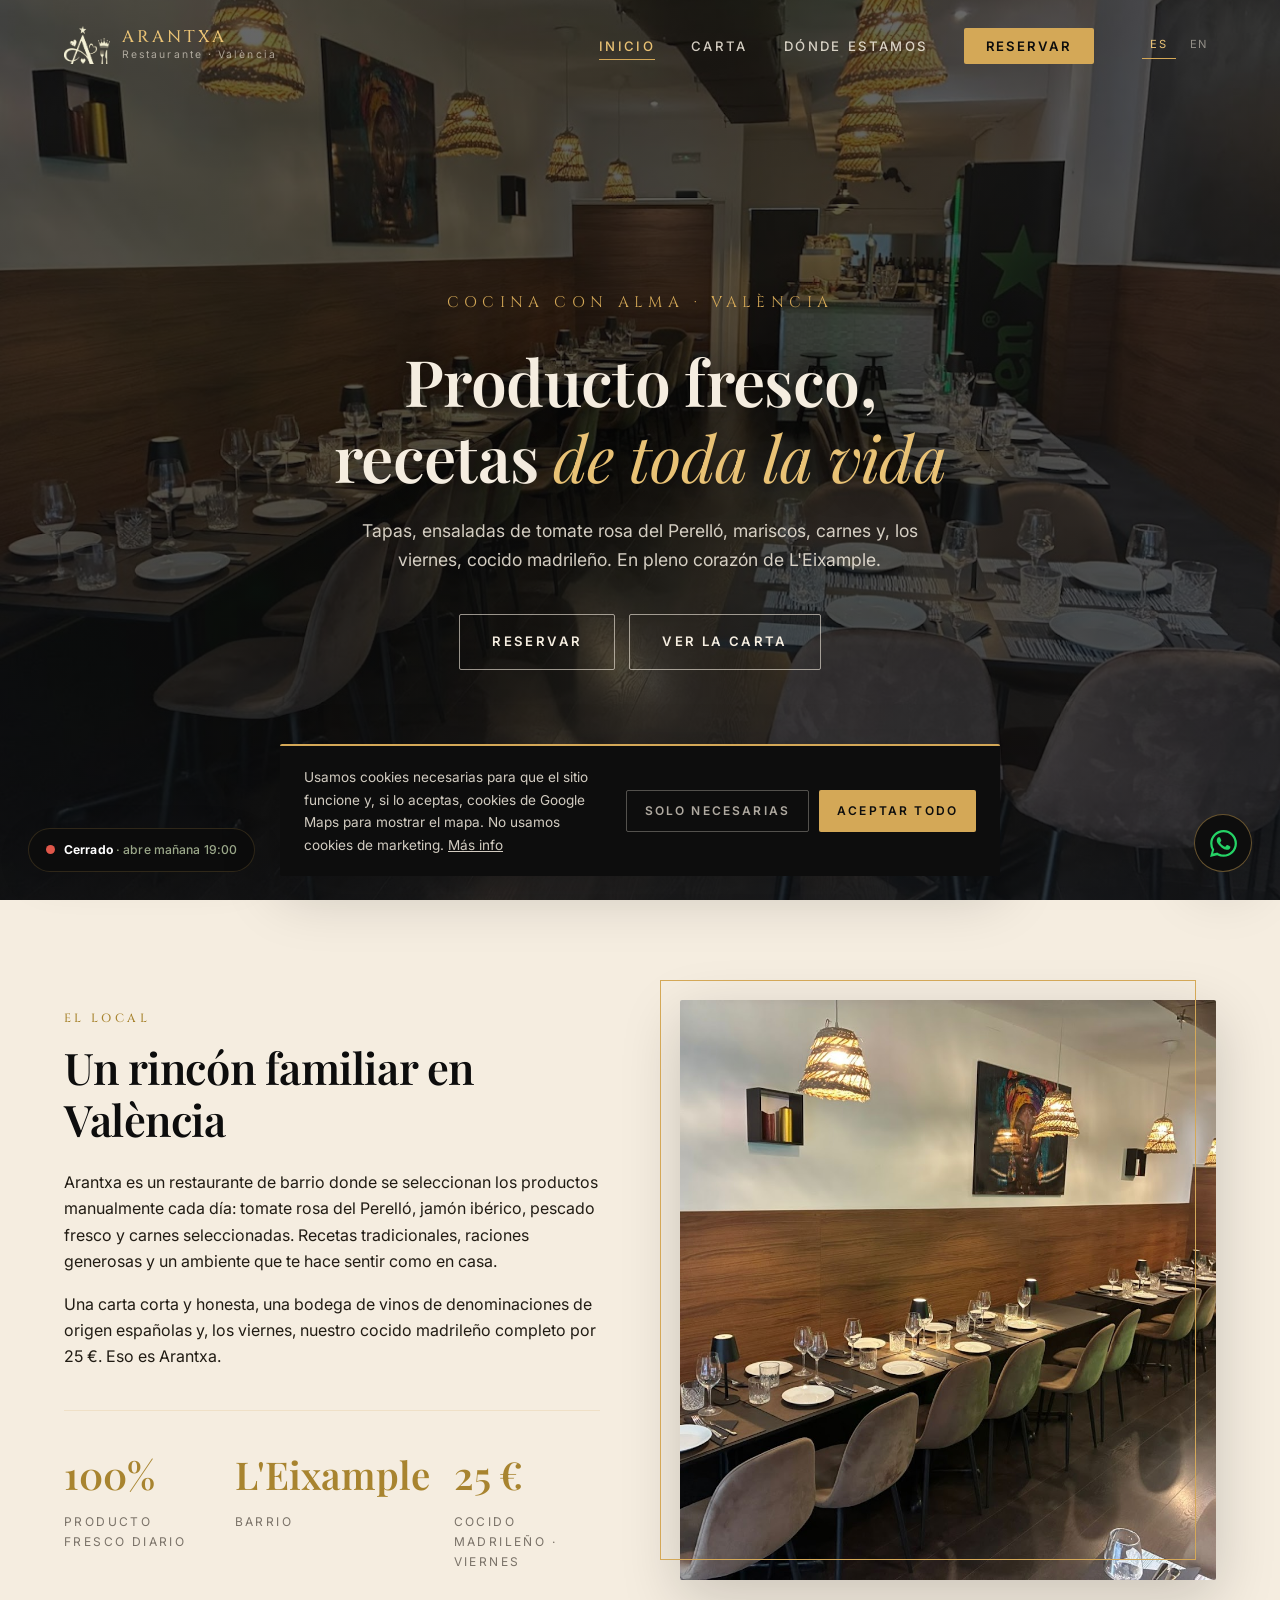
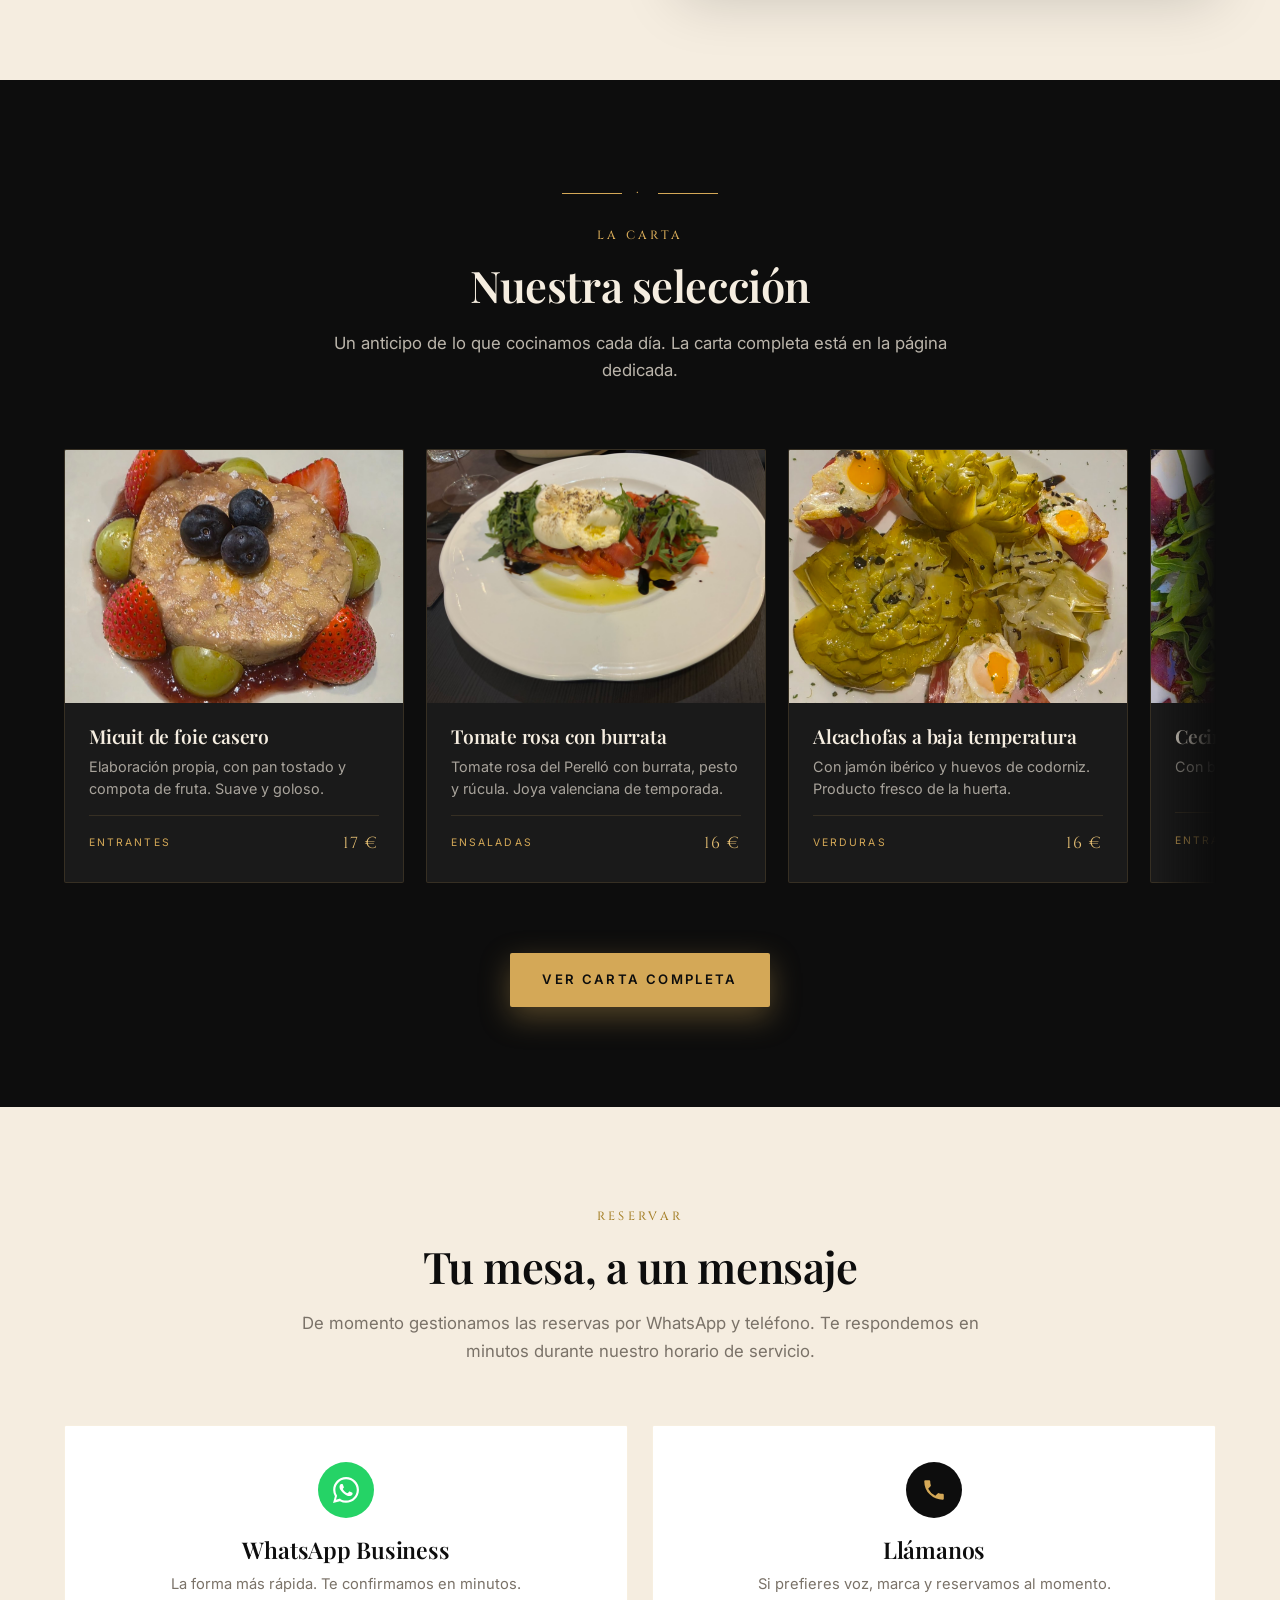
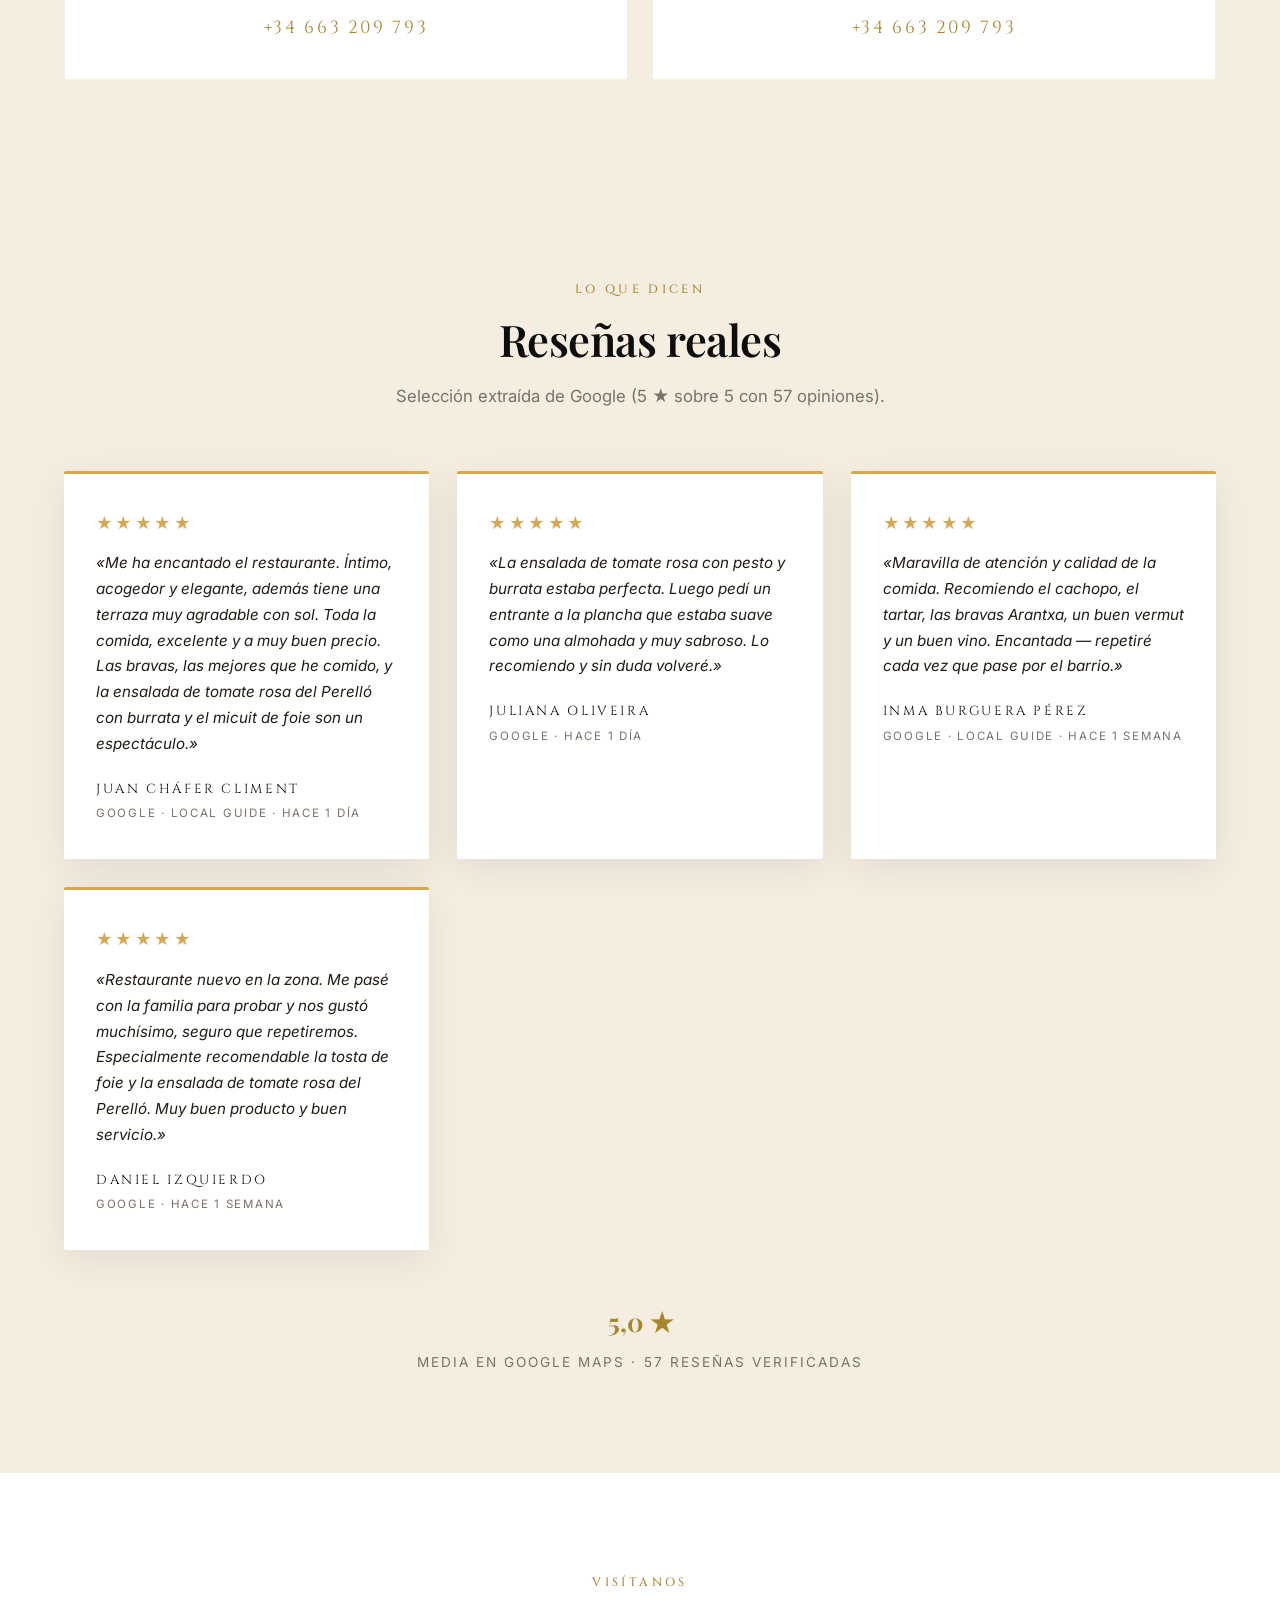
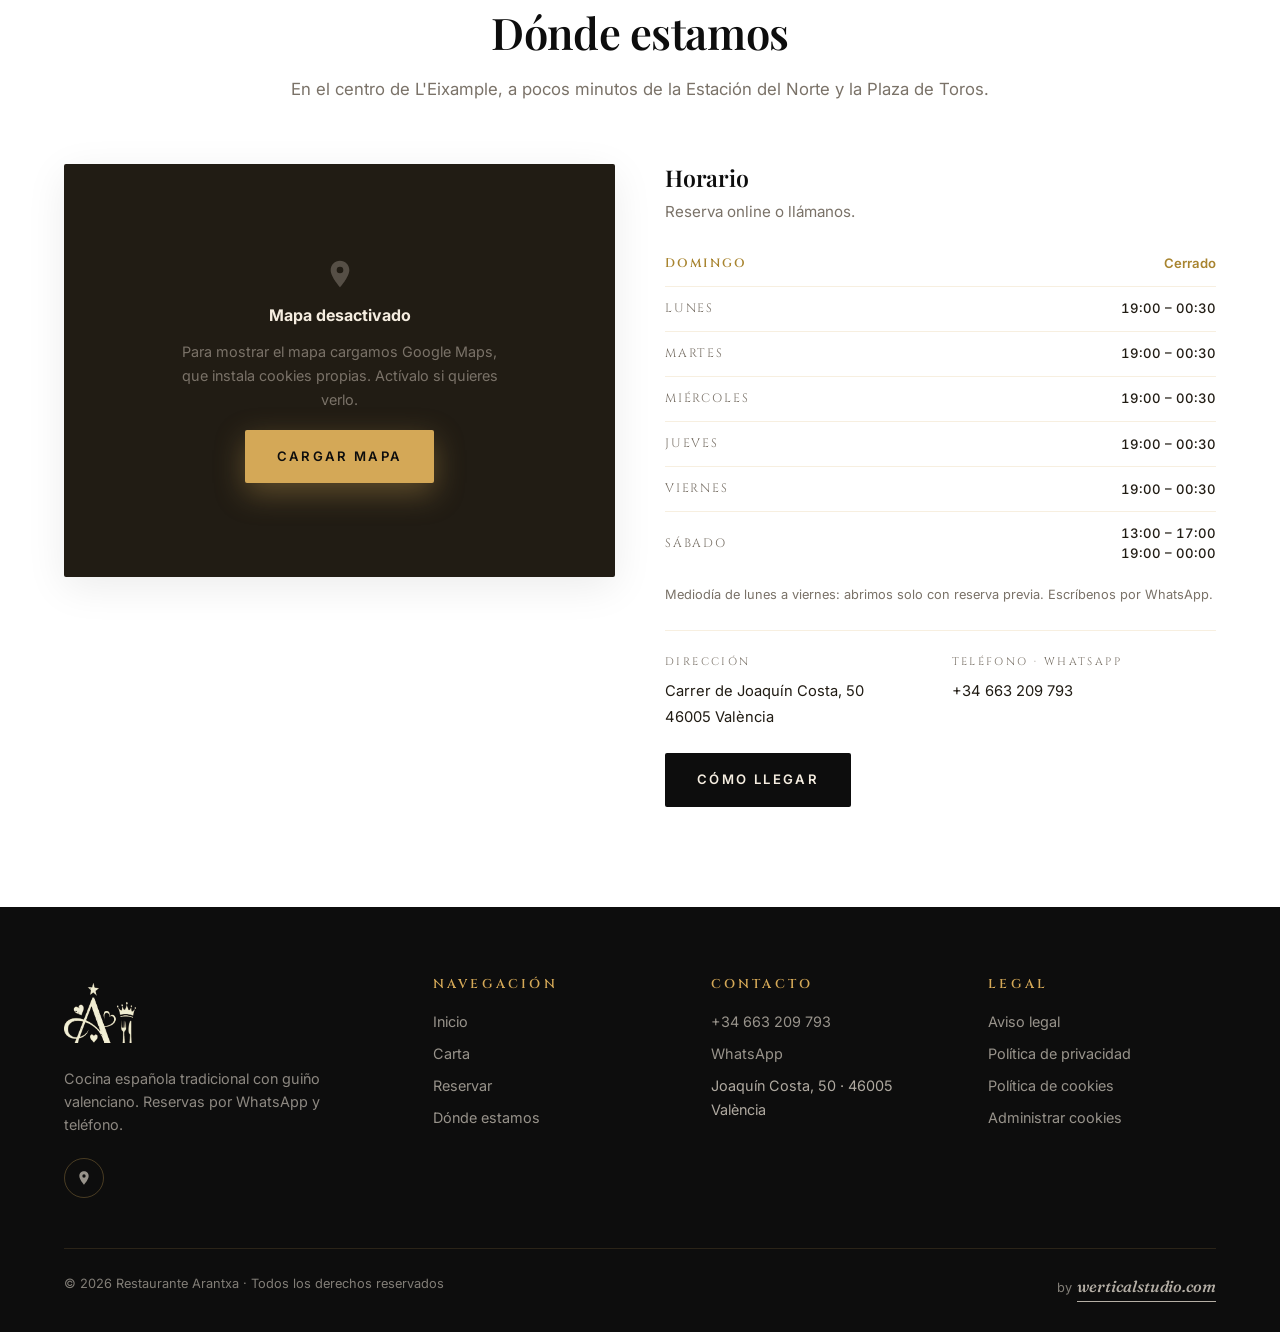
==== commit 5c82cbec: "Horario nuevo, carta oficial del Drive, bilingüe, cookies granulares y ajustes - Horario: lun-vie 19" ====
--- a/index.html
+++ b/index.html
@@ -78,11 +78,9 @@
     "hasMap": "https://maps.app.goo.gl/GXvUJ25aapMyuczh7",
     "hasMenu": "https://restaurantearantxa.com/carta",
     "openingHoursSpecification": [
-      { "@type": "OpeningHoursSpecification", "dayOfWeek": "Sunday", "opens": "11:30", "closes": "17:00" },
-      { "@type": "OpeningHoursSpecification", "dayOfWeek": ["Tuesday","Wednesday","Thursday","Friday"], "opens": "12:00", "closes": "16:30" },
-      { "@type": "OpeningHoursSpecification", "dayOfWeek": ["Tuesday","Wednesday","Thursday","Friday"], "opens": "20:00", "closes": "24:00" },
-      { "@type": "OpeningHoursSpecification", "dayOfWeek": "Saturday", "opens": "12:00", "closes": "17:00" },
-      { "@type": "OpeningHoursSpecification", "dayOfWeek": "Saturday", "opens": "20:00", "closes": "24:00" }
+      { "@type": "OpeningHoursSpecification", "dayOfWeek": ["Monday","Tuesday","Wednesday","Thursday","Friday"], "opens": "19:00", "closes": "00:30" },
+      { "@type": "OpeningHoursSpecification", "dayOfWeek": "Saturday", "opens": "13:00", "closes": "17:00" },
+      { "@type": "OpeningHoursSpecification", "dayOfWeek": "Saturday", "opens": "19:00", "closes": "00:00" }
     ],
     "aggregateRating": {
       "@type": "AggregateRating",
@@ -257,24 +255,36 @@
       </article>
 
       <article class="dish">
-        <div class="dish-img"><img src="assets/img/plato-cachopo.jpg" alt="Cachopo asturiano de Arantxa"></div>
+        <div class="dish-img"><img src="assets/img/plato-cecina-burrata.jpg" alt="Cecina de León con burrata de pistacho, pesto y rúcula"></div>
         <div class="dish-body">
-          <h3 class="dish-name" data-i18n="teaser.cachopo.name">Cachopo asturiano</h3>
-          <p class="dish-desc" data-i18n="teaser.cachopo.desc">Relleno de jamón y queso, con patatas fritas y pimientos del piquillo.</p>
+          <h3 class="dish-name" data-i18n="teaser.cecina.name">Cecina de León con burrata</h3>
+          <p class="dish-desc" data-i18n="teaser.cecina.desc">Con burrata de pistacho, pesto y rúcula.</p>
+          <div class="dish-foot">
+            <span class="dish-tag" data-i18n="teaser.tag.entrantes">Entrantes</span>
+            <span class="dish-price">20 €</span>
+          </div>
+        </div>
+      </article>
+
+      <article class="dish">
+        <div class="dish-img"><img src="assets/img/plato-entrecot.jpg" alt="Entrecot trinchado con patatas y pimientos de padrón"></div>
+        <div class="dish-body">
+          <h3 class="dish-name" data-i18n="teaser.entrecot.name">Entrecot trinchado</h3>
+          <p class="dish-desc" data-i18n="teaser.entrecot.desc">A la brasa y trinchado, con patatas y pimientos de padrón.</p>
           <div class="dish-foot">
             <span class="dish-tag" data-i18n="teaser.tag.carnes">Carnes</span>
-            <span class="dish-price">26 €</span>
-          </div>
-        </div>
-      </article>
-
-      <article class="dish dish-no-zoom">
-        <div class="dish-img"><img src="assets/img/plato-chuleton-cerdo.jpg" alt="Chuletón de cerdo gallego madurado 21 días" style="object-fit:contain;background:#1a1a1a"></div>
+            <span class="dish-price">25 €</span>
+          </div>
+        </div>
+      </article>
+
+      <article class="dish">
+        <div class="dish-img"><img src="assets/img/plato-jamon.jpg" alt="Jamón ibérico cortado a cuchillo"></div>
         <div class="dish-body">
-          <h3 class="dish-name" data-i18n="teaser.chuleton.name">Chuletón de cerdo gallego</h3>
-          <p class="dish-desc" data-i18n="teaser.chuleton.desc">Madurado 21 días (300 g), a la brasa, en su punto.</p>
+          <h3 class="dish-name" data-i18n="teaser.jamon.name">Jamón ibérico</h3>
+          <p class="dish-desc" data-i18n="teaser.jamon.desc">Cortado a cuchillo. En tabla mixta con queso curado.</p>
           <div class="dish-foot">
-            <span class="dish-tag" data-i18n="teaser.tag.carnes">Carnes</span>
+            <span class="dish-tag" data-i18n="teaser.tag.entrantes">Entrantes</span>
             <span class="dish-price">18 €</span>
           </div>
         </div>
@@ -288,6 +298,7 @@
 </section>
 
 <!-- COCIDO VIERNES (slim banner) -->
+<!-- OCULTO temporalmente: no hay servicio de viernes mediodía. Para reactivar el cocido, borra esta línea de comentario y la de cierre de abajo.
 <section id="cocido" style="padding:60px 0;background:var(--cream)">
   <div class="container">
     <div class="cocido-strip reveal" style="margin-bottom:0">
@@ -302,6 +313,7 @@
     </div>
   </div>
 </section>
+-->
 
 <!-- RESERVAS TEASER -->
 <section class="reservas-section" id="reservar-teaser">
@@ -402,14 +414,15 @@
         <h3 data-i18n="contact.hours">Horario</h3>
         <p style="color:var(--muted);font-size:.95rem;margin-bottom:18px" data-i18n="contact.subtitle">Reserva online o llámanos.</p>
         <table class="hours-table">
-          <tr data-day="dom"><td data-i18n="day.sun">Domingo</td><td>11:30 – 17:00</td></tr>
-          <tr data-day="lun"><td data-i18n="day.mon">Lunes</td><td class="closed" data-i18n="day.closed">Cerrado</td></tr>
-          <tr data-day="mar"><td data-i18n="day.tue">Martes</td><td>12:00 – 16:30<br>20:00 – 24:00</td></tr>
-          <tr data-day="mie"><td data-i18n="day.wed">Miércoles</td><td>12:00 – 16:30<br>20:00 – 24:00</td></tr>
-          <tr data-day="jue"><td data-i18n="day.thu">Jueves</td><td>12:00 – 16:30<br>20:00 – 24:00</td></tr>
-          <tr data-day="vie"><td data-i18n="day.fri">Viernes</td><td>12:00 – 16:30<br>20:00 – 24:00</td></tr>
-          <tr data-day="sab"><td data-i18n="day.sat">Sábado</td><td>12:00 – 17:00<br>20:00 – 24:00</td></tr>
+          <tr data-day="dom"><td data-i18n="day.sun">Domingo</td><td class="closed" data-i18n="day.closed">Cerrado</td></tr>
+          <tr data-day="lun"><td data-i18n="day.mon">Lunes</td><td>19:00 – 00:30</td></tr>
+          <tr data-day="mar"><td data-i18n="day.tue">Martes</td><td>19:00 – 00:30</td></tr>
+          <tr data-day="mie"><td data-i18n="day.wed">Miércoles</td><td>19:00 – 00:30</td></tr>
+          <tr data-day="jue"><td data-i18n="day.thu">Jueves</td><td>19:00 – 00:30</td></tr>
+          <tr data-day="vie"><td data-i18n="day.fri">Viernes</td><td>19:00 – 00:30</td></tr>
+          <tr data-day="sab"><td data-i18n="day.sat">Sábado</td><td>13:00 – 17:00<br>19:00 – 00:00</td></tr>
         </table>
+        <p style="margin-top:10px;font-size:.8rem;color:var(--muted);line-height:1.4" data-i18n="hours.midday">Mediodía de lunes a viernes: abrimos solo con reserva previa. Escríbenos por WhatsApp.</p>
 
         <div class="contact-quick">
           <div>
@@ -469,6 +482,7 @@
           <li><a href="#" data-modal-open="modalLegal" data-i18n="footer.legal">Aviso legal</a></li>
           <li><a href="#" data-modal-open="modalPrivacy" data-i18n="footer.privacy">Política de privacidad</a></li>
           <li><a href="#" data-modal-open="modalCookies" data-i18n="footer.cookies">Política de cookies</a></li>
+          <li><a href="#" data-cookie-manage data-i18n="footer.manage">Administrar cookies</a></li>
         </ul>
       </div>
     </div>
@@ -546,13 +560,15 @@
   <div class="modal-box">
     <button class="modal-close" data-modal-close aria-label="Cerrar">✕</button>
     <h3>Política de cookies</h3>
-    <p>Esta web utiliza el mínimo imprescindible de cookies y almacenamiento local. No usamos cookies de analítica de comportamiento ni de publicidad.</p>
-    <h4>Almacenamiento técnico (necesario)</h4>
-    <p>Guardamos en tu navegador (localStorage) el idioma elegido y tu preferencia sobre cookies. Es imprescindible para el funcionamiento del sitio, no requiere consentimiento y no se comparte con terceros.</p>
-    <h4>Google Maps (solo bajo tu acción)</h4>
-    <p>El mapa de la página «Dónde estamos» se carga únicamente cuando pulsas sobre él. En ese momento Google puede instalar sus propias cookies, sujetas a la <a href="https://policies.google.com/privacy" target="_blank" rel="noopener">política de privacidad de Google</a>.</p>
+    <p>Usamos el mínimo imprescindible. Desde el aviso de cookies puedes «Aceptar todo» o «Solo necesarias», y cambiar tu elección cuando quieras con el enlace <strong>«Administrar cookies»</strong> del pie de página.</p>
+    <h4>Cookies necesarias (siempre activas)</h4>
+    <p>Almacenamiento técnico en tu navegador (localStorage) para recordar el idioma y tu preferencia de cookies. Son imprescindibles para el funcionamiento del sitio, no se comparten con terceros y no requieren consentimiento.</p>
+    <h4>Google Maps (opcional)</h4>
+    <p>El mapa de la página «Dónde estamos» <strong>solo se carga si aceptas estas cookies</strong>. Al hacerlo, Google puede instalar sus propias cookies, sujetas a la <a href="https://policies.google.com/privacy" target="_blank" rel="noopener">política de privacidad de Google</a>. Si eliges «Solo necesarias», el mapa no se muestra; en su lugar verás un botón para activarlo puntualmente.</p>
+    <h4>Marketing y analítica</h4>
+    <p>No utilizamos cookies de publicidad ni de analítica de comportamiento.</p>
     <h4>Gestión</h4>
-    <p>Puedes borrar o bloquear el almacenamiento y las cookies desde la configuración de tu navegador en cualquier momento.</p>
+    <p>Puedes cambiar tu consentimiento con «Administrar cookies» (pie de página) o borrar y bloquear las cookies desde la configuración de tu navegador en cualquier momento.</p>
   </div>
 </div>
 
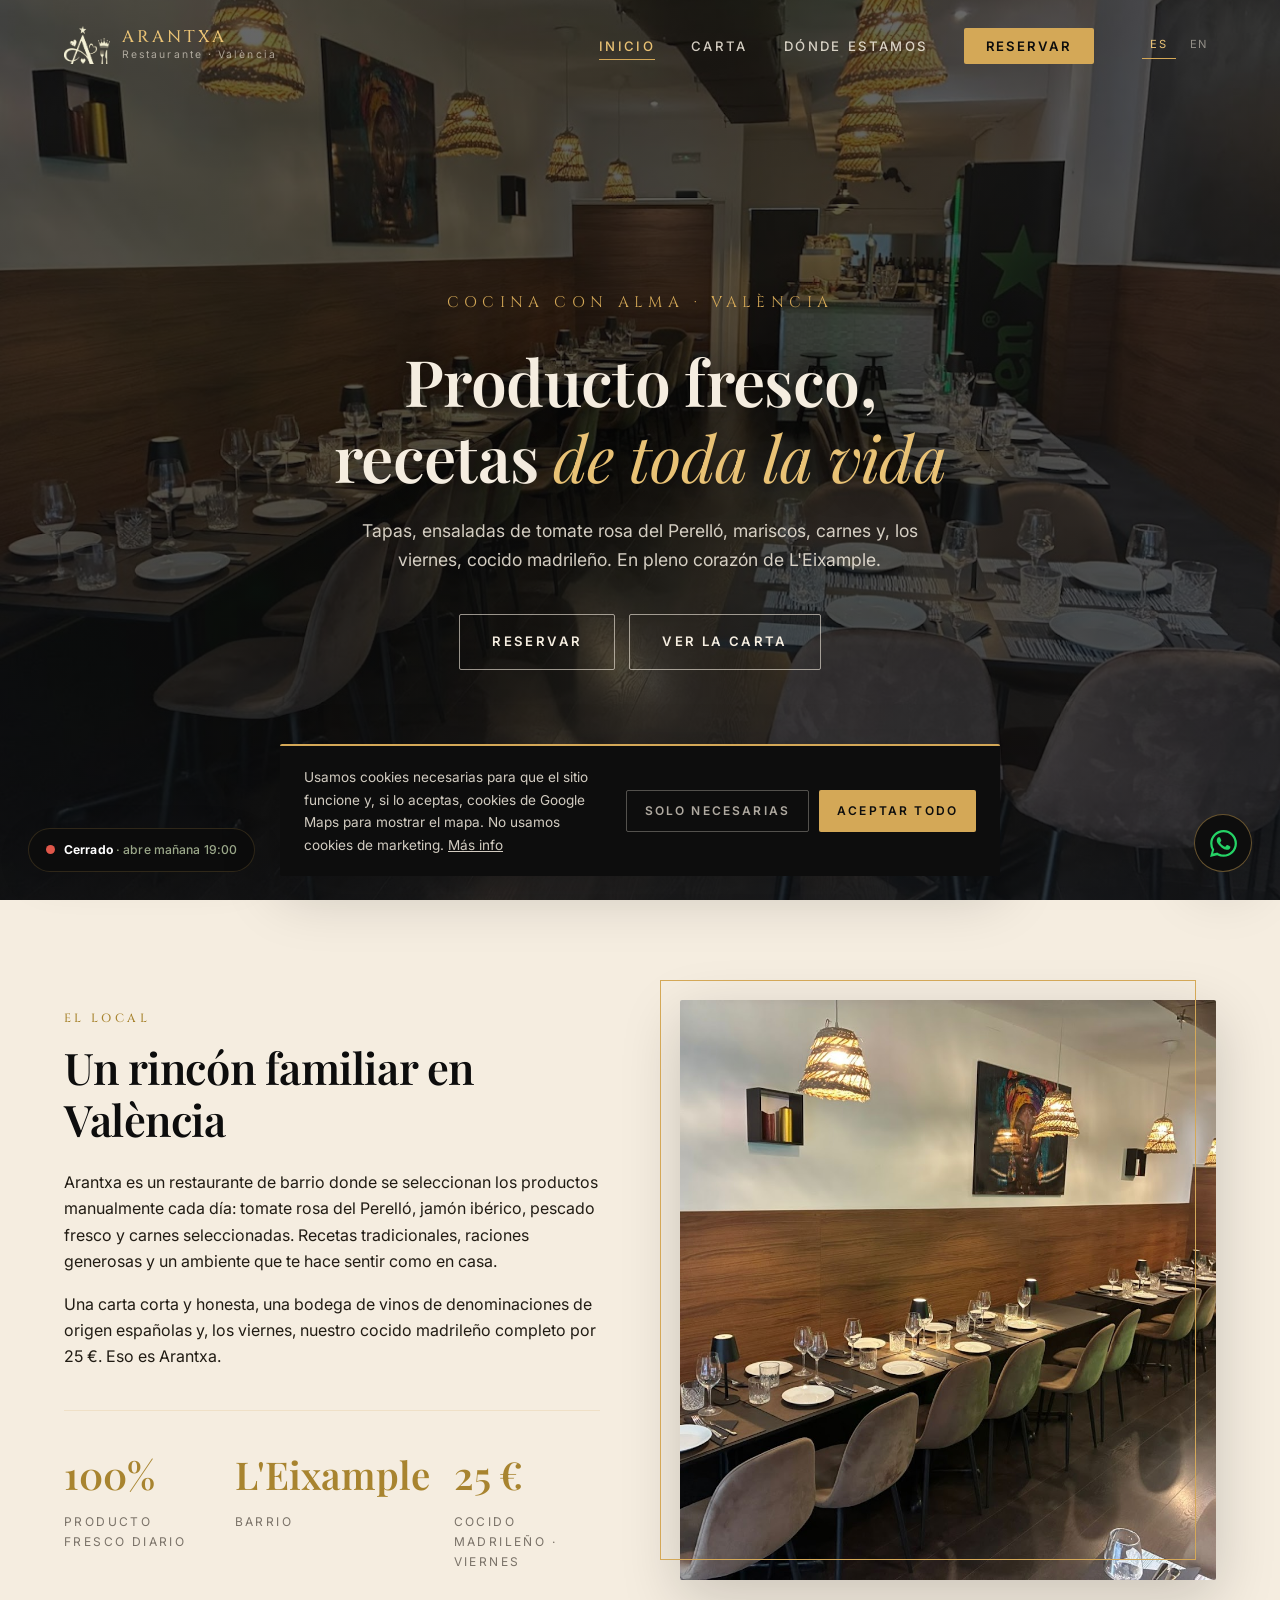
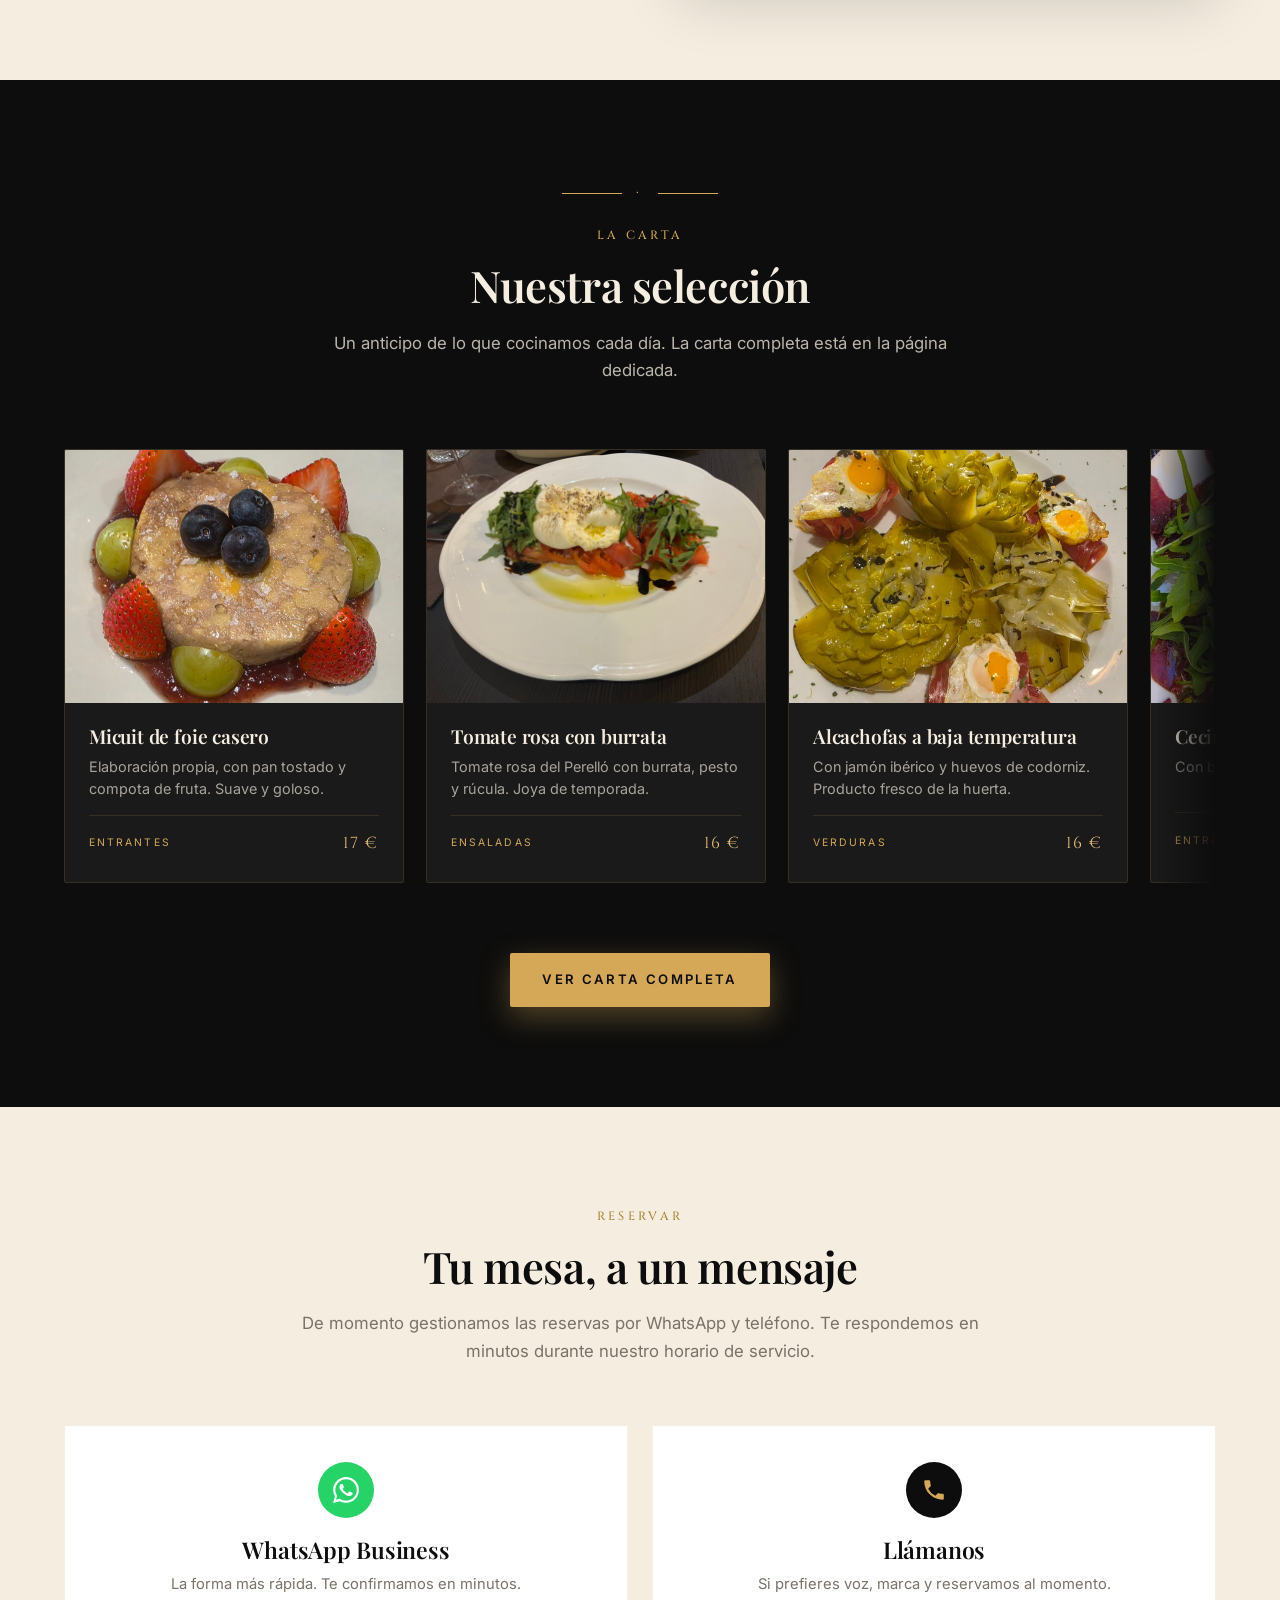
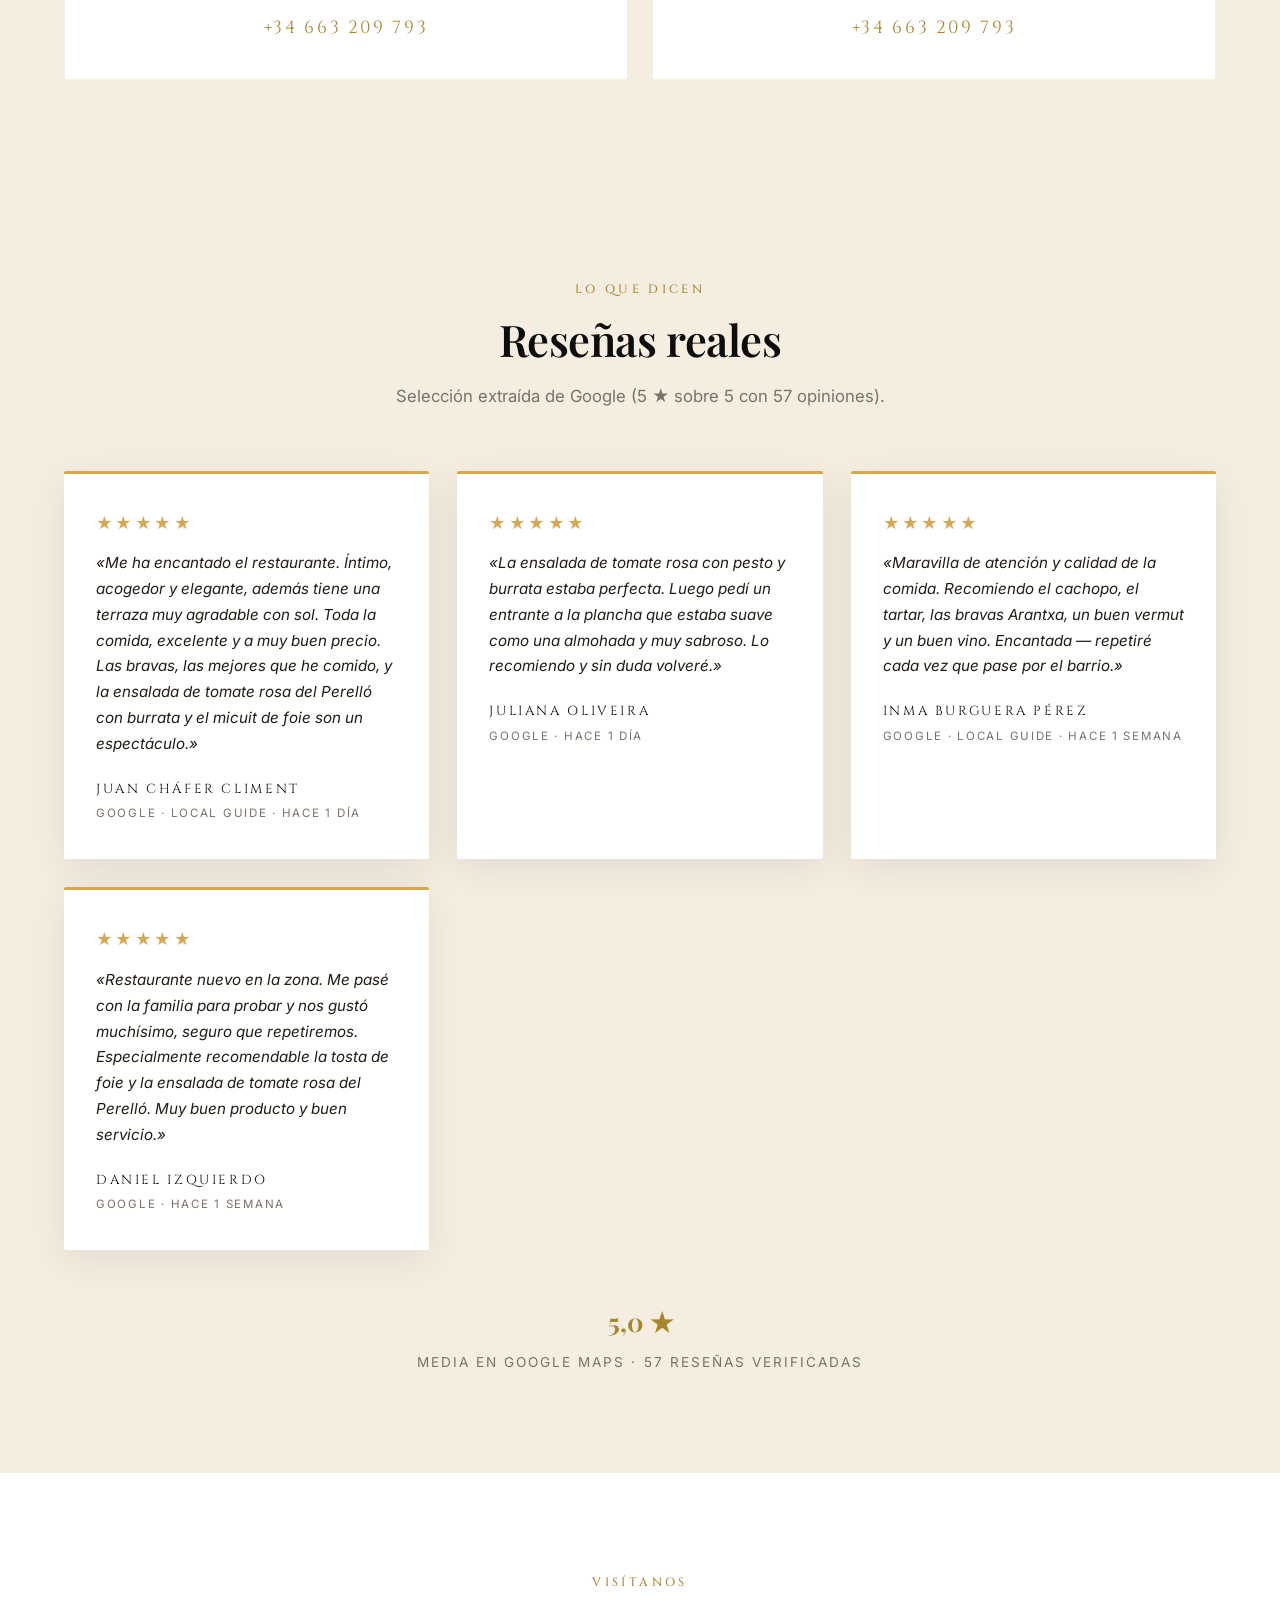
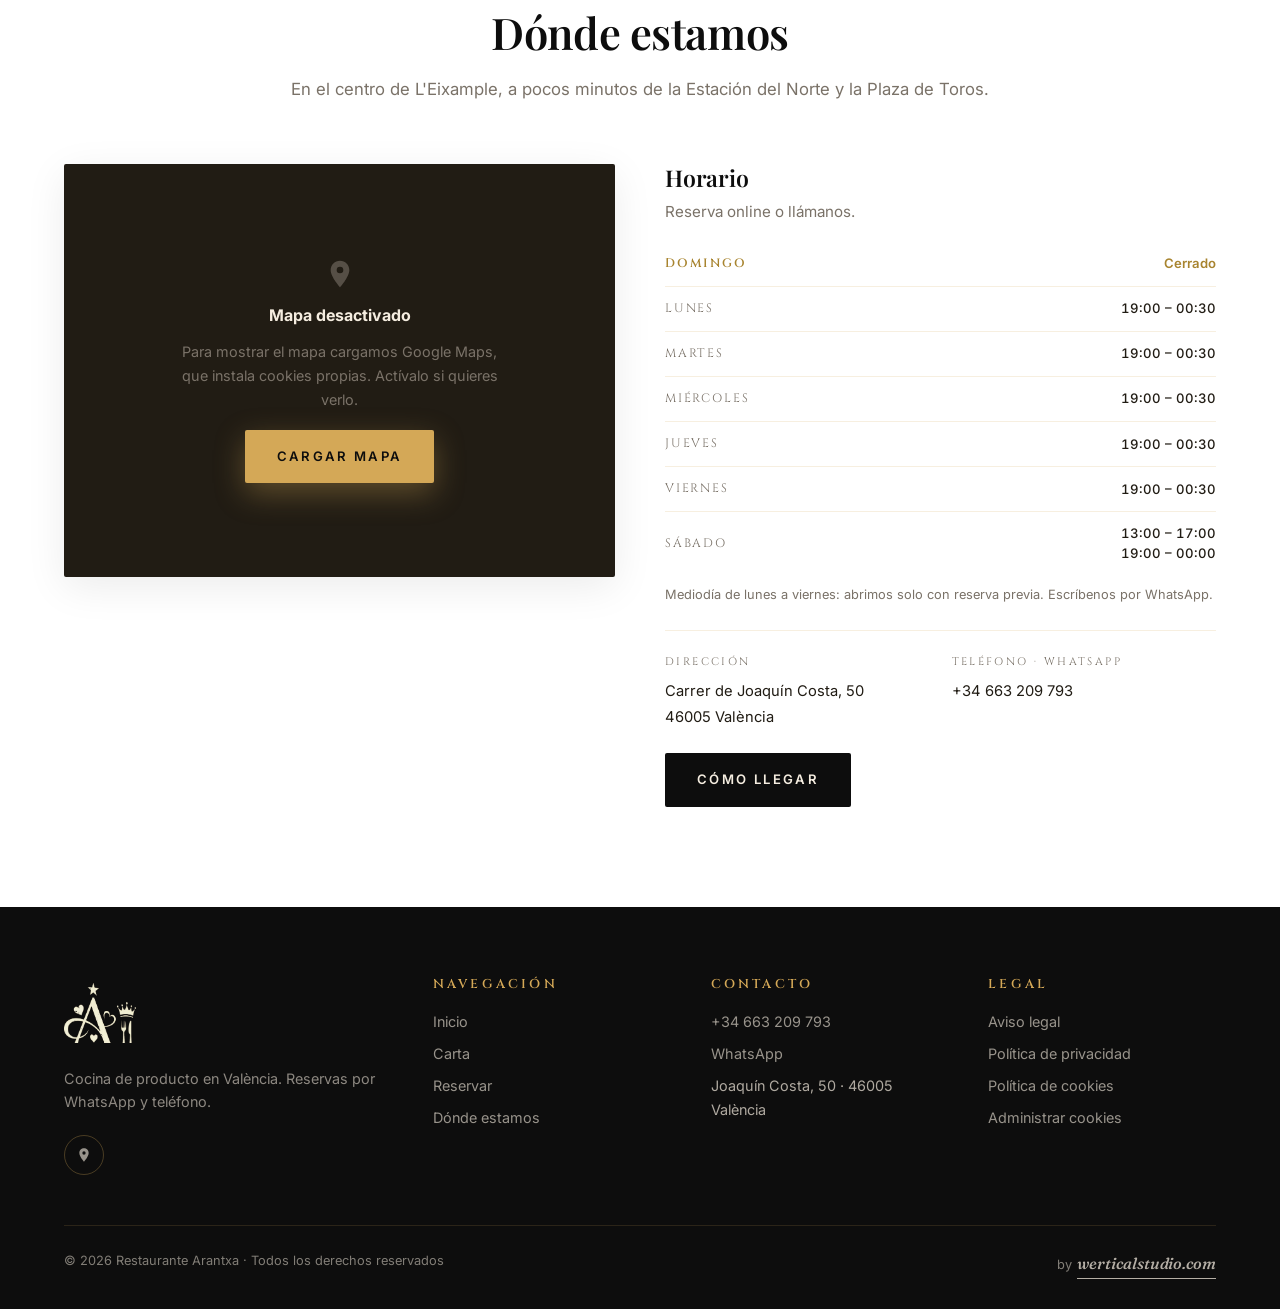
==== commit 6a72788b: "Cocina de producto (no valenciana/tradicional) y degustación de 4 pases - Sustituido "cocina español" ====
--- a/index.html
+++ b/index.html
@@ -5,9 +5,9 @@
   <meta name="viewport" content="width=device-width, initial-scale=1.0">
   <meta name="theme-color" content="#0d0d0d">
 
-  <title>Restaurante Arantxa · Cocina española tradicional · València</title>
+  <title>Restaurante Arantxa · Cocina de producto · València</title>
   <meta name="description" content="Restaurante Arantxa en L'Eixample, València. Tapas, tomate rosa del Perelló, mariscos, carnes a la brasa y cocido madrileño los viernes. Reservas por WhatsApp.">
-  <meta name="keywords" content="restaurante valencia, restaurante eixample, cocido madrileño valencia, tapas valencia, restaurante joaquin costa, cocina española valencia, arantxa">
+  <meta name="keywords" content="restaurante valencia, restaurante eixample, cocido madrileño valencia, tapas valencia, restaurante joaquin costa, cocina de producto valencia, arantxa">
   <meta name="author" content="Restaurante Arantxa">
   <meta name="robots" content="index,follow,max-image-preview:large">
 
@@ -20,7 +20,7 @@
   <meta property="og:type" content="restaurant.restaurant">
   <meta property="og:locale" content="es_ES">
   <meta property="og:site_name" content="Restaurante Arantxa">
-  <meta property="og:title" content="Restaurante Arantxa · Cocina española tradicional · València">
+  <meta property="og:title" content="Restaurante Arantxa · Cocina de producto · València">
   <meta property="og:description" content="Tapas, mariscos, carnes a la brasa y cocido madrileño los viernes. En el corazón de L'Eixample, València.">
   <meta property="og:url" content="https://restaurantearantxa.com/">
   <meta property="og:image" content="https://restaurantearantxa.com/assets/img/local-interior-1.jpg">
@@ -28,7 +28,7 @@
   <!-- Twitter -->
   <meta name="twitter:card" content="summary_large_image">
   <meta name="twitter:title" content="Restaurante Arantxa · València">
-  <meta name="twitter:description" content="Cocina española tradicional y cocido madrileño los viernes en L'Eixample.">
+  <meta name="twitter:description" content="Cocina de producto y cocido madrileño los viernes en L'Eixample.">
   <meta name="twitter:image" content="https://restaurantearantxa.com/assets/img/local-interior-1.jpg">
 
   <!-- Favicon -->
@@ -50,7 +50,7 @@
     "@id": "https://restaurantearantxa.com/#restaurant",
     "name": "Restaurante Arantxa",
     "alternateName": "Gastrobar Arantxa",
-    "description": "Restaurante de cocina española tradicional en L'Eixample, València. Tapas, mariscos, carnes y cocido madrileño los viernes.",
+    "description": "Restaurante de cocina de producto en L'Eixample, València. Tapas, mariscos, carnes y cocido madrileño los viernes.",
     "url": "https://restaurantearantxa.com/",
     "telephone": "+34663209793",
     "image": [
@@ -59,7 +59,7 @@
       "https://restaurantearantxa.com/assets/img/plato-cachopo.jpg"
     ],
     "logo": "https://restaurantearantxa.com/assets/img/logo.png",
-    "servesCuisine": ["Mediterránea", "Española", "Tapas", "Tradicional"],
+    "servesCuisine": ["Cocina de producto", "Tapas", "Mediterránea"],
     "priceRange": "€€",
     "acceptsReservations": "True",
     "address": {
@@ -449,7 +449,7 @@
     <div class="foot-grid">
       <div class="foot-col foot-brand">
         <img src="assets/img/logo.png" alt="Logo Arantxa">
-        <p data-i18n="footer.tagline">Cocina española tradicional con guiño valenciano. Reservas por WhatsApp y teléfono.</p>
+        <p data-i18n="footer.tagline">Cocina de producto en València. Reservas por WhatsApp y teléfono.</p>
         <div class="foot-social">
           <a href="https://maps.app.goo.gl/GXvUJ25aapMyuczh7" target="_blank" rel="noopener" aria-label="Google Maps">
             <svg viewBox="0 0 24 24" fill="currentColor"><path d="M12 2C8.13 2 5 5.13 5 9c0 5.25 7 13 7 13s7-7.75 7-13c0-3.87-3.13-7-7-7zm0 9.5a2.5 2.5 0 110-5 2.5 2.5 0 010 5z"/></svg>
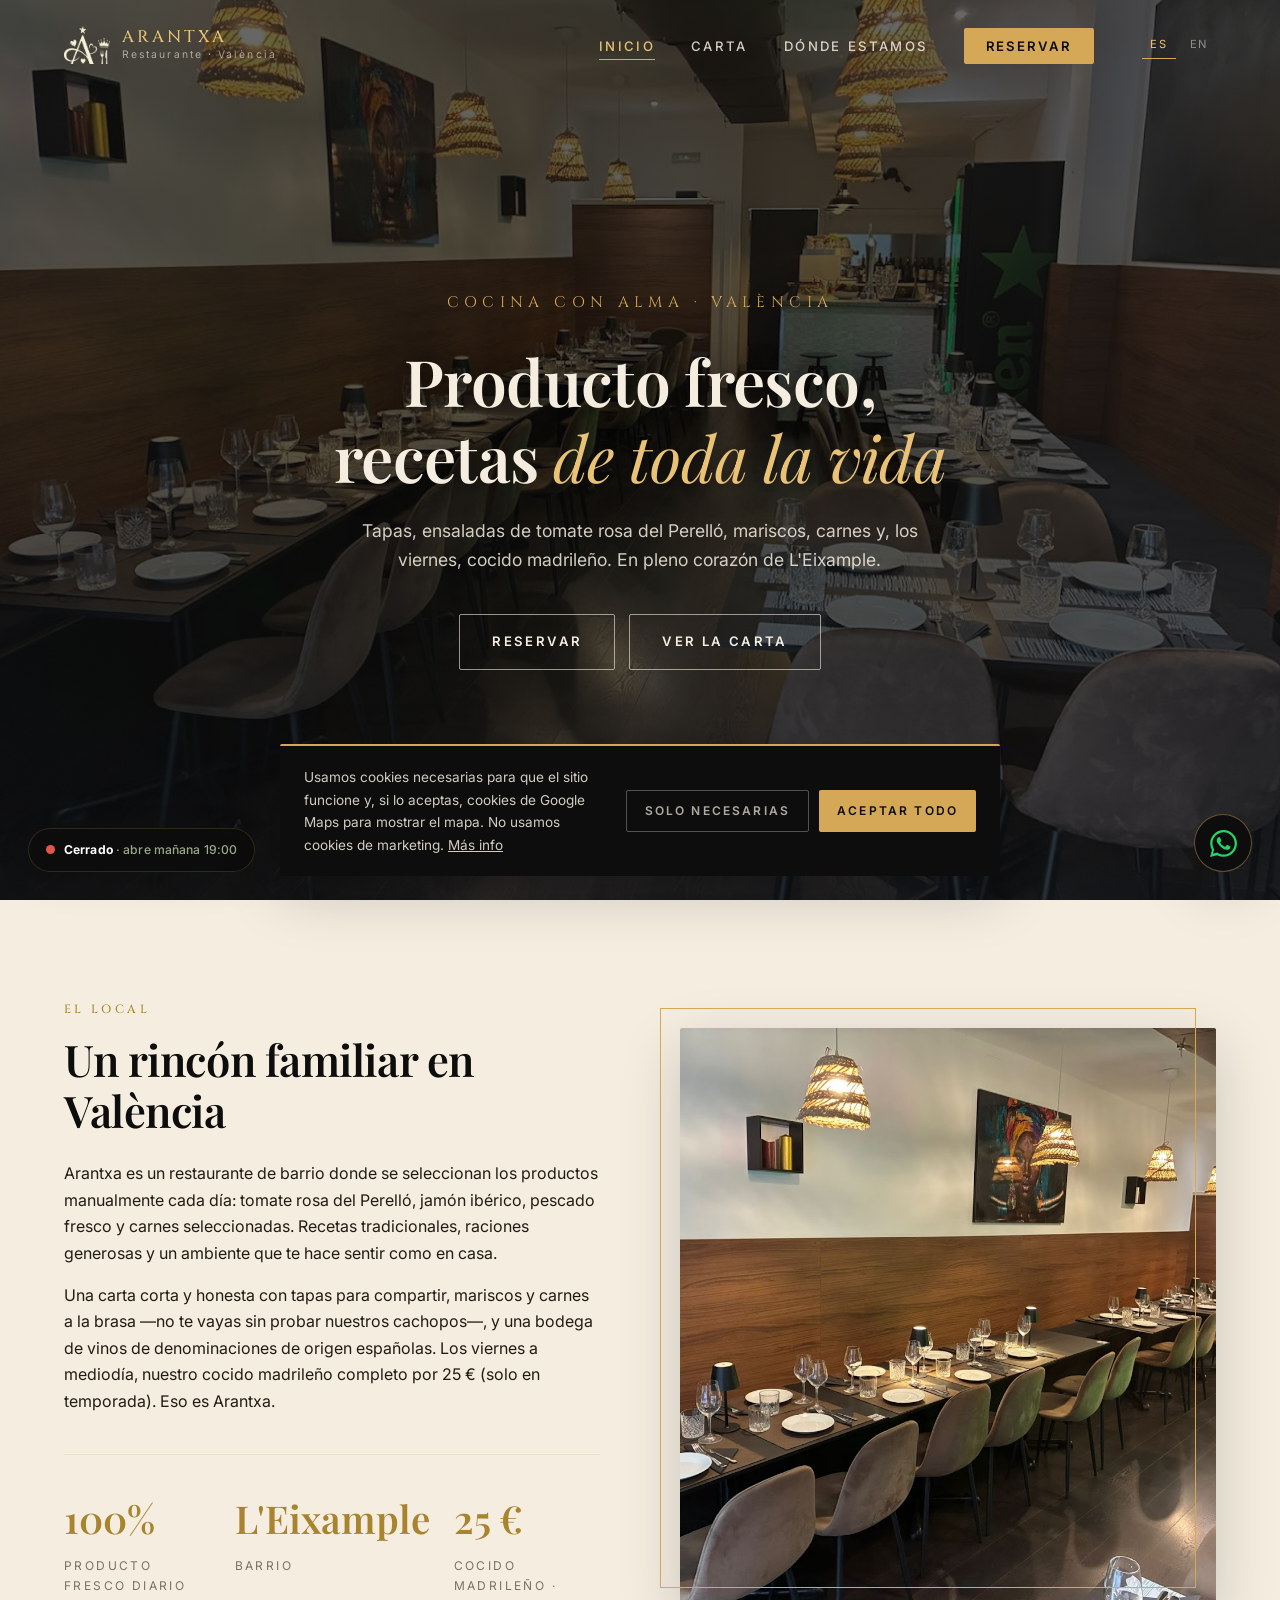
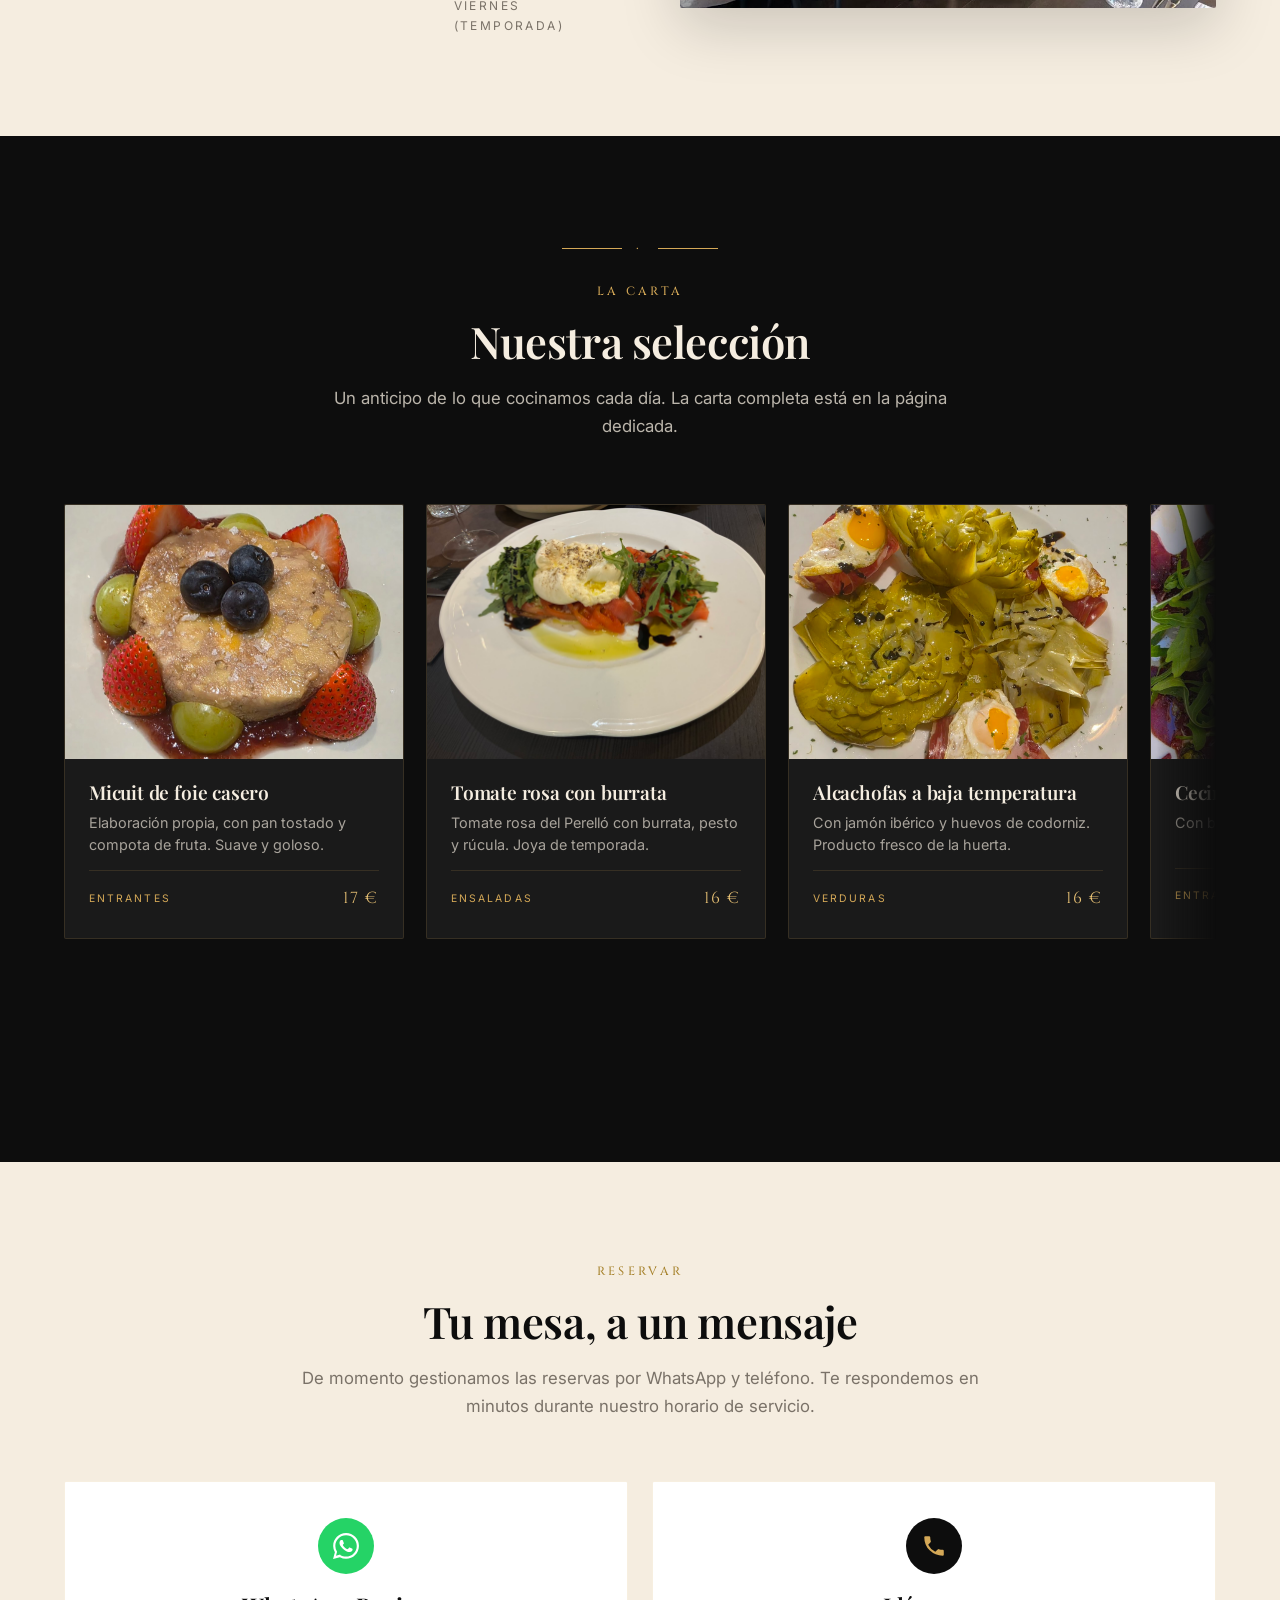
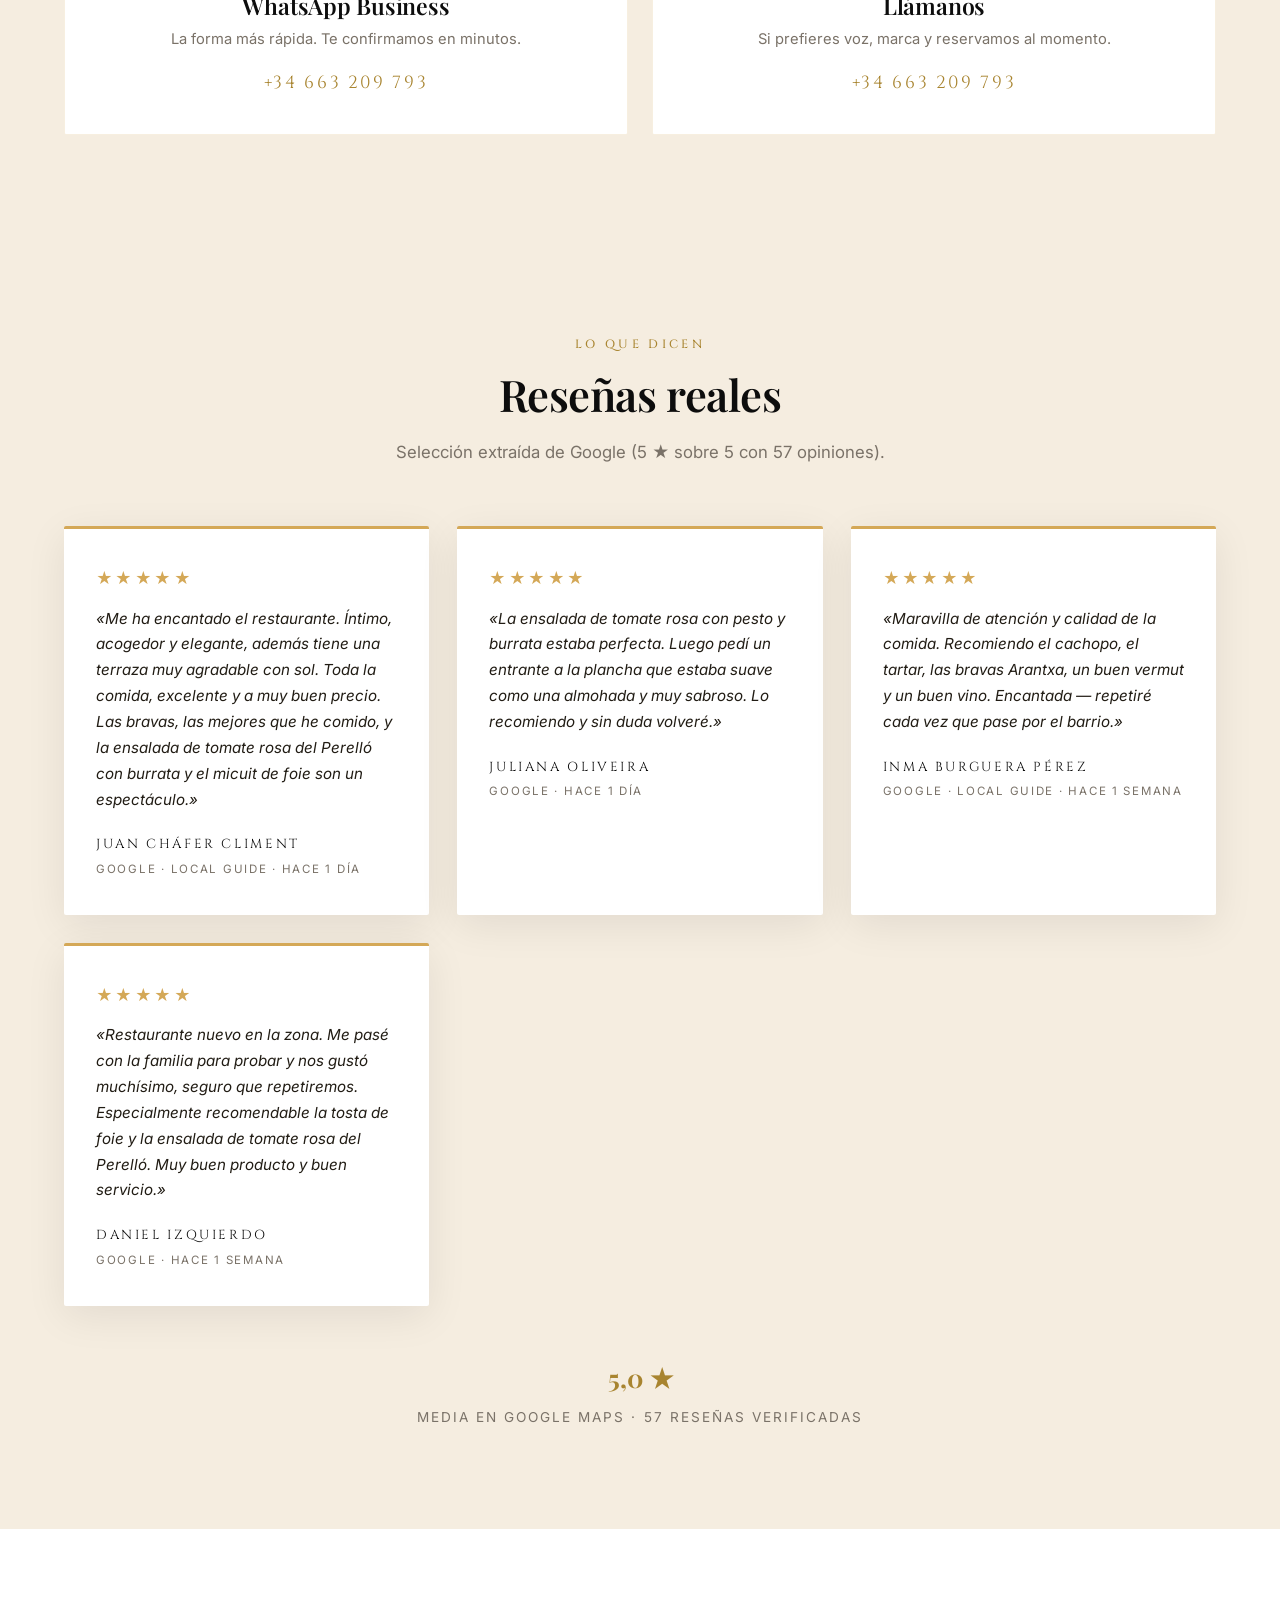
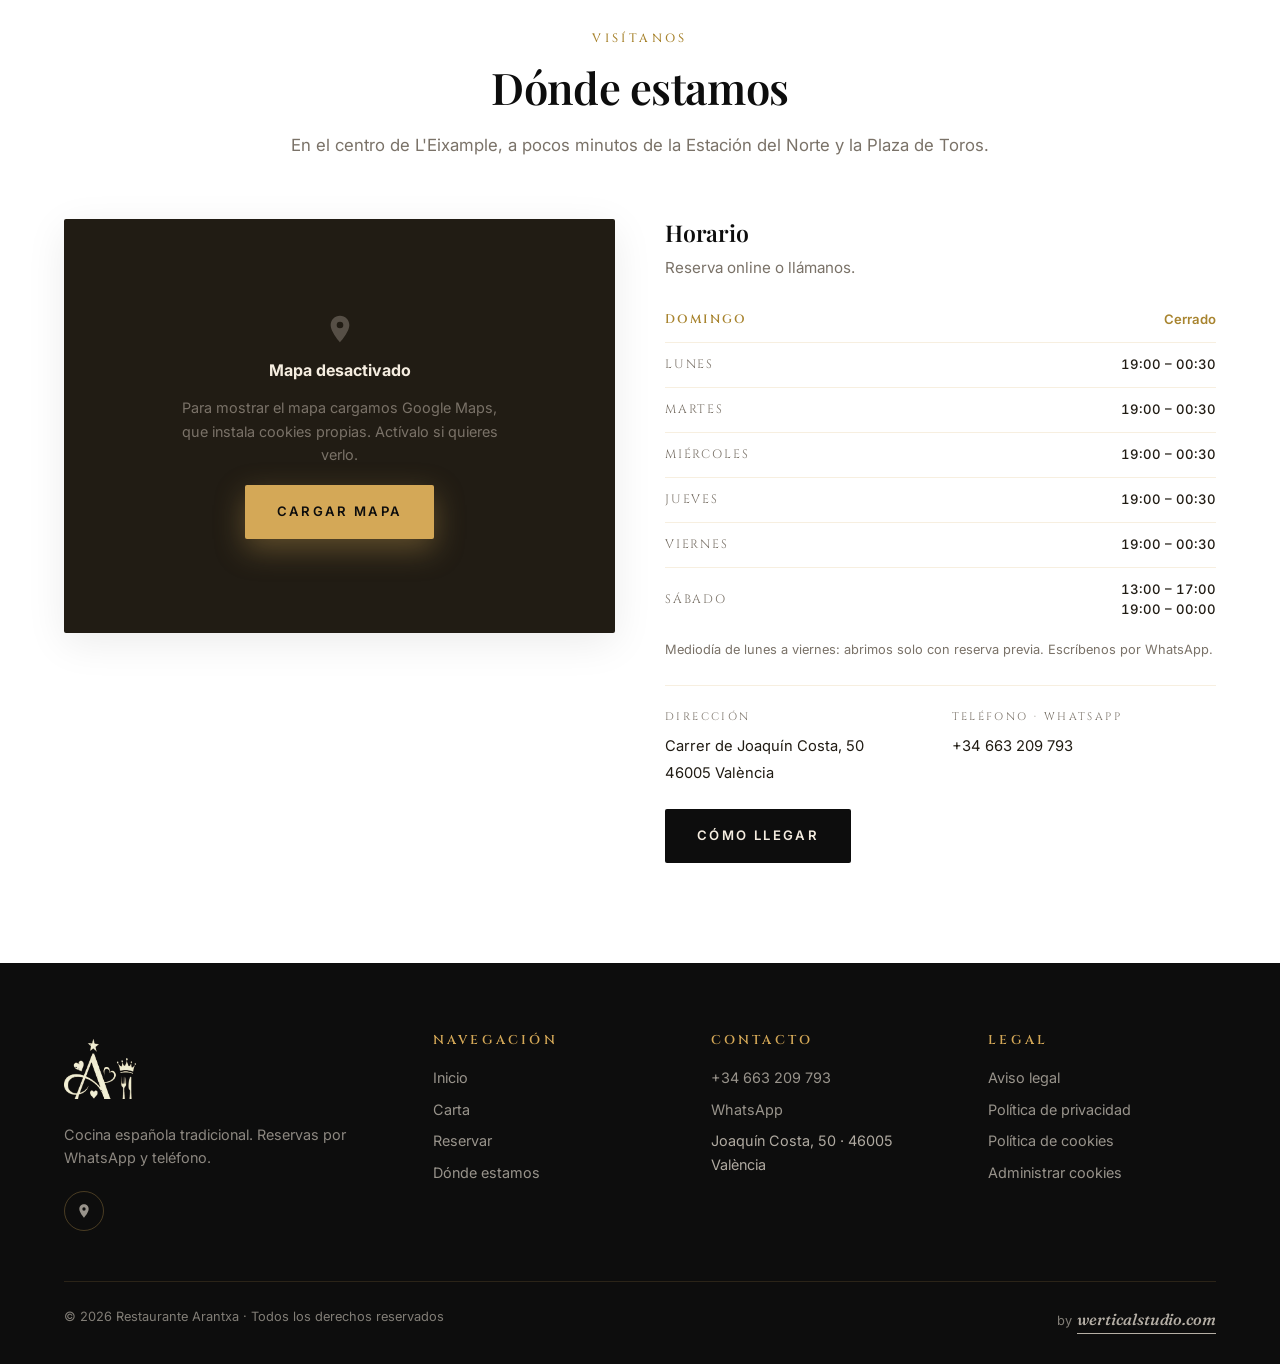
==== commit 38a87020: "Ajustes de textos, degustación 4 pases, reservas con selector obligatorio y pestaña Licores - Cocina" ====
--- a/index.html
+++ b/index.html
@@ -5,9 +5,9 @@
   <meta name="viewport" content="width=device-width, initial-scale=1.0">
   <meta name="theme-color" content="#0d0d0d">
 
-  <title>Restaurante Arantxa · Cocina de producto · València</title>
+  <title>Restaurante Arantxa · Cocina española tradicional · València</title>
   <meta name="description" content="Restaurante Arantxa en L'Eixample, València. Tapas, tomate rosa del Perelló, mariscos, carnes a la brasa y cocido madrileño los viernes. Reservas por WhatsApp.">
-  <meta name="keywords" content="restaurante valencia, restaurante eixample, cocido madrileño valencia, tapas valencia, restaurante joaquin costa, cocina de producto valencia, arantxa">
+  <meta name="keywords" content="restaurante valencia, restaurante eixample, cocido madrileño valencia, tapas valencia, restaurante joaquin costa, cocina española valencia, arantxa">
   <meta name="author" content="Restaurante Arantxa">
   <meta name="robots" content="index,follow,max-image-preview:large">
 
@@ -20,7 +20,7 @@
   <meta property="og:type" content="restaurant.restaurant">
   <meta property="og:locale" content="es_ES">
   <meta property="og:site_name" content="Restaurante Arantxa">
-  <meta property="og:title" content="Restaurante Arantxa · Cocina de producto · València">
+  <meta property="og:title" content="Restaurante Arantxa · Cocina española tradicional · València">
   <meta property="og:description" content="Tapas, mariscos, carnes a la brasa y cocido madrileño los viernes. En el corazón de L'Eixample, València.">
   <meta property="og:url" content="https://restaurantearantxa.com/">
   <meta property="og:image" content="https://restaurantearantxa.com/assets/img/local-interior-1.jpg">
@@ -28,7 +28,7 @@
   <!-- Twitter -->
   <meta name="twitter:card" content="summary_large_image">
   <meta name="twitter:title" content="Restaurante Arantxa · València">
-  <meta name="twitter:description" content="Cocina de producto y cocido madrileño los viernes en L'Eixample.">
+  <meta name="twitter:description" content="Cocina española tradicional y cocido madrileño los viernes en L'Eixample.">
   <meta name="twitter:image" content="https://restaurantearantxa.com/assets/img/local-interior-1.jpg">
 
   <!-- Favicon -->
@@ -50,7 +50,7 @@
     "@id": "https://restaurantearantxa.com/#restaurant",
     "name": "Restaurante Arantxa",
     "alternateName": "Gastrobar Arantxa",
-    "description": "Restaurante de cocina de producto en L'Eixample, València. Tapas, mariscos, carnes y cocido madrileño los viernes.",
+    "description": "Restaurante de cocina española tradicional en L'Eixample, València. Tapas, mariscos, carnes y cocido madrileño los viernes.",
     "url": "https://restaurantearantxa.com/",
     "telephone": "+34663209793",
     "image": [
@@ -59,7 +59,7 @@
       "https://restaurantearantxa.com/assets/img/plato-cachopo.jpg"
     ],
     "logo": "https://restaurantearantxa.com/assets/img/logo.png",
-    "servesCuisine": ["Cocina de producto", "Tapas", "Mediterránea"],
+    "servesCuisine": ["Mediterránea", "Española", "Tapas", "Tradicional"],
     "priceRange": "€€",
     "acceptsReservations": "True",
     "address": {
@@ -184,7 +184,7 @@
         <div class="eyebrow" data-i18n="about.eyebrow">El local</div>
         <h2 data-i18n="about.title">Un rincón familiar en València</h2>
         <p data-i18n="about.p1">Arantxa es un restaurante de barrio donde se seleccionan los productos manualmente cada día: tomate rosa del Perelló, jamón ibérico, pescado fresco y carnes seleccionadas. Recetas tradicionales, raciones generosas y un ambiente que te hace sentir como en casa.</p>
-        <p data-i18n="about.p2">Una carta corta y honesta, una bodega de vinos de denominaciones de origen españolas y, los viernes, nuestro cocido madrileño completo por 25 €. Eso es Arantxa.</p>
+        <p data-i18n="about.p2">Una carta corta y honesta con tapas para compartir, mariscos y carnes a la brasa —no te vayas sin probar nuestros cachopos—, y una bodega de vinos de denominaciones de origen españolas. Los viernes a mediodía, nuestro cocido madrileño completo por 25 € (solo en temporada). Eso es Arantxa.</p>
         <div class="about-stats">
           <div class="about-stat">
             <span class="num">100%</span>
@@ -196,7 +196,7 @@
           </div>
           <div class="about-stat">
             <span class="num">25 €</span>
-            <span class="lbl" data-i18n="about.stat.cocido">Cocido madrileño · viernes</span>
+            <span class="lbl" data-i18n="about.stat.cocido">Cocido madrileño · viernes (temporada)</span>
           </div>
         </div>
       </div>
@@ -449,7 +449,7 @@
     <div class="foot-grid">
       <div class="foot-col foot-brand">
         <img src="assets/img/logo.png" alt="Logo Arantxa">
-        <p data-i18n="footer.tagline">Cocina de producto en València. Reservas por WhatsApp y teléfono.</p>
+        <p data-i18n="footer.tagline">Cocina española tradicional. Reservas por WhatsApp y teléfono.</p>
         <div class="foot-social">
           <a href="https://maps.app.goo.gl/GXvUJ25aapMyuczh7" target="_blank" rel="noopener" aria-label="Google Maps">
             <svg viewBox="0 0 24 24" fill="currentColor"><path d="M12 2C8.13 2 5 5.13 5 9c0 5.25 7 13 7 13s7-7.75 7-13c0-3.87-3.13-7-7-7zm0 9.5a2.5 2.5 0 110-5 2.5 2.5 0 010 5z"/></svg>
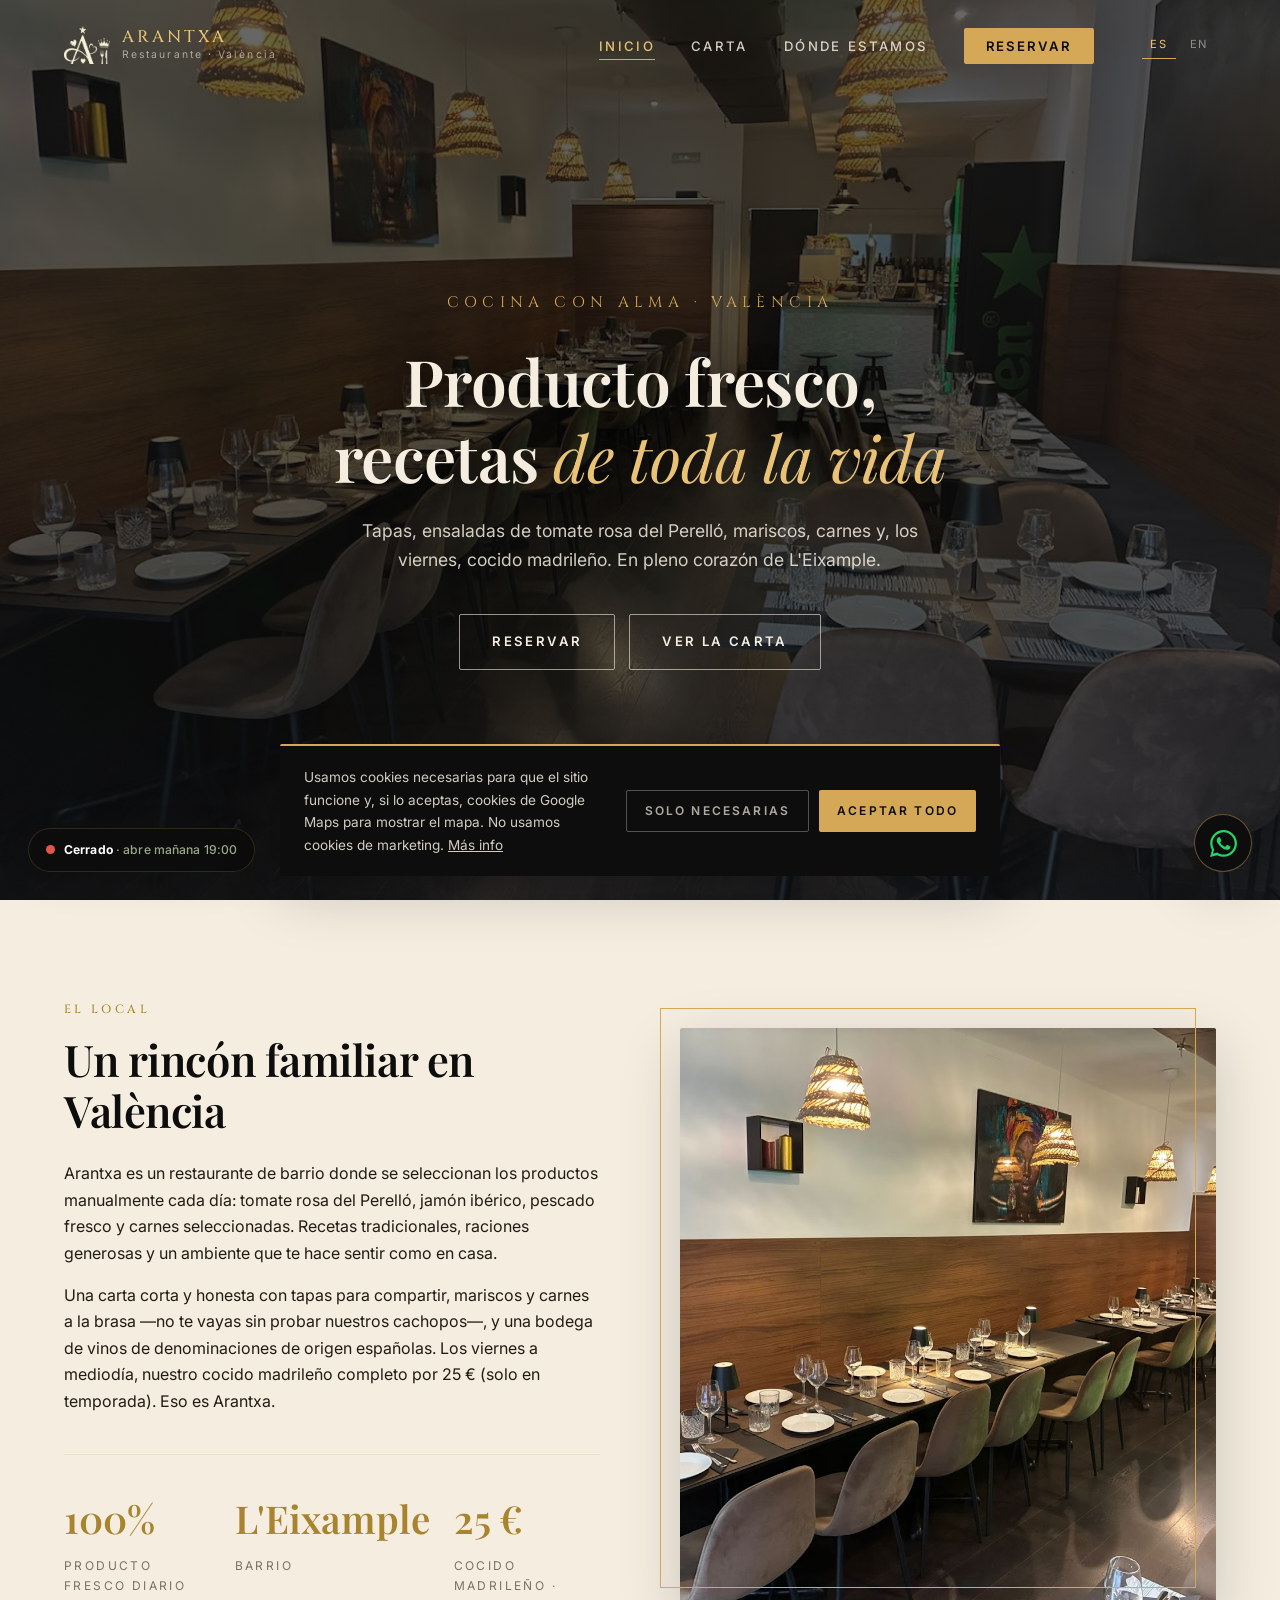
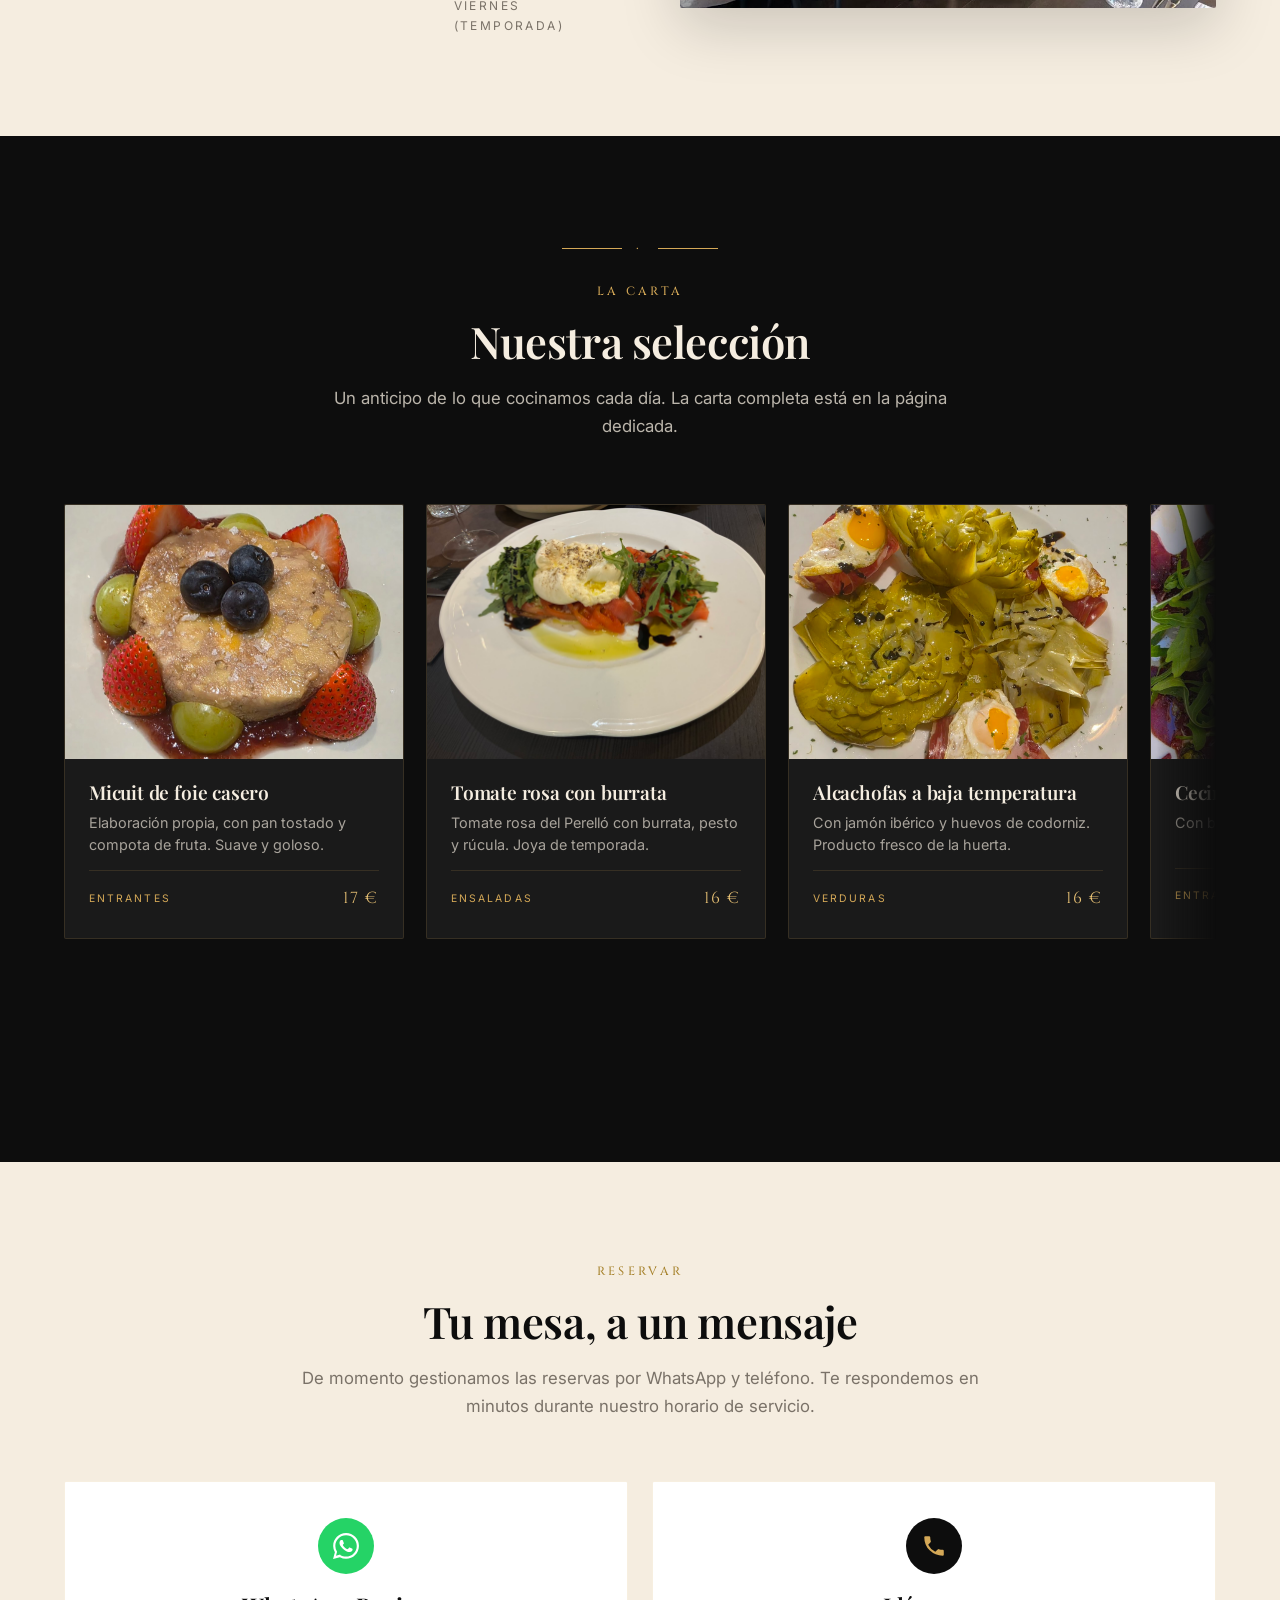
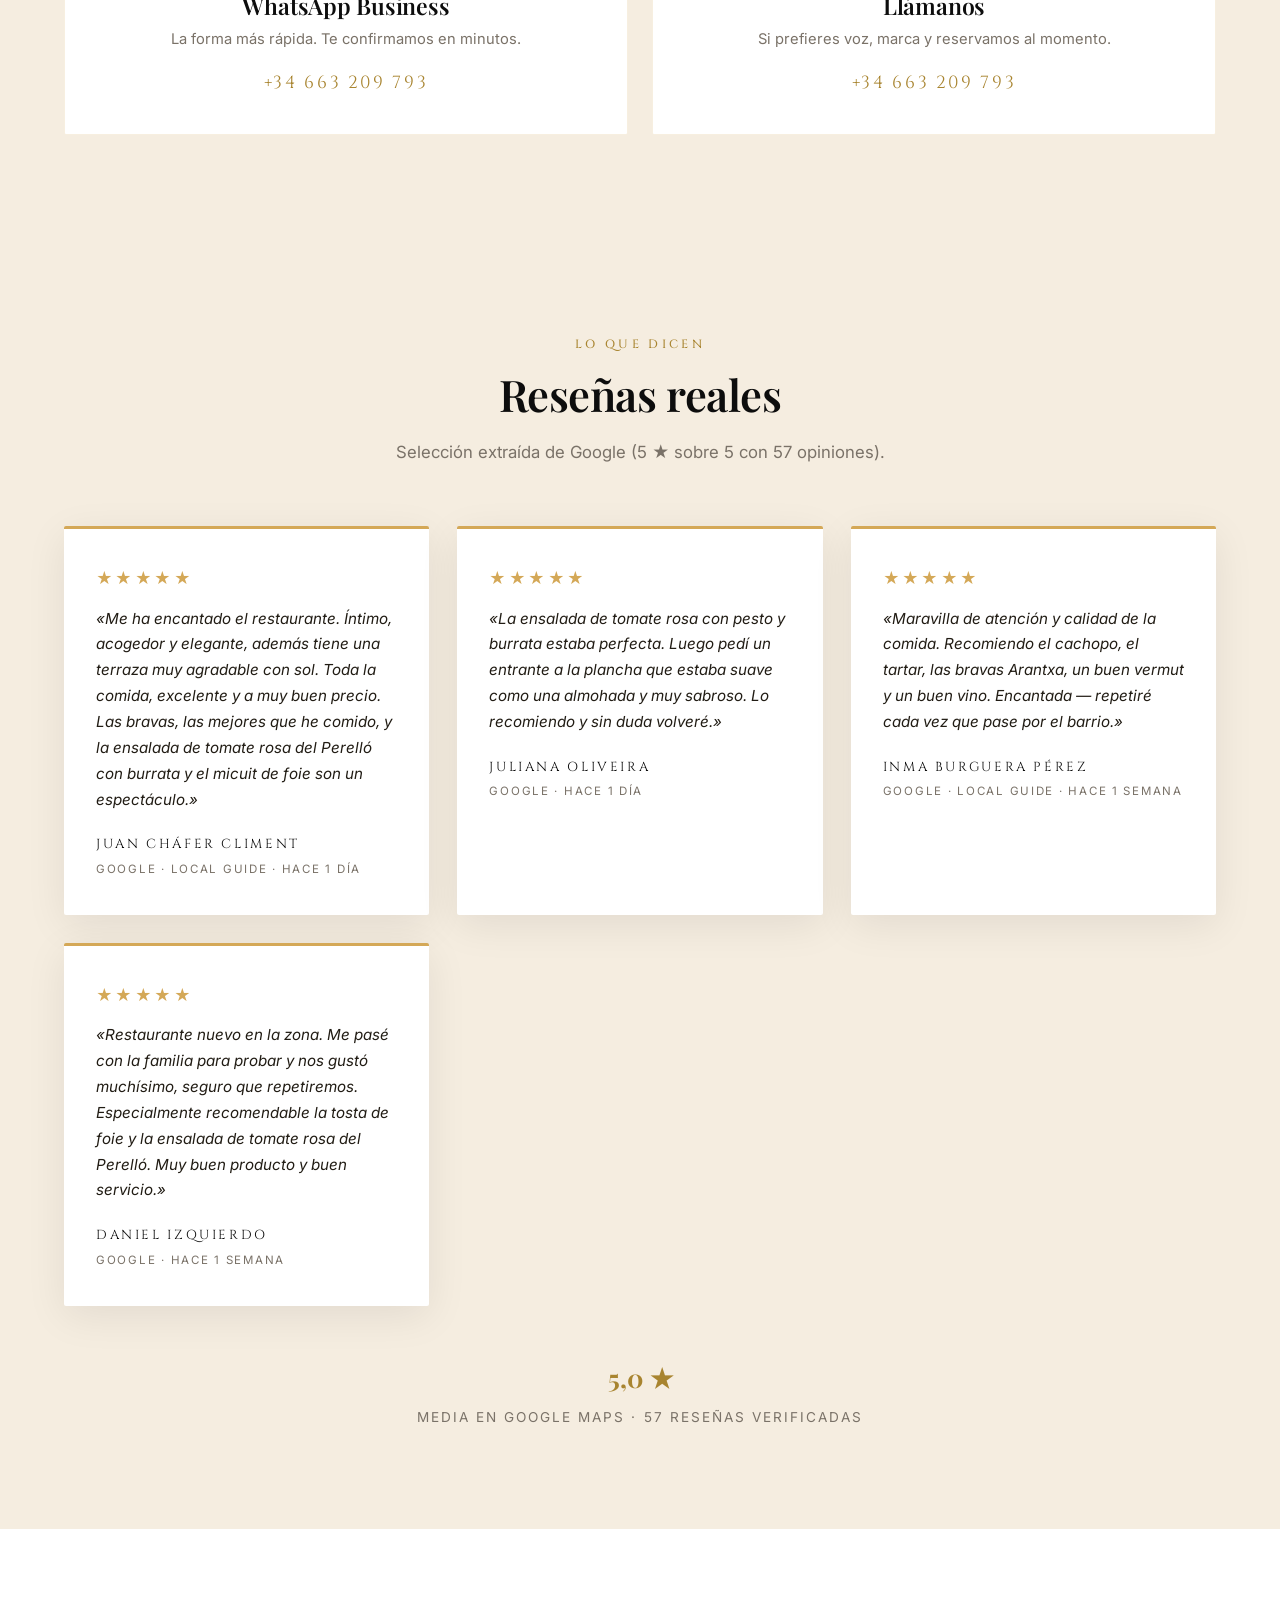
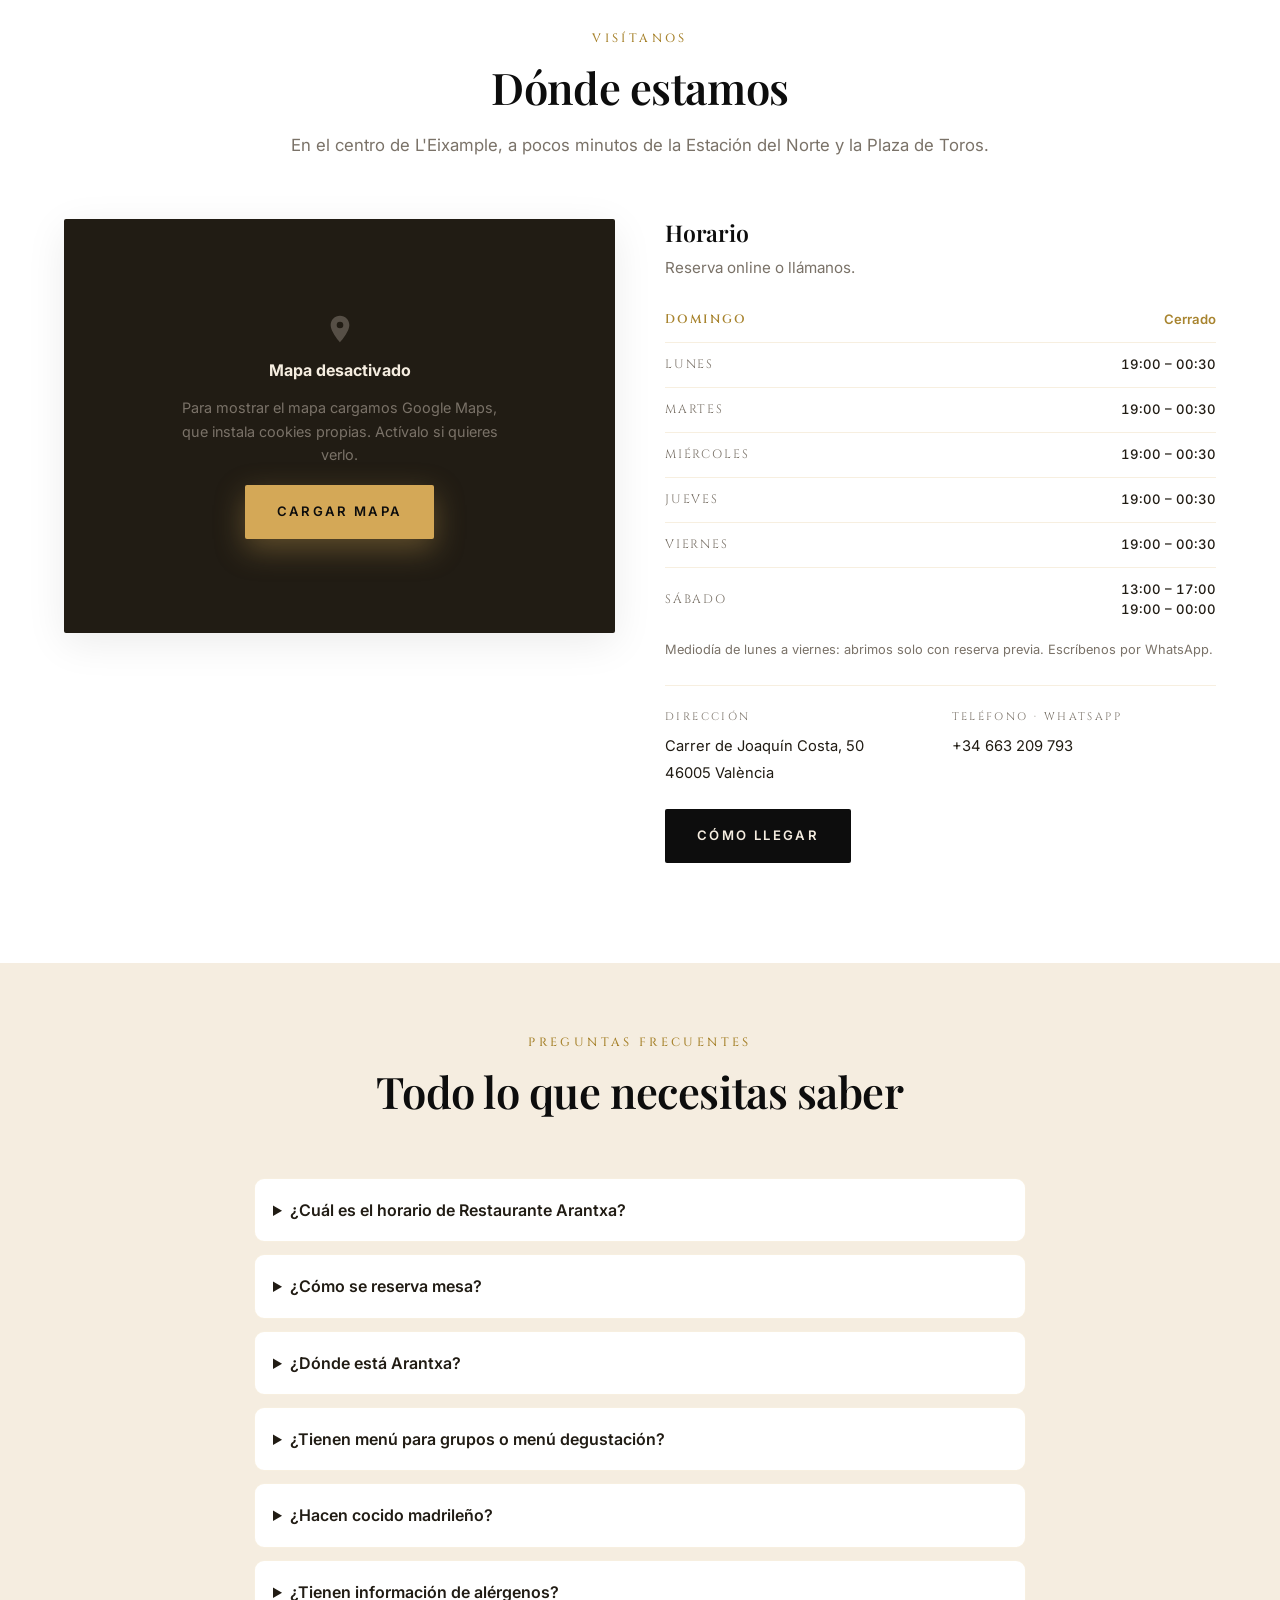
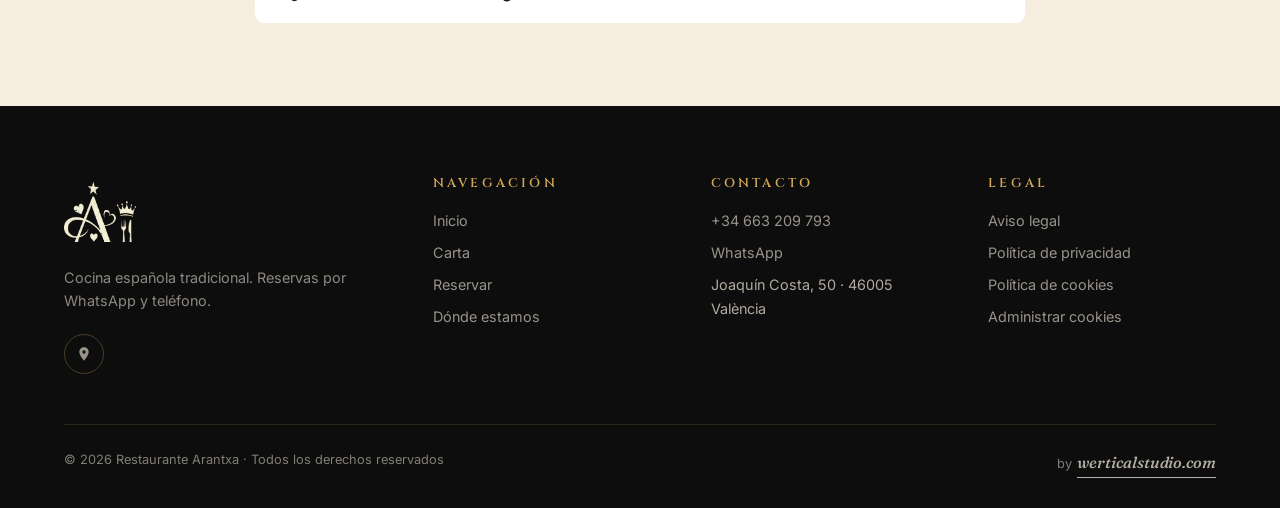
==== commit d433309c: "Mejoras SEO + GEO: lazy-loading, favicon.ico, meta descripciones, FAQ y llms.txt - loading="lazy" + " ====
--- a/index.html
+++ b/index.html
@@ -32,6 +32,7 @@
   <meta name="twitter:image" content="https://restaurantearantxa.com/assets/img/local-interior-1.jpg">
 
   <!-- Favicon -->
+  <link rel="icon" href="favicon.ico" sizes="any">
   <link rel="icon" type="image/png" href="assets/img/logo.png">
   <link rel="apple-touch-icon" href="assets/img/logo-dark-plate.png">
 
@@ -139,7 +140,7 @@
 <nav id="mainNav">
   <div class="container nav-inner">
     <a href="index.html" class="nav-logo" aria-label="Inicio Arantxa">
-      <img src="assets/img/logo.png" alt="Logo Restaurante Arantxa">
+      <img loading="lazy" decoding="async" src="assets/img/logo.png" alt="Logo Restaurante Arantxa">
       <span class="nav-logo-text">
         <strong>ARANTXA</strong>
         <small>Restaurante · València</small>
@@ -201,7 +202,7 @@
         </div>
       </div>
       <div class="about-img reveal">
-        <img src="assets/img/local-interior-2.jpg" alt="Interior de Restaurante Arantxa, mesas vestidas con velvet sage y paneles de madera nogal">
+        <img loading="lazy" decoding="async" src="assets/img/local-interior-2.jpg" alt="Interior de Restaurante Arantxa, mesas vestidas con velvet sage y paneles de madera nogal">
       </div>
     </div>
   </div>
@@ -219,7 +220,7 @@
 
     <div class="dish-grid reveal">
       <article class="dish">
-        <div class="dish-img"><img src="assets/img/plato-micuit-foie.jpg" alt="Micuit de foie casero de Arantxa"></div>
+        <div class="dish-img"><img loading="lazy" decoding="async" src="assets/img/plato-micuit-foie.jpg" alt="Micuit de foie casero de Arantxa"></div>
         <div class="dish-body">
           <h3 class="dish-name" data-i18n="teaser.micuit.name">Micuit de foie casero</h3>
           <p class="dish-desc" data-i18n="teaser.micuit.desc">Elaboración propia, con pan tostado y compota de fruta. Suave y goloso.</p>
@@ -231,7 +232,7 @@
       </article>
 
       <article class="dish">
-        <div class="dish-img"><img src="assets/img/plato-ensalada-burrata.jpg" alt="Ensalada de tomate rosa del Perelló con burrata"></div>
+        <div class="dish-img"><img loading="lazy" decoding="async" src="assets/img/plato-ensalada-burrata.jpg" alt="Ensalada de tomate rosa del Perelló con burrata"></div>
         <div class="dish-body">
           <h3 class="dish-name" data-i18n="teaser.tomate.name">Tomate rosa con burrata</h3>
           <p class="dish-desc" data-i18n="teaser.tomate.desc">Tomate rosa del Perelló con burrata, pesto y rúcula. Joya valenciana de temporada.</p>
@@ -243,7 +244,7 @@
       </article>
 
       <article class="dish">
-        <div class="dish-img"><img src="assets/img/plato-alcachofas.jpg" alt="Alcachofas a baja temperatura"></div>
+        <div class="dish-img"><img loading="lazy" decoding="async" src="assets/img/plato-alcachofas.jpg" alt="Alcachofas a baja temperatura"></div>
         <div class="dish-body">
           <h3 class="dish-name" data-i18n="teaser.alcachofas.name">Alcachofas a baja temperatura</h3>
           <p class="dish-desc" data-i18n="teaser.alcachofas.desc">Con jamón ibérico y huevos de codorniz. Producto fresco de la huerta.</p>
@@ -255,7 +256,7 @@
       </article>
 
       <article class="dish">
-        <div class="dish-img"><img src="assets/img/plato-cecina-burrata.jpg" alt="Cecina de León con burrata de pistacho, pesto y rúcula"></div>
+        <div class="dish-img"><img loading="lazy" decoding="async" src="assets/img/plato-cecina-burrata.jpg" alt="Cecina de León con burrata de pistacho, pesto y rúcula"></div>
         <div class="dish-body">
           <h3 class="dish-name" data-i18n="teaser.cecina.name">Cecina de León con burrata</h3>
           <p class="dish-desc" data-i18n="teaser.cecina.desc">Con burrata de pistacho, pesto y rúcula.</p>
@@ -267,7 +268,7 @@
       </article>
 
       <article class="dish">
-        <div class="dish-img"><img src="assets/img/plato-entrecot.jpg" alt="Entrecot trinchado con patatas y pimientos de padrón"></div>
+        <div class="dish-img"><img loading="lazy" decoding="async" src="assets/img/plato-entrecot.jpg" alt="Entrecot trinchado con patatas y pimientos de padrón"></div>
         <div class="dish-body">
           <h3 class="dish-name" data-i18n="teaser.entrecot.name">Entrecot trinchado</h3>
           <p class="dish-desc" data-i18n="teaser.entrecot.desc">A la brasa y trinchado, con patatas y pimientos de padrón.</p>
@@ -279,7 +280,7 @@
       </article>
 
       <article class="dish">
-        <div class="dish-img"><img src="assets/img/plato-jamon.jpg" alt="Jamón ibérico cortado a cuchillo"></div>
+        <div class="dish-img"><img loading="lazy" decoding="async" src="assets/img/plato-jamon.jpg" alt="Jamón ibérico cortado a cuchillo"></div>
         <div class="dish-body">
           <h3 class="dish-name" data-i18n="teaser.jamon.name">Jamón ibérico</h3>
           <p class="dish-desc" data-i18n="teaser.jamon.desc">Cortado a cuchillo. En tabla mixta con queso curado.</p>
@@ -443,12 +444,62 @@
   </div>
 </section>
 
+<!-- FAQ (SEO + GEO) -->
+<script type="application/ld+json">
+{
+  "@context": "https://schema.org",
+  "@type": "FAQPage",
+  "mainEntity": [
+    { "@type": "Question", "name": "¿Cuál es el horario de Restaurante Arantxa?", "acceptedAnswer": { "@type": "Answer", "text": "De lunes a viernes abrimos por la noche, de 19:00 a 00:30. Los sábados, de 13:00 a 17:00 y de 19:00 a 00:00. Domingos cerrado. El mediodía de lunes a viernes abrimos solo con reserva previa por WhatsApp." } },
+    { "@type": "Question", "name": "¿Cómo se reserva mesa en Arantxa?", "acceptedAnswer": { "@type": "Answer", "text": "Puedes reservar por WhatsApp o teléfono en el +34 663 209 793, o desde la página de reservas de la web." } },
+    { "@type": "Question", "name": "¿Dónde está Restaurante Arantxa?", "acceptedAnswer": { "@type": "Answer", "text": "En Carrer de Joaquín Costa, 50, L'Eixample, 46005 València, a 5 minutos del Mercado de Colón (metro Xàtiva y Colón)." } },
+    { "@type": "Question", "name": "¿Tienen menú para grupos o menú degustación?", "acceptedAnswer": { "@type": "Answer", "text": "Sí. Menú para grupos por 40 € por persona y menú degustación por 27,90 € por persona (mínimo 2 personas). Ambos se sirven para toda la mesa." } },
+    { "@type": "Question", "name": "¿Hacen cocido madrileño?", "acceptedAnswer": { "@type": "Answer", "text": "Sí, servimos cocido madrileño completo los viernes (solo en temporada) por 25 €. Consulta disponibilidad por WhatsApp." } },
+    { "@type": "Question", "name": "¿Tienen información de alérgenos?", "acceptedAnswer": { "@type": "Answer", "text": "Sí. Contamos con la información de los 14 alérgenos de declaración obligatoria; pregunta a nuestro personal por cada plato." } }
+  ]
+}
+</script>
+<section id="faq" style="padding:70px 0;background:var(--cream)">
+  <div class="container" style="max-width:820px">
+    <div class="section-head reveal">
+      <div class="eyebrow" data-i18n="faq.eyebrow">Preguntas frecuentes</div>
+      <h2 data-i18n="faq.title">Todo lo que necesitas saber</h2>
+    </div>
+    <div class="faq-list reveal" style="margin-top:30px">
+      <details style="border:1px solid var(--line);border-radius:10px;padding:2px 18px;margin-bottom:12px;background:#fff">
+        <summary style="cursor:pointer;font-weight:600;padding:16px 0" data-i18n="faq.q1">¿Cuál es el horario de Restaurante Arantxa?</summary>
+        <p style="color:var(--muted);margin:0 0 16px" data-i18n="faq.a1">De lunes a viernes abrimos por la noche, de 19:00 a 00:30. Los sábados, de 13:00 a 17:00 y de 19:00 a 00:00. Domingos cerrado. El mediodía de lunes a viernes abrimos solo con reserva previa por WhatsApp.</p>
+      </details>
+      <details style="border:1px solid var(--line);border-radius:10px;padding:2px 18px;margin-bottom:12px;background:#fff">
+        <summary style="cursor:pointer;font-weight:600;padding:16px 0" data-i18n="faq.q2">¿Cómo se reserva mesa?</summary>
+        <p style="color:var(--muted);margin:0 0 16px" data-i18n="faq.a2">Puedes reservar por WhatsApp o teléfono en el +34 663 209 793, o desde la página de reservas de la web.</p>
+      </details>
+      <details style="border:1px solid var(--line);border-radius:10px;padding:2px 18px;margin-bottom:12px;background:#fff">
+        <summary style="cursor:pointer;font-weight:600;padding:16px 0" data-i18n="faq.q3">¿Dónde está Arantxa?</summary>
+        <p style="color:var(--muted);margin:0 0 16px" data-i18n="faq.a3">En Carrer de Joaquín Costa, 50, L'Eixample, 46005 València, a 5 minutos del Mercado de Colón (metro Xàtiva y Colón).</p>
+      </details>
+      <details style="border:1px solid var(--line);border-radius:10px;padding:2px 18px;margin-bottom:12px;background:#fff">
+        <summary style="cursor:pointer;font-weight:600;padding:16px 0" data-i18n="faq.q4">¿Tienen menú para grupos o menú degustación?</summary>
+        <p style="color:var(--muted);margin:0 0 16px" data-i18n="faq.a4">Sí. Menú para grupos por 40 € por persona y menú degustación por 27,90 € por persona (mínimo 2 personas). Ambos se sirven para toda la mesa.</p>
+      </details>
+      <details style="border:1px solid var(--line);border-radius:10px;padding:2px 18px;margin-bottom:12px;background:#fff">
+        <summary style="cursor:pointer;font-weight:600;padding:16px 0" data-i18n="faq.q5">¿Hacen cocido madrileño?</summary>
+        <p style="color:var(--muted);margin:0 0 16px" data-i18n="faq.a5">Sí, servimos cocido madrileño completo los viernes (solo en temporada) por 25 €. Consulta disponibilidad por WhatsApp.</p>
+      </details>
+      <details style="border:1px solid var(--line);border-radius:10px;padding:2px 18px;margin-bottom:12px;background:#fff">
+        <summary style="cursor:pointer;font-weight:600;padding:16px 0" data-i18n="faq.q6">¿Tienen información de alérgenos?</summary>
+        <p style="color:var(--muted);margin:0 0 16px" data-i18n="faq.a6">Sí. Contamos con la información de los 14 alérgenos de declaración obligatoria; pregunta a nuestro personal por cada plato.</p>
+      </details>
+    </div>
+  </div>
+</section>
+
 <!-- FOOTER -->
 <footer>
   <div class="container">
     <div class="foot-grid">
       <div class="foot-col foot-brand">
-        <img src="assets/img/logo.png" alt="Logo Arantxa">
+        <img loading="lazy" decoding="async" src="assets/img/logo.png" alt="Logo Arantxa">
         <p data-i18n="footer.tagline">Cocina española tradicional. Reservas por WhatsApp y teléfono.</p>
         <div class="foot-social">
           <a href="https://maps.app.goo.gl/GXvUJ25aapMyuczh7" target="_blank" rel="noopener" aria-label="Google Maps">
